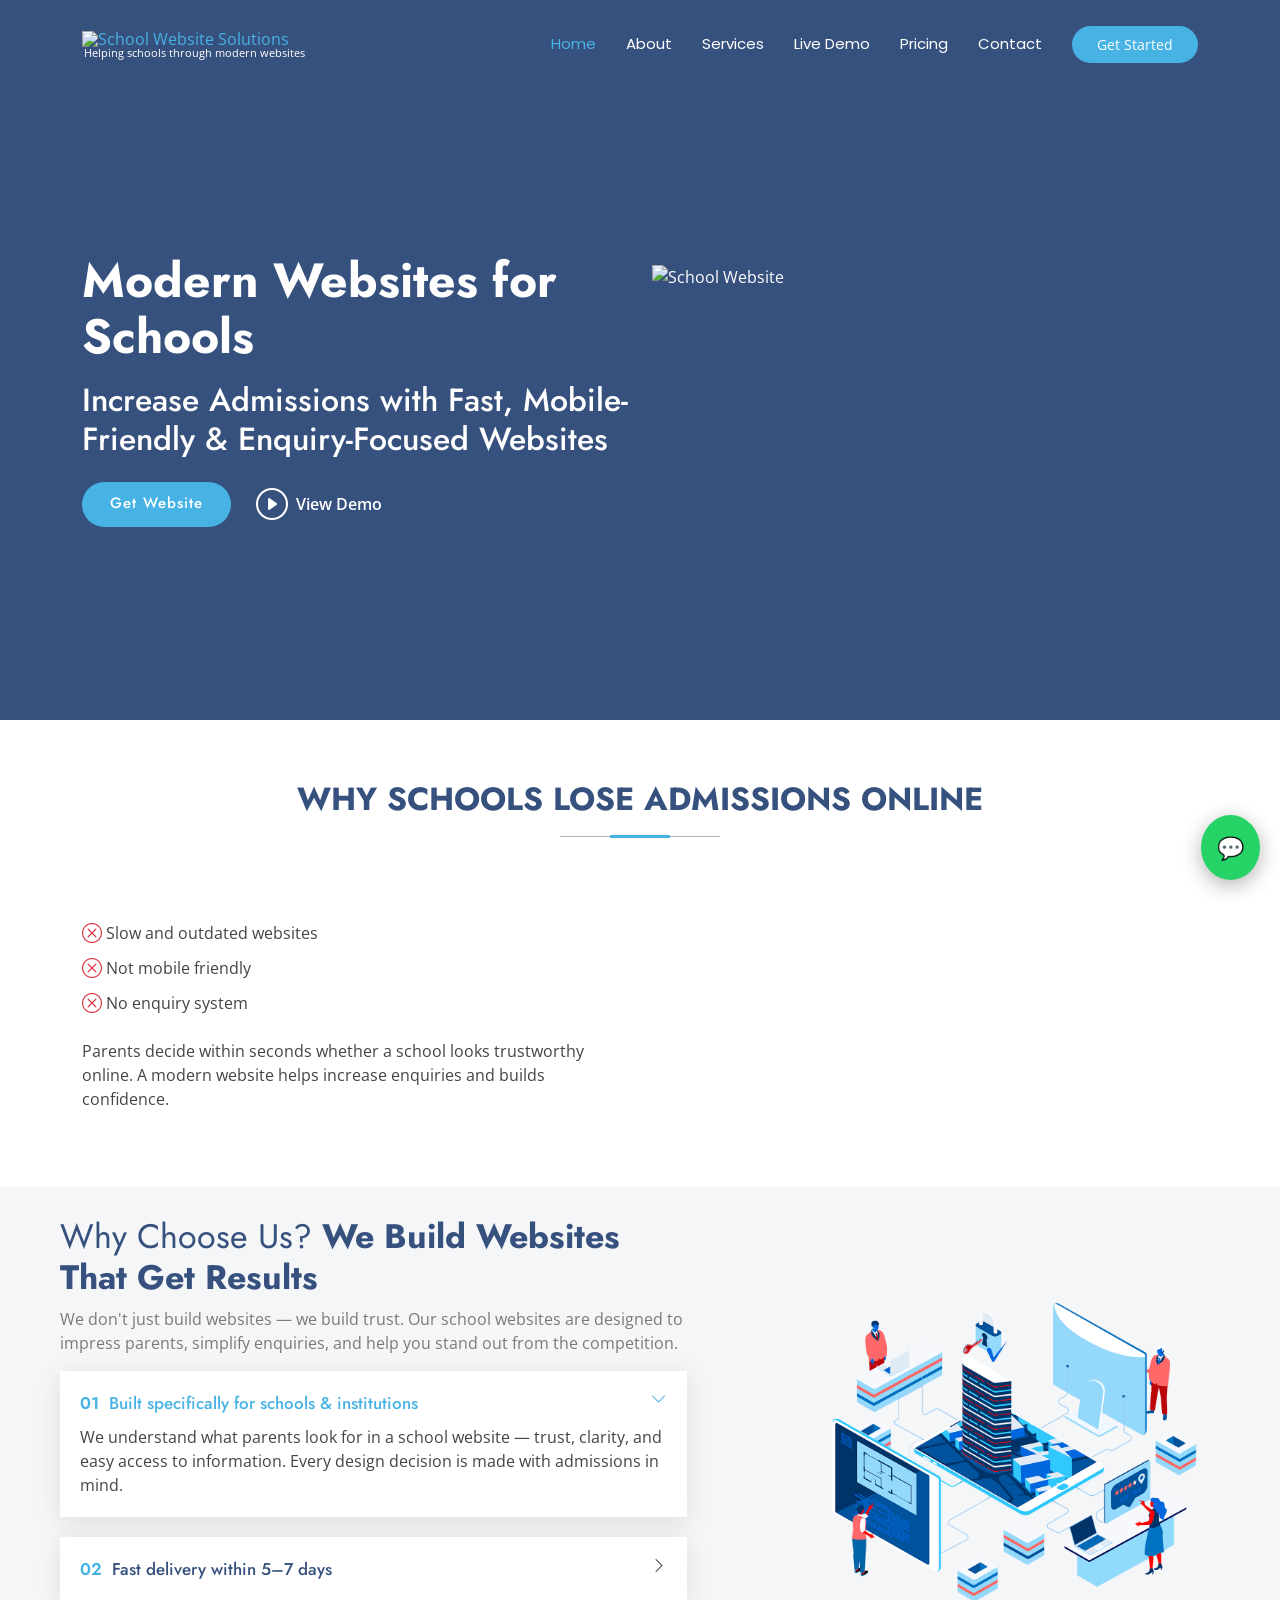
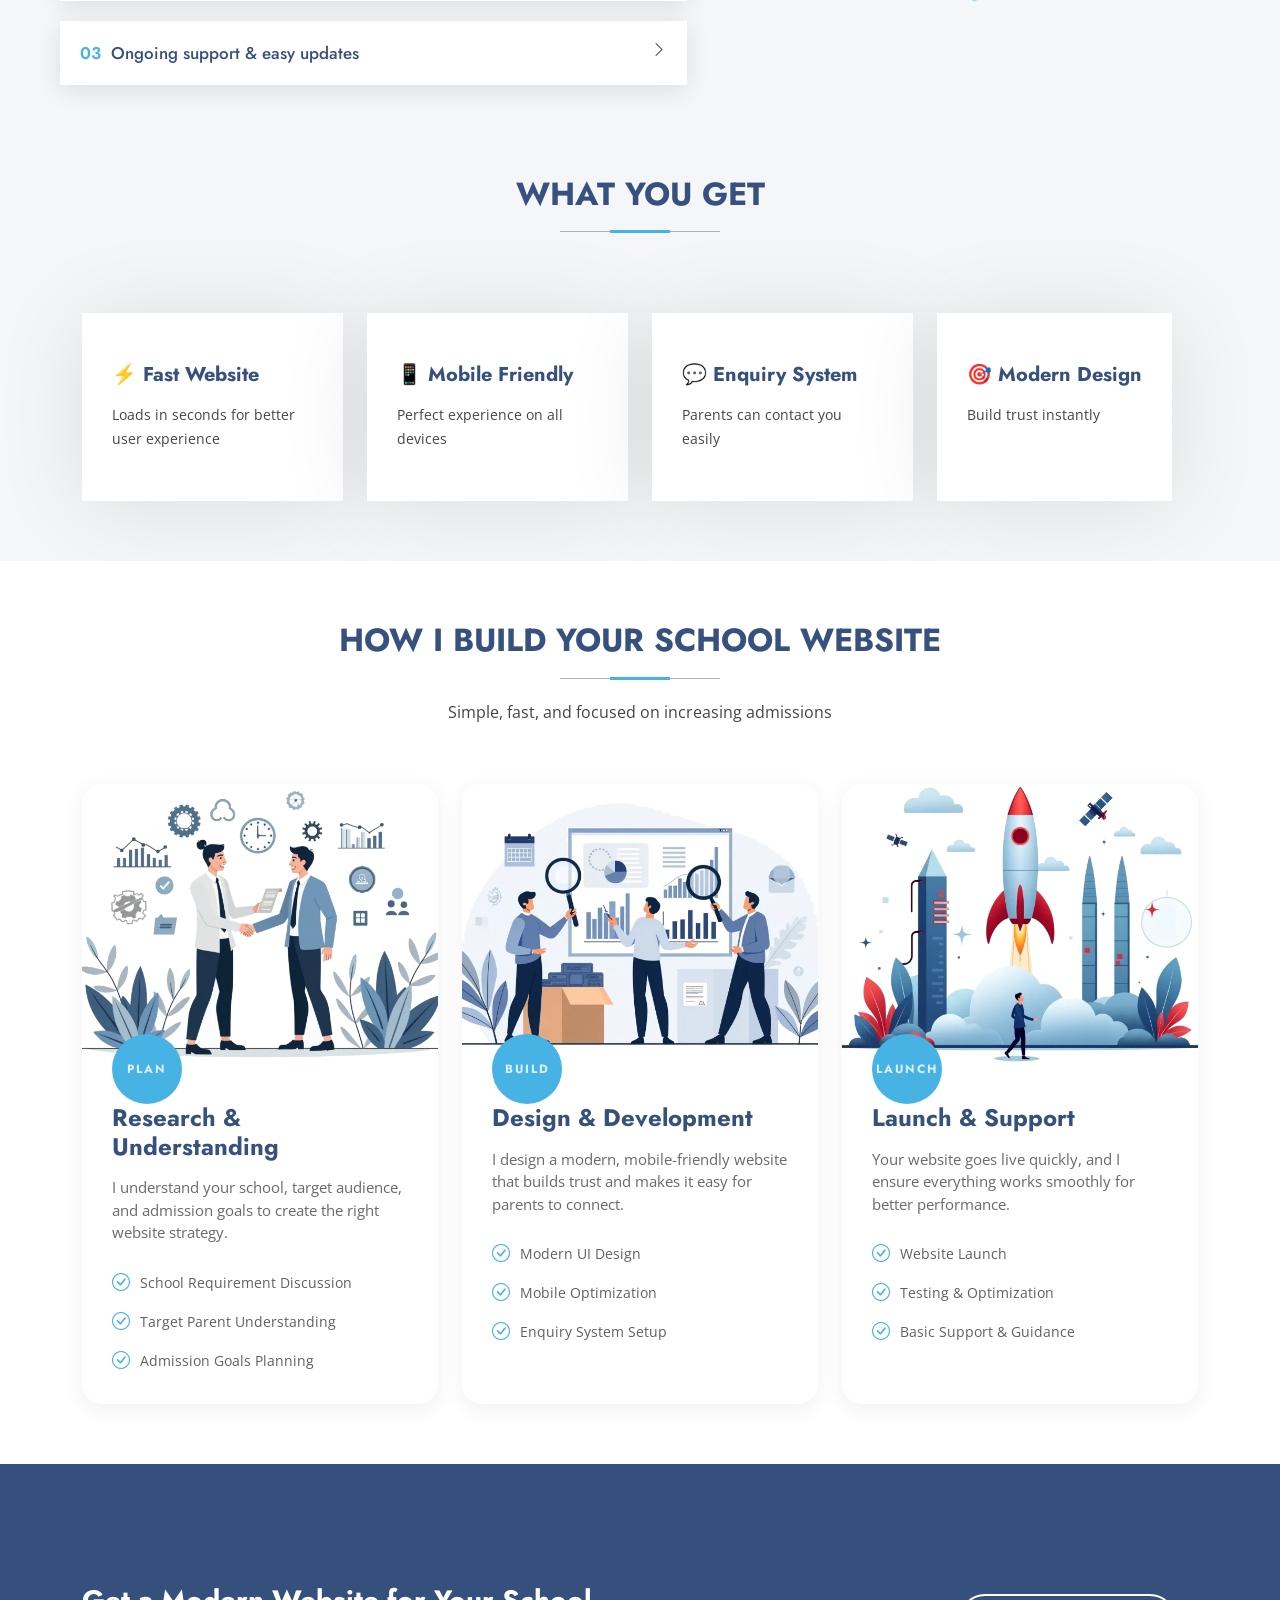
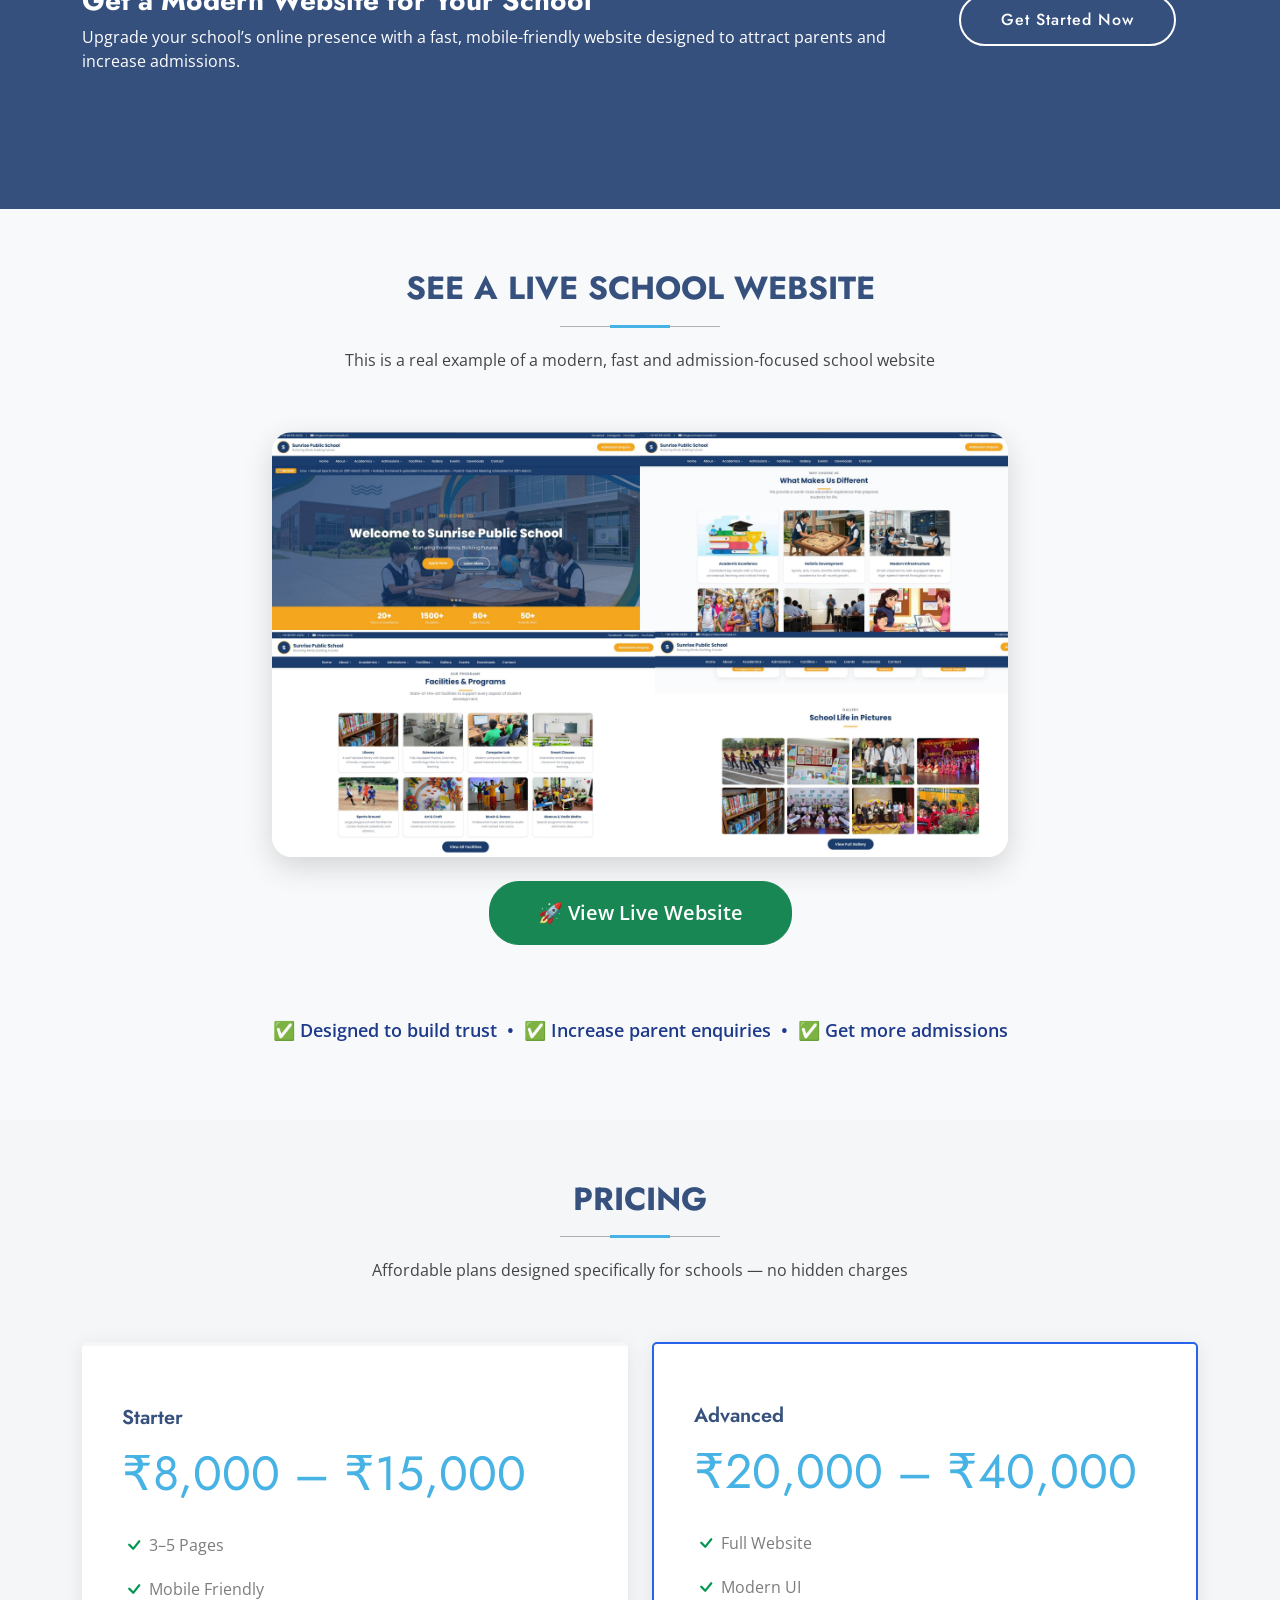
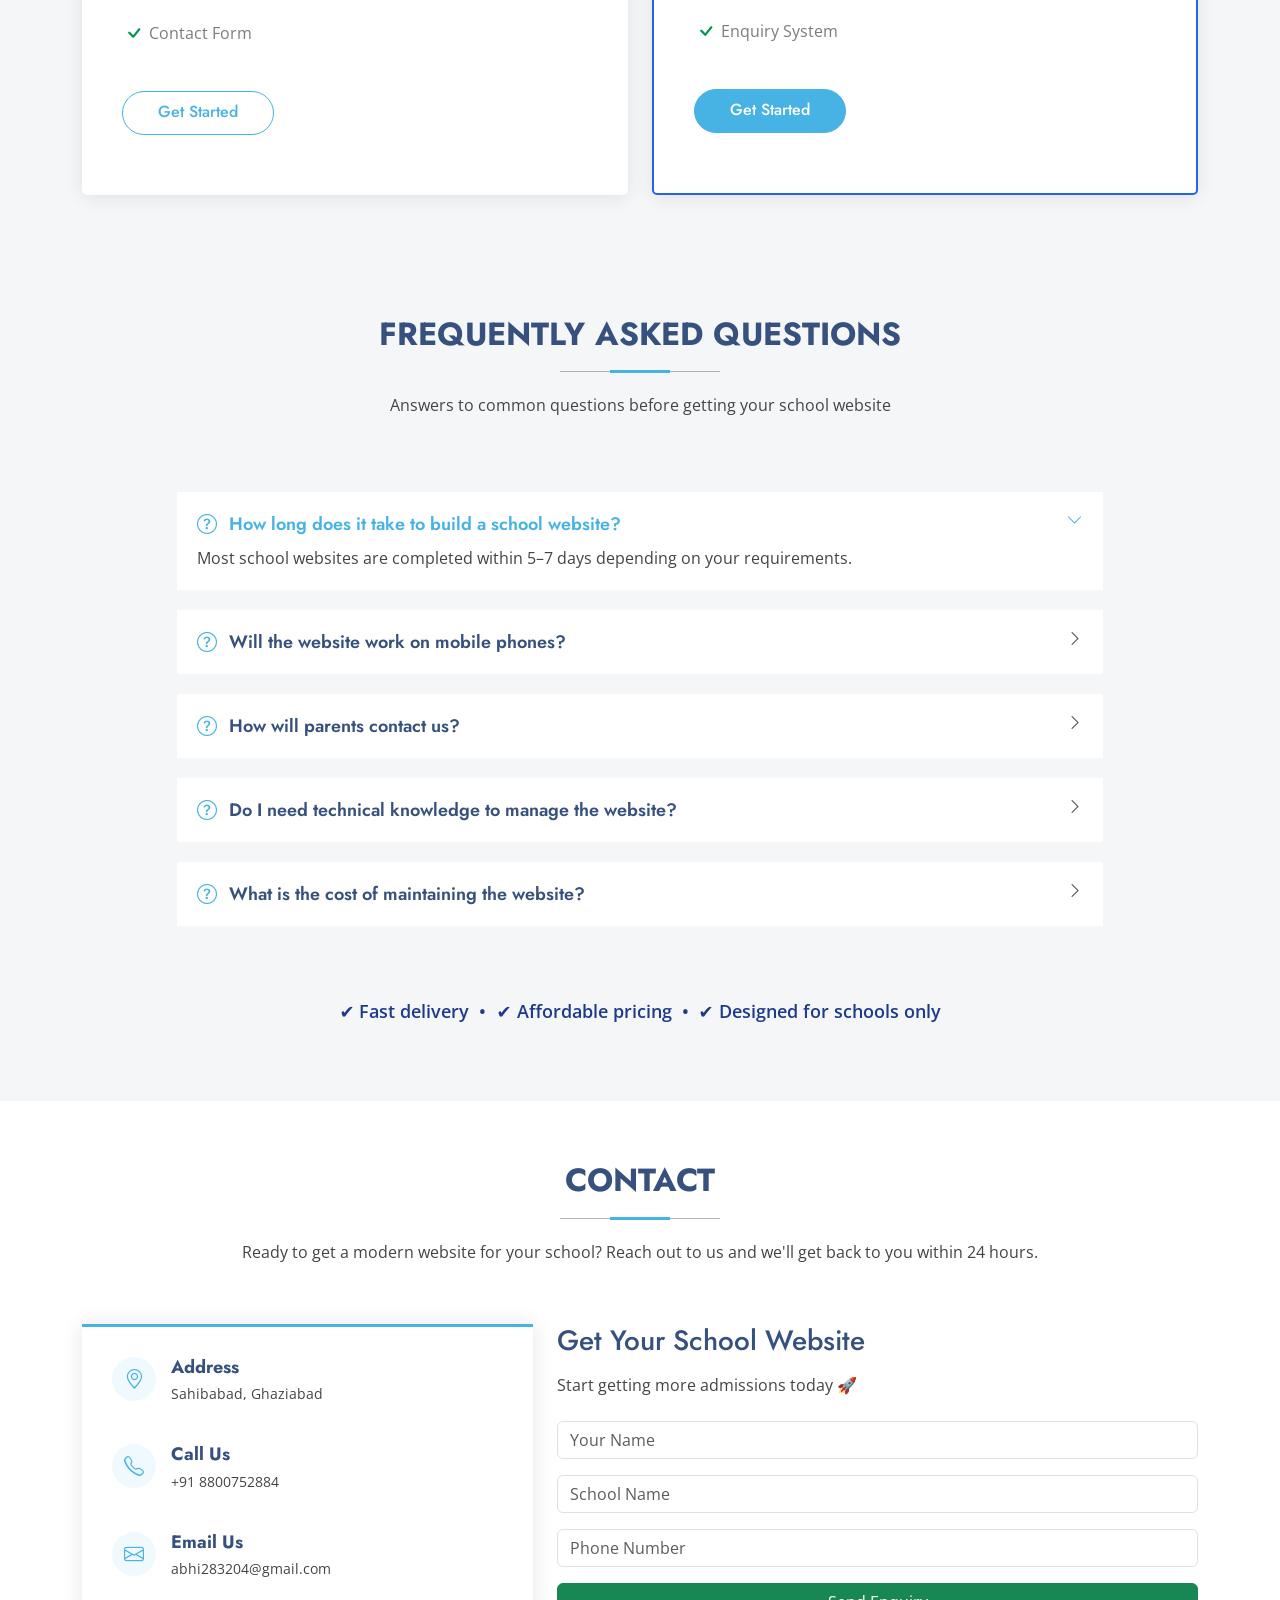
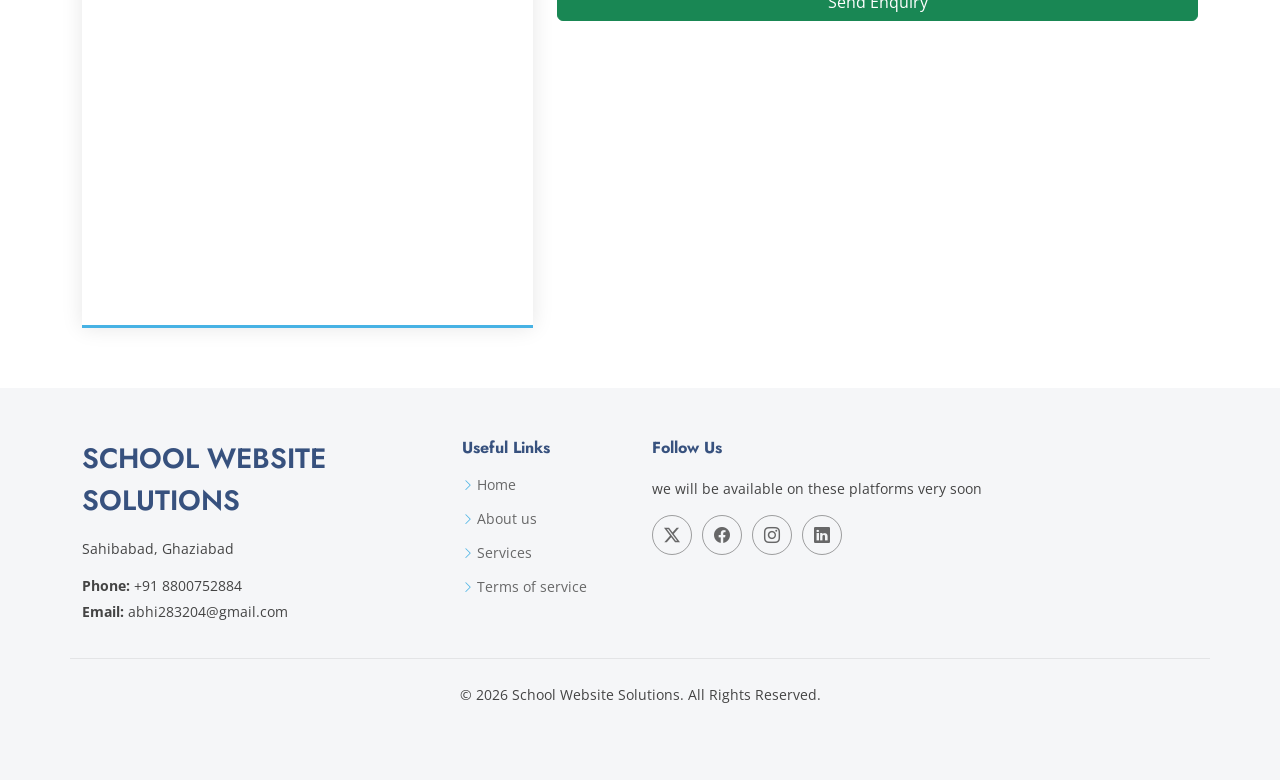
==== index.html @ b543d724 "Change hero banner background to #37517e" ====
<!DOCTYPE html>
<html lang="en">

<head>
  <meta charset="utf-8">
  <meta content="width=device-width, initial-scale=1.0" name="viewport">
  <title>School Website Solutions | Increase Admissions</title>
  <meta name="description" content="">
  <meta name="keywords" content="">

  <!-- Favicons -->
  <link href="assets/img/favicon.png" rel="icon">
  <link href="assets/img/apple-touch-icon.png" rel="apple-touch-icon">

  <!-- Fonts -->
  <link href="https://fonts.googleapis.com" rel="preconnect">
  <link href="https://fonts.gstatic.com" rel="preconnect" crossorigin>
  <link href="https://fonts.googleapis.com/css2?family=Open+Sans:ital,wght@0,300;0,400;0,500;0,600;0,700;0,800;1,300;1,400;1,500;1,600;1,700;1,800&family=Poppins:ital,wght@0,100;0,200;0,300;0,400;0,500;0,600;0,700;0,800;0,900;1,100;1,200;1,300;1,400;1,500;1,600;1,700;1,800;1,900&family=Jost:ital,wght@0,100;0,200;0,300;0,400;0,500;0,600;0,700;0,800;0,900;1,100;1,200;1,300;1,400;1,500;1,600;1,700;1,800;1,900&display=swap" rel="stylesheet">

  <!-- Vendor CSS Files -->
  <link href="assets/vendor/bootstrap/css/bootstrap.min.css" rel="stylesheet">
  <link href="assets/vendor/bootstrap-icons/bootstrap-icons.css" rel="stylesheet">
  <link href="assets/vendor/aos/aos.css" rel="stylesheet">
  <link href="assets/vendor/glightbox/css/glightbox.min.css" rel="stylesheet">
  <link href="assets/vendor/swiper/swiper-bundle.min.css" rel="stylesheet">

  <!-- Main CSS File -->
  <link href="assets/css/main.css" rel="stylesheet">

  <!-- =======================================================
  * Template Name: School Website Solutions
  * Updated: Feb 22 2025 with Bootstrap v5.3.3
  ======================================================== -->
</head>

<body class="index-page">

  <header id="header" class="header d-flex align-items-center fixed-top">
    <div class="container-fluid container-xl position-relative d-flex align-items-center">

      <a href="index.html" class="logo d-flex flex-column me-auto" style="text-decoration:none;">
        <div class="d-flex align-items-center">
          <img src="assets/img/logo.png" alt="School Website Solutions" style="max-height:95px;">
         
        </div>
        <span style="font-size:11px;color:#ffffff !important;margin-left:2px;">Helping schools through modern websites</span>
      </a>

      <nav id="navmenu" class="navmenu">
        <ul>
          <li><a href="#hero" class="active">Home</a></li>
          <li><a href="#about">About</a></li>
          <li><a href="#services">Services</a></li>
          <li><a href="#portfolio">Live Demo</a></li>
          <li><a href="#pricing">Pricing</a></li>
          <li><a href="#contact">Contact</a></li>
        </ul>
        <i class="mobile-nav-toggle d-xl-none bi bi-list"></i>
      </nav>

      <a class="btn-getstarted" href="#about">Get Started</a>

    </div>
  </header>

  <main class="main">

    <!-- Hero Section -->
    <section id="hero" class="hero section dark-background" style="background: #37517e; color:white;">

      <div class="container">
        <div class="row gy-4">
          <div class="col-lg-6 order-2 order-lg-1 d-flex flex-column justify-content-center" data-aos="zoom-out">
            <h1 class="mb-3">Modern Websites for Schools</h1>
            <h2 class="mb-4">Increase Admissions with Fast, Mobile-Friendly & Enquiry-Focused Websites</h2>
            <div class="d-flex">
              <a href="#contact" class="btn-get-started scrollto">Get Website</a>
              <a href="https://sunrise-nextjs-nine.vercel.app" target="_blank" class="glightbox btn-watch-video d-flex align-items-center">
                <i class="bi bi-play-circle"></i><span>View Demo</span>
              </a>
            </div>
          </div>
          <div class="col-lg-6 order-1 order-lg-2 hero-img" data-aos="zoom-out" data-aos-delay="200">
            <img src="https://images.unsplash.com/photo-1588072432836-e10032774350" class="img-fluid animated" alt="School Website">
          </div>
        </div>
      </div>

    </section><!-- /Hero Section -->



    <!-- About Section -->
    <section id="about" class="about section">

      <!-- Section Title -->
      <div class="container section-title" data-aos="fade-up">
        <h2>Why Schools Lose Admissions Online</h2>
      </div><!-- End Section Title -->

      <div class="container">

        <div class="row gy-4 align-items-center">

          <div class="col-lg-6 content" data-aos="fade-up" data-aos-delay="100">
            <ul>
              <li><i class="bi bi-x-circle text-danger"></i> <span>Slow and outdated websites</span></li>
              <li><i class="bi bi-x-circle text-danger"></i> <span>Not mobile friendly</span></li>
              <li><i class="bi bi-x-circle text-danger"></i> <span>No enquiry system</span></li>
            </ul>
            <p>
              Parents decide within seconds whether a school looks trustworthy online.
              A modern website helps increase enquiries and builds confidence.
            </p>
          </div>

        </div>

      </div>

    </section><!-- /About Section -->

    <!-- Why Us Section -->
    <section id="why-us" class="section why-us light-background" data-builder="section">

      <div class="container-fluid">

        <div class="row gy-4">

          <div class="col-lg-7 d-flex flex-column justify-content-center order-2 order-lg-1">

            <div class="content px-xl-5" data-aos="fade-up" data-aos-delay="100">
              <h3><span>Why Choose Us? </span><strong>We Build Websites That Get Results</strong></h3>
              <p>
                We don't just build websites — we build trust. Our school websites are designed to impress parents, simplify enquiries, and help you stand out from the competition.
              </p>
            </div>

            <div class="faq-container px-xl-5" data-aos="fade-up" data-aos-delay="200">

              <div class="faq-item faq-active">

                <h3><span>01</span> Built specifically for schools & institutions</h3>
                <div class="faq-content">
                  <p>We understand what parents look for in a school website — trust, clarity, and easy access to information. Every design decision is made with admissions in mind.</p>
                </div>
                <i class="faq-toggle bi bi-chevron-right"></i>
              </div><!-- End Faq item-->

              <div class="faq-item">
                <h3><span>02</span> Fast delivery within 5–7 days</h3>
                <div class="faq-content">
                  <p>We value your time. Your school website will be live and ready to receive enquiries within a week — no delays, no excuses.</p>
                </div>
                <i class="faq-toggle bi bi-chevron-right"></i>
              </div><!-- End Faq item-->

              <div class="faq-item">
                <h3><span>03</span> Ongoing support & easy updates</h3>
                <div class="faq-content">
                  <p>We don't disappear after delivery. You get full support for updates, changes, and any help you need to keep your website running smoothly.</p>
                </div>
                <i class="faq-toggle bi bi-chevron-right"></i>
              </div><!-- End Faq item-->

            </div>

          </div>

          <div class="col-lg-5 order-1 order-lg-2 why-us-img">
            <img src="assets/img/why-us.png" class="img-fluid" alt="" data-aos="zoom-in" data-aos-delay="100">
          </div>
        </div>

      </div>

    </section><!-- /Why Us Section -->

    <!-- Services Section -->
    <section id="services" class="services section light-background">

      <!-- Section Title -->
      <div class="container section-title" data-aos="fade-up">
        <h2>What You Get</h2>
      </div><!-- End Section Title -->

      <div class="container">

        <div class="row gy-4">

          <div class="col-xl-3 col-md-6 d-flex align-items-stretch" data-aos="fade-up" data-aos-delay="100">
            <div class="service-item position-relative">
              <h4 class="mb-3">⚡ Fast Website</h4>
              <p class="mb-0">Loads in seconds for better user experience</p>
            </div>
          </div>

          <div class="col-xl-3 col-md-6 d-flex align-items-stretch" data-aos="fade-up" data-aos-delay="200">
            <div class="service-item position-relative">
              <h4 class="mb-3">📱 Mobile Friendly</h4>
              <p class="mb-0">Perfect experience on all devices</p>
            </div>
          </div>

          <div class="col-xl-3 col-md-6 d-flex align-items-stretch" data-aos="fade-up" data-aos-delay="300">
            <div class="service-item position-relative">
              <h4 class="mb-3">💬 Enquiry System</h4>
              <p class="mb-0">Parents can contact you easily</p>
            </div>
          </div>

          <div class="col-xl-3 col-md-6 d-flex align-items-stretch" data-aos="fade-up" data-aos-delay="400">
            <div class="service-item position-relative">
              <h4 class="mb-3">🎯 Modern Design</h4>
              <p class="mb-0">Build trust instantly</p>
            </div>
          </div>

        </div>

      </div>

    </section><!-- /Services Section -->

    <!-- Work Process Section -->
    <section id="work-process" class="work-process section">

      <!-- Section Title -->
      <div class="container section-title" data-aos="fade-up">
        <h2>How I Build Your School Website</h2>
        <p>Simple, fast, and focused on increasing admissions</p>
      </div><!-- End Section Title -->

      <div class="container" data-aos="fade-up" data-aos-delay="100">

        <div class="row gy-5">

          <div class="col-lg-4" data-aos="fade-up" data-aos-delay="200">
            <div class="steps-item">
              <div class="steps-image">
                <img src="assets/img/steps/steps-1.webp" alt="Step 1 - Plan" class="img-fluid" loading="lazy">
              </div>
              <div class="steps-content">
                <div class="steps-number"><span style="font-size: 0.5em; display: block; opacity: 0.8; text-transform: uppercase; letter-spacing: 2px;">Plan</span></div>
                <h3>Research &amp; Understanding</h3>
                <p>I understand your school, target audience, and admission goals to create the right website strategy.</p>
                <div class="steps-features">
                  <div class="feature-item">
                    <i class="bi bi-check-circle"></i>
                    <span>School Requirement Discussion</span>
                  </div>
                  <div class="feature-item">
                    <i class="bi bi-check-circle"></i>
                    <span>Target Parent Understanding</span>
                  </div>
                  <div class="feature-item">
                    <i class="bi bi-check-circle"></i>
                    <span>Admission Goals Planning</span>
                  </div>
                </div>
              </div>
            </div><!-- End Steps Item -->
          </div>

          <div class="col-lg-4" data-aos="fade-up" data-aos-delay="300">
            <div class="steps-item">
              <div class="steps-image">
                <img src="assets/img/steps/steps-2.webp" alt="Step 2 - Build" class="img-fluid" loading="lazy">
              </div>
              <div class="steps-content">
                <div class="steps-number"><span style="font-size: 0.5em; display: block; opacity: 0.8; text-transform: uppercase; letter-spacing: 2px;">Build</span></div>
                <h3>Design &amp; Development</h3>
                <p>I design a modern, mobile-friendly website that builds trust and makes it easy for parents to connect.</p>
                <div class="steps-features">
                  <div class="feature-item">
                    <i class="bi bi-check-circle"></i>
                    <span>Modern UI Design</span>
                  </div>
                  <div class="feature-item">
                    <i class="bi bi-check-circle"></i>
                    <span>Mobile Optimization</span>
                  </div>
                  <div class="feature-item">
                    <i class="bi bi-check-circle"></i>
                    <span>Enquiry System Setup</span>
                  </div>
                </div>
              </div>
            </div><!-- End Steps Item -->
          </div>

          <div class="col-lg-4" data-aos="fade-up" data-aos-delay="400">
            <div class="steps-item">
              <div class="steps-image">
                <img src="assets/img/steps/steps-3.webp" alt="Step 3 - Launch" class="img-fluid" loading="lazy">
              </div>
              <div class="steps-content">
                <div class="steps-number"><span style="font-size: 0.5em; display: block; opacity: 0.8; text-transform: uppercase; letter-spacing: 2px;">Launch</span></div>
                <h3>Launch &amp; Support</h3>
                <p>Your website goes live quickly, and I ensure everything works smoothly for better performance.</p>
                <div class="steps-features">
                  <div class="feature-item">
                    <i class="bi bi-check-circle"></i>
                    <span>Website Launch</span>
                  </div>
                  <div class="feature-item">
                    <i class="bi bi-check-circle"></i>
                    <span>Testing &amp; Optimization</span>
                  </div>
                  <div class="feature-item">
                    <i class="bi bi-check-circle"></i>
                    <span>Basic Support &amp; Guidance</span>
                  </div>
                </div>
              </div>
            </div><!-- End Steps Item -->
          </div>

        </div>

      </div>

    </section><!-- /Work Process Section -->

    <!-- Call To Action Section -->
    <section id="call-to-action" class="call-to-action section dark-background">

      <img src="assets/img/bg/bg-8.webp" alt="">

      <div class="container">

        <div class="row" data-aos="zoom-in" data-aos-delay="100">
          <div class="col-xl-9 text-center text-xl-start">
            <h3>Get a Modern Website for Your School</h3>
            <p>Upgrade your school’s online presence with a fast, mobile-friendly website designed to attract parents and increase admissions.</p>
          </div>
          <div class="col-xl-3 cta-btn-container text-center">
            <a class="cta-btn align-middle" href="#contact">Get Started Now</a>
          </div>
        </div>

      </div>

    </section><!-- /Call To Action Section -->

    <!-- Portfolio Section -->
    <section id="demo" class="section bg-light text-center">

  <div class="container">

    <!-- TITLE -->
    <div class="section-title">
      <h2>See a Live School Website</h2>
      <p>This is a real example of a modern, fast and admission-focused school website</p>
    </div>

    <!-- DEMO IMAGE -->
    <div class="row justify-content-center">
      <div class="col-lg-8">

        <div style="border-radius:20px; overflow:hidden; box-shadow:0 10px 30px rgba(0,0,0,0.15);">
          
          <img src="assets/img/demo-preview.jpg"
               alt="School Website Demo"
               class="img-fluid">

        </div>

      </div>
    </div>

    <!-- CTA -->
    <div class="mt-4">
      <a href="https://sunrise-nextjs-nine.vercel.app"
         target="_blank"
         class="btn btn-success btn-lg px-5 py-3" style="border-radius:30px;font-weight:600;">
        🚀 View Live Website
      </a>
    </div>

    <!-- TRUST LINE -->
    <p class="mt-5 pt-4 text-center" style="font-size:18px;font-weight:600;color:#1e3a8a;">
      ✅ Designed to build trust &nbsp;•&nbsp; ✅ Increase parent enquiries &nbsp;•&nbsp; ✅ Get more admissions
    </p>

  </div>

</section>
    <!-- /Portfolio Section -->



    <!-- Pricing Section -->
    <section id="pricing" class="pricing section light-background">

      <!-- Section Title -->
      <div class="container section-title" data-aos="fade-up">
        <h2>Pricing</h2>
        <p>Affordable plans designed specifically for schools — no hidden charges</p>
      </div><!-- End Section Title -->

      <div class="container">

        <div class="row gy-4 justify-content-center">

          <div class="col-lg-6" data-aos="zoom-in" data-aos-delay="100">
            <div class="pricing-item">
              <h3>Starter</h3>
              <h4>₹8,000 – ₹15,000</h4>
              <ul>
                <li><i class="bi bi-check"></i> <span>3–5 Pages</span></li>
                <li><i class="bi bi-check"></i> <span>Mobile Friendly</span></li>
                <li><i class="bi bi-check"></i> <span>Contact Form</span></li>
              </ul>
              <a href="#contact" class="buy-btn">Get Started</a>
            </div>
          </div><!-- End Pricing Item -->

          <div class="col-lg-6" data-aos="zoom-in" data-aos-delay="200">
            <div class="pricing-item featured" style="border:2px solid #2563eb;">
              <h3>Advanced</h3>
              <h4>₹20,000 – ₹40,000</h4>
              <ul>
                <li><i class="bi bi-check"></i> <span>Full Website</span></li>
                <li><i class="bi bi-check"></i> <span>Modern UI</span></li>
                <li><i class="bi bi-check"></i> <span>Enquiry System</span></li>
              </ul>
              <a href="#contact" class="buy-btn">Get Started</a>
            </div>
          </div><!-- End Pricing Item -->

        </div>

      </div>

    </section><!-- /Pricing Section -->

    <!-- Faq 2 Section -->
    <section id="faq-2" class="faq-2 section light-background">

      <!-- Section Title -->
      <div class="container section-title" data-aos="fade-up">
        <h2>Frequently Asked Questions</h2>
        <p>Answers to common questions before getting your school website</p>
      </div><!-- End Section Title -->

      <div class="container">

        <div class="row justify-content-center">

          <div class="col-lg-10">

            <div class="faq-container">

              <div class="faq-item faq-active" data-aos="fade-up" data-aos-delay="200">
                <i class="faq-icon bi bi-question-circle"></i>
                <h3>How long does it take to build a school website?</h3>
                <div class="faq-content">
                  <p>Most school websites are completed within 5–7 days depending on your requirements.</p>
                </div>
                <i class="faq-toggle bi bi-chevron-right"></i>
              </div><!-- End Faq item-->

              <div class="faq-item" data-aos="fade-up" data-aos-delay="300">
                <i class="faq-icon bi bi-question-circle"></i>
                <h3>Will the website work on mobile phones?</h3>
                <div class="faq-content">
                  <p>Yes, your website will be fully mobile-friendly so parents can easily browse and contact you from any device.</p>
                </div>
                <i class="faq-toggle bi bi-chevron-right"></i>
              </div><!-- End Faq item-->

              <div class="faq-item" data-aos="fade-up" data-aos-delay="400">
                <i class="faq-icon bi bi-question-circle"></i>
                <h3>How will parents contact us?</h3>
                <div class="faq-content">
                  <p>We add enquiry forms and WhatsApp integration so parents can connect with your school instantly.</p>
                </div>
                <i class="faq-toggle bi bi-chevron-right"></i>
              </div><!-- End Faq item-->

              <div class="faq-item" data-aos="fade-up" data-aos-delay="500">
                <i class="faq-icon bi bi-question-circle"></i>
                <h3>Do I need technical knowledge to manage the website?</h3>
                <div class="faq-content">
                  <p>No, the website is simple to use and I will guide you on how to update basic content.</p>
                </div>
                <i class="faq-toggle bi bi-chevron-right"></i>
              </div><!-- End Faq item-->

              <div class="faq-item" data-aos="fade-up" data-aos-delay="600">
                <i class="faq-icon bi bi-question-circle"></i>
                <h3>What is the cost of maintaining the website?</h3>
                <div class="faq-content">
                  <p>Maintenance cost is minimal. The website is designed to be cost-effective and easy to manage.</p>
                </div>
                <i class="faq-toggle bi bi-chevron-right"></i>
              </div><!-- End Faq item-->

            </div>

            <p class="mt-5 pt-4 text-center" style="font-size:18px;font-weight:600;color:#1e3a8a;">
              ✔ Fast delivery &nbsp;•&nbsp; ✔ Affordable pricing &nbsp;•&nbsp; ✔ Designed for schools only
            </p>

          </div>

        </div>

      </div>

    </section><!-- /Faq 2 Section -->



    <!-- Contact Section -->
    <section id="contact" class="contact section">

      <!-- Section Title -->
      <div class="container section-title" data-aos="fade-up">
        <h2>Contact</h2>
        <p>Ready to get a modern website for your school? Reach out to us and we'll get back to you within 24 hours.</p>
      </div><!-- End Section Title -->

      <div class="container" data-aos="fade-up" data-aos-delay="100">

        <div class="row gy-4">

          <div class="col-lg-5">

            <div class="info-wrap">
              <div class="info-item d-flex" data-aos="fade-up" data-aos-delay="200">
                <i class="bi bi-geo-alt flex-shrink-0"></i>
                <div>
                  <h3>Address</h3>
                  <p>Sahibabad, Ghaziabad</p>
                </div>
              </div><!-- End Info Item -->

              <div class="info-item d-flex" data-aos="fade-up" data-aos-delay="300">
                <i class="bi bi-telephone flex-shrink-0"></i>
                <div>
                  <h3>Call Us</h3>
                  <p>+91 8800752884</p>
                </div>
              </div><!-- End Info Item -->

              <div class="info-item d-flex" data-aos="fade-up" data-aos-delay="400">
                <i class="bi bi-envelope flex-shrink-0"></i>
                <div>
                  <h3>Email Us</h3>
                  <p>abhi283204@gmail.com</p>
                </div>
              </div><!-- End Info Item -->

              <iframe src="https://www.google.com/maps/embed?pb=!1m14!1m8!1m3!1d48389.78314118045!2d-74.006138!3d40.710059!3m2!1i1024!2i768!4f13.1!3m3!1m2!1s0x89c25a22a3bda30d%3A0xb89d1fe6bc499443!2sDowntown%20Conference%20Center!5e0!3m2!1sen!2sus!4v1676961268712!5m2!1sen!2sus" frameborder="0" style="border:0; width: 100%; height: 270px;" allowfullscreen="" loading="lazy" referrerpolicy="no-referrer-when-downgrade"></iframe>
            </div>
          </div>

          <div class="col-lg-7">
            <h3 class="mb-3">Get Your School Website</h3>
            <p class="mb-4">Start getting more admissions today 🚀</p>
            <form action="https://formspree.io/f/xxxxabcd" method="POST" data-aos="fade-up" data-aos-delay="200">
              <input type="text" name="name" class="form-control mb-3" placeholder="Your Name" required>
              <input type="text" name="school" class="form-control mb-3" placeholder="School Name" required>
              <input type="tel" name="phone" class="form-control mb-3" placeholder="Phone Number" required>
              <button type="submit" class="btn btn-success w-100">Send Enquiry</button>
            </form>
          </div><!-- End Contact Form -->

        </div>

      </div>

    </section><!-- /Contact Section -->

  </main>

  <footer id="footer" class="footer">

  

    <div class="container footer-top">
      <div class="row gy-4">
        <div class="col-lg-4 col-md-6 footer-about">
          <a href="index.html" class="d-flex align-items-center">
            <span class="sitename">School Website Solutions</span>
          </a>
          <div class="footer-contact pt-3">
            
            <p>Sahibabad, Ghaziabad</p>
            <p class="mt-3"><strong>Phone:</strong> <span>+91 8800752884</span></p>
            <p><strong>Email:</strong> <span>abhi283204@gmail.com</span></p>
          </div>
        </div>

        <div class="col-lg-2 col-md-3 footer-links">
          <h4>Useful Links</h4>
          <ul>
            <li><i class="bi bi-chevron-right"></i> <a href="#">Home</a></li>
            <li><i class="bi bi-chevron-right"></i> <a href="#">About us</a></li>
            <li><i class="bi bi-chevron-right"></i> <a href="#">Services</a></li>
            <li><i class="bi bi-chevron-right"></i> <a href="#">Terms of service</a></li>
          </ul>
        </div>

       

        <div class="col-lg-4 col-md-12">
          <h4>Follow Us</h4>
          <p>we will be available on these platforms very soon</p>
          <div class="social-links d-flex">
            <a href=""><i class="bi bi-twitter-x"></i></a>
            <a href=""><i class="bi bi-facebook"></i></a>
            <a href=""><i class="bi bi-instagram"></i></a>
            <a href=""><i class="bi bi-linkedin"></i></a>
          </div>
        </div>

      </div>
    </div>

    <div class="container copyright text-center mt-4">
      <p>© 2026 School Website Solutions. All Rights Reserved.</p>
     
    </div>

  </footer>

  <!-- Scroll Top -->
  <a href="#" id="scroll-top" class="scroll-top d-flex align-items-center justify-content-center"><i class="bi bi-arrow-up-short"></i></a>

  <!-- Preloader -->
  <div id="preloader"></div>

  <!-- WhatsApp Button -->
  <a href="https://wa.me/918800752884" style="position:fixed;bottom:20px;right:20px;background:#25D366;color:white;padding:16px;border-radius:50%;font-size:22px;text-decoration:none;z-index:9999;box-shadow:0 5px 20px rgba(0,0,0,0.3);" target="_blank">
    💬
  </a>

  <!-- Vendor JS Files -->
  <script src="assets/vendor/bootstrap/js/bootstrap.bundle.min.js"></script>
  <script src="assets/vendor/php-email-form/validate.js"></script>
  <script src="assets/vendor/aos/aos.js"></script>
  <script src="assets/vendor/glightbox/js/glightbox.min.js"></script>
  <script src="assets/vendor/swiper/swiper-bundle.min.js"></script>
  <script src="assets/vendor/waypoints/noframework.waypoints.js"></script>
  <script src="assets/vendor/imagesloaded/imagesloaded.pkgd.min.js"></script>
  <script src="assets/vendor/isotope-layout/isotope.pkgd.min.js"></script>

  <!-- Main JS File -->
  <script src="assets/js/main.js"></script>

</body>

</html>
---- assets/css/main.css ----
/**
* Template Name: Arsha
* Template URL: https://bootstrapmade.com/arsha-free-bootstrap-html-template-corporate/
* Updated: Feb 22 2025 with Bootstrap v5.3.3
* Author: BootstrapMade.com
* License: https://bootstrapmade.com/license/
*/

/*--------------------------------------------------------------
# Font & Color Variables
# Help: https://bootstrapmade.com/color-system/
--------------------------------------------------------------*/
/* Fonts */
:root {
  --default-font: "Open Sans",  system-ui, -apple-system, "Segoe UI", Roboto, "Helvetica Neue", Arial, "Noto Sans", "Liberation Sans", sans-serif, "Apple Color Emoji", "Segoe UI Emoji", "Segoe UI Symbol", "Noto Color Emoji";
  --heading-font: "Jost",  sans-serif;
  --nav-font: "Poppins",  sans-serif;
}

/* Global Colors - The following color variables are used throughout the website. Updating them here will change the color scheme of the entire website */
:root { 
  --background-color: #ffffff; /* Background color for the entire website, including individual sections */
  --default-color: #444444; /* Default color used for the majority of the text content across the entire website */
  --heading-color: #37517e; /* Color for headings, subheadings and title throughout the website */
  --accent-color: #47b2e4; /* Accent color that represents your brand on the website. It's used for buttons, links, and other elements that need to stand out */
  --surface-color: #ffffff; /* The surface color is used as a background of boxed elements within sections, such as cards, icon boxes, or other elements that require a visual separation from the global background. */
  --contrast-color: #ffffff; /* Contrast color for text, ensuring readability against backgrounds of accent, heading, or default colors. */
}

/* Nav Menu Colors - The following color variables are used specifically for the navigation menu. They are separate from the global colors to allow for more customization options */
:root {
  --nav-color: #ffffff;  /* The default color of the main navmenu links */
  --nav-hover-color: #47b2e4; /* Applied to main navmenu links when they are hovered over or active */
  --nav-mobile-background-color: #ffffff; /* Used as the background color for mobile navigation menu */
  --nav-dropdown-background-color: #ffffff; /* Used as the background color for dropdown items that appear when hovering over primary navigation items */
  --nav-dropdown-color: #444444; /* Used for navigation links of the dropdown items in the navigation menu. */
  --nav-dropdown-hover-color: #47b2e4; /* Similar to --nav-hover-color, this color is applied to dropdown navigation links when they are hovered over. */
}

/* Color Presets - These classes override global colors when applied to any section or element, providing reuse of the sam color scheme. */

.light-background {
  --background-color: #f5f6f8;
  --surface-color: #ffffff;
}

.dark-background {
  --background-color: #37517e;
  --default-color: #ffffff;
  --heading-color: #ffffff;
  --surface-color: #4668a2;
  --contrast-color: #ffffff;
}

/* Smooth scroll */
:root {
  scroll-behavior: smooth;
}

/*--------------------------------------------------------------
# General Styling & Shared Classes
--------------------------------------------------------------*/
body {
  color: var(--default-color);
  background-color: var(--background-color);
  font-family: var(--default-font);
}

a {
  color: var(--accent-color);
  text-decoration: none;
  transition: 0.3s;
}

a:hover {
  color: color-mix(in srgb, var(--accent-color), transparent 25%);
  text-decoration: none;
}

h1,
h2,
h3,
h4,
h5,
h6 {
  color: var(--heading-color);
  font-family: var(--heading-font);
}

/* PHP Email Form Messages
------------------------------*/
.php-email-form .error-message {
  display: none;
  background: #df1529;
  color: #ffffff;
  text-align: left;
  padding: 15px;
  margin-bottom: 24px;
  font-weight: 600;
}

.php-email-form .sent-message {
  display: none;
  color: #ffffff;
  background: #059652;
  text-align: center;
  padding: 15px;
  margin-bottom: 24px;
  font-weight: 600;
}

.php-email-form .loading {
  display: none;
  background: var(--surface-color);
  text-align: center;
  padding: 15px;
  margin-bottom: 24px;
}

.php-email-form .loading:before {
  content: "";
  display: inline-block;
  border-radius: 50%;
  width: 24px;
  height: 24px;
  margin: 0 10px -6px 0;
  border: 3px solid var(--accent-color);
  border-top-color: var(--surface-color);
  animation: php-email-form-loading 1s linear infinite;
}

@keyframes php-email-form-loading {
  0% {
    transform: rotate(0deg);
  }

  100% {
    transform: rotate(360deg);
  }
}

/*--------------------------------------------------------------
# Global Header
--------------------------------------------------------------*/
.header {
  --background-color: #3d4d6a;
  --heading-color: #ffffff;
  color: var(--default-color);
  background-color: var(--background-color);
  padding: 15px 0;
  transition: all 0.5s;
  z-index: 997;
}

.header .logo {
  line-height: 1;
}

.header .logo img {
  max-height: 36px;
  margin-right: 8px;
}

.header .logo h1 {
  font-size: 30px;
  margin: 0;
  font-weight: 500;
  color: var(--heading-color);
  letter-spacing: 2px;
  text-transform: uppercase;
}

.header .btn-getstarted,
.header .btn-getstarted:focus {
  color: var(--contrast-color);
  background: var(--accent-color);
  font-size: 14px;
  padding: 8px 25px;
  margin: 0 0 0 30px;
  border-radius: 50px;
  transition: 0.3s;
}

.header .btn-getstarted:hover,
.header .btn-getstarted:focus:hover {
  color: var(--contrast-color);
  background: color-mix(in srgb, var(--accent-color), transparent 15%);
}

@media (max-width: 1200px) {
  .header .logo {
    order: 1;
  }

  .header .btn-getstarted {
    order: 2;
    margin: 0 15px 0 0;
    padding: 6px 15px;
  }

  .header .navmenu {
    order: 3;
  }
}

/* Index Page Header
------------------------------*/
.index-page .header {
  --background-color: rgba(255, 255, 255, 0);
  --heading-color: #ffffff;
  --nav-color: #ffffff;
}

/* Index Page Header on Scroll
------------------------------*/
.index-page.scrolled .header {
  --background-color: rgba(40, 58, 90, 0.9);
}

/*--------------------------------------------------------------
# Navigation Menu
--------------------------------------------------------------*/
/* Desktop Navigation */
@media (min-width: 1200px) {
  .navmenu {
    padding: 0;
  }

  .navmenu ul {
    margin: 0;
    padding: 0;
    display: flex;
    list-style: none;
    align-items: center;
  }

  .navmenu li {
    position: relative;
  }

  .navmenu a,
  .navmenu a:focus {
    color: var(--nav-color);
    padding: 18px 15px;
    font-size: 15px;
    font-family: var(--nav-font);
    font-weight: 400;
    display: flex;
    align-items: center;
    justify-content: space-between;
    white-space: nowrap;
    transition: 0.3s;
  }

  .navmenu a i,
  .navmenu a:focus i {
    font-size: 12px;
    line-height: 0;
    margin-left: 5px;
    transition: 0.3s;
  }

  .navmenu li:last-child a {
    padding-right: 0;
  }

  .navmenu li:hover>a,
  .navmenu .active,
  .navmenu .active:focus {
    color: var(--nav-hover-color);
  }

  .navmenu .dropdown ul {
    margin: 0;
    padding: 10px 0;
    background: var(--nav-dropdown-background-color);
    display: block;
    position: absolute;
    visibility: hidden;
    left: 14px;
    top: 130%;
    opacity: 0;
    transition: 0.3s;
    border-radius: 4px;
    z-index: 99;
    box-shadow: 0px 0px 30px rgba(0, 0, 0, 0.1);
  }

  .navmenu .dropdown ul li {
    min-width: 200px;
  }

  .navmenu .dropdown ul a {
    padding: 10px 20px;
    font-size: 15px;
    text-transform: none;
    color: var(--nav-dropdown-color);
  }

  .navmenu .dropdown ul a i {
    font-size: 12px;
  }

  .navmenu .dropdown ul a:hover,
  .navmenu .dropdown ul .active:hover,
  .navmenu .dropdown ul li:hover>a {
    color: var(--nav-dropdown-hover-color);
  }

  .navmenu .dropdown:hover>ul {
    opacity: 1;
    top: 100%;
    visibility: visible;
  }

  .navmenu .dropdown .dropdown ul {
    top: 0;
    left: -90%;
    visibility: hidden;
  }

  .navmenu .dropdown .dropdown:hover>ul {
    opacity: 1;
    top: 0;
    left: -100%;
    visibility: visible;
  }

  .navmenu .megamenu {
    position: static;
  }

  .navmenu .megamenu ul {
    margin: 0;
    padding: 10px;
    background: var(--nav-dropdown-background-color);
    box-shadow: 0px 0px 20px rgba(0, 0, 0, 0.1);
    position: absolute;
    top: 130%;
    left: 0;
    right: 0;
    visibility: hidden;
    opacity: 0;
    display: flex;
    transition: 0.3s;
    border-radius: 4px;
    z-index: 99;
  }

  .navmenu .megamenu ul li {
    flex: 1;
  }

  .navmenu .megamenu ul li a,
  .navmenu .megamenu ul li:hover>a {
    padding: 10px 20px;
    font-size: 15px;
    color: var(--nav-dropdown-color);
  }

  .navmenu .megamenu ul li a:hover,
  .navmenu .megamenu ul li .active,
  .navmenu .megamenu ul li .active:hover {
    color: var(--nav-dropdown-hover-color);
  }

  .navmenu .megamenu:hover>ul {
    opacity: 1;
    top: 100%;
    visibility: visible;
  }

  .navmenu .dd-box-shadow {
    box-shadow: 0px 0px 30px rgba(0, 0, 0, 0.1);
  }
}

/* Mobile Navigation */
@media (max-width: 1199px) {
  .mobile-nav-toggle {
    color: var(--nav-color);
    font-size: 28px;
    line-height: 0;
    margin-right: 10px;
    cursor: pointer;
    transition: color 0.3s;
  }

  .navmenu {
    padding: 0;
    z-index: 9997;
  }

  .navmenu ul {
    display: none;
    list-style: none;
    position: absolute;
    inset: 60px 20px 20px 20px;
    padding: 10px 0;
    margin: 0;
    border-radius: 6px;
    background-color: var(--nav-mobile-background-color);
    overflow-y: auto;
    transition: 0.3s;
    z-index: 9998;
    box-shadow: 0px 0px 30px rgba(0, 0, 0, 0.1);
  }

  .navmenu a,
  .navmenu a:focus {
    color: var(--nav-dropdown-color);
    padding: 10px 20px;
    font-family: var(--nav-font);
    font-size: 17px;
    font-weight: 500;
    display: flex;
    align-items: center;
    justify-content: space-between;
    white-space: nowrap;
    transition: 0.3s;
  }

  .navmenu a i,
  .navmenu a:focus i {
    font-size: 12px;
    line-height: 0;
    margin-left: 5px;
    width: 30px;
    height: 30px;
    display: flex;
    align-items: center;
    justify-content: center;
    border-radius: 50%;
    transition: 0.3s;
    background-color: color-mix(in srgb, var(--accent-color), transparent 90%);
  }

  .navmenu a i:hover,
  .navmenu a:focus i:hover {
    background-color: var(--accent-color);
    color: var(--contrast-color);
  }

  .navmenu a:hover,
  .navmenu .active,
  .navmenu .active:focus {
    color: var(--nav-dropdown-hover-color);
  }

  .navmenu .active i,
  .navmenu .active:focus i {
    background-color: var(--accent-color);
    color: var(--contrast-color);
    transform: rotate(180deg);
  }

  .navmenu .dropdown ul {
    position: static;
    display: none;
    z-index: 99;
    padding: 10px 0;
    margin: 10px 20px;
    background-color: var(--nav-dropdown-background-color);
    border: 1px solid color-mix(in srgb, var(--default-color), transparent 90%);
    box-shadow: none;
    transition: all 0.5s ease-in-out;
  }

  .navmenu .dropdown ul ul {
    background-color: rgba(33, 37, 41, 0.1);
  }

  .navmenu .dropdown>.dropdown-active {
    display: block;
    background-color: rgba(33, 37, 41, 0.03);
  }

  .mobile-nav-active {
    overflow: hidden;
  }

  .mobile-nav-active .mobile-nav-toggle {
    color: #fff;
    position: absolute;
    font-size: 32px;
    top: 15px;
    right: 15px;
    margin-right: 0;
    z-index: 9999;
  }

  .mobile-nav-active .navmenu {
    position: fixed;
    overflow: hidden;
    inset: 0;
    background: rgba(33, 37, 41, 0.8);
    transition: 0.3s;
  }

  .mobile-nav-active .navmenu>ul {
    display: block;
  }
}

/*--------------------------------------------------------------
# Global Footer
--------------------------------------------------------------*/
.footer {
  color: var(--default-color);
  background-color: #f5f6f8;
  font-size: 14px;
  padding-bottom: 50px;
  position: relative;
}

.footer .footer-newsletter {
  background-color: color-mix(in srgb, var(--heading-color), transparent 95%);
  padding: 50px 0;
}

.footer .footer-newsletter h4 {
  font-size: 24px;
}

.footer .footer-newsletter .newsletter-form {
  margin-top: 30px;
  margin-bottom: 15px;
  padding: 6px 8px;
  position: relative;
  background-color: color-mix(in srgb, var(--background-color), transparent 50%);
  border: 1px solid color-mix(in srgb, var(--default-color), transparent 90%);
  box-shadow: 0px 2px 25px rgba(0, 0, 0, 0.1);
  display: flex;
  transition: 0.3s;
  border-radius: 50px;
}

.footer .footer-newsletter .newsletter-form:focus-within {
  border-color: var(--accent-color);
}

.footer .footer-newsletter .newsletter-form input[type=email] {
  border: 0;
  padding: 4px;
  width: 100%;
  background-color: color-mix(in srgb, var(--background-color), transparent 50%);
  color: var(--default-color);
}

.footer .footer-newsletter .newsletter-form input[type=email]:focus-visible {
  outline: none;
}

.footer .footer-newsletter .newsletter-form input[type=submit] {
  border: 0;
  font-size: 16px;
  padding: 0 20px;
  margin: -7px -8px -7px 0;
  background: var(--accent-color);
  color: var(--contrast-color);
  transition: 0.3s;
  border-radius: 50px;
}

.footer .footer-newsletter .newsletter-form input[type=submit]:hover {
  background: color-mix(in srgb, var(--accent-color), transparent 20%);
}

.footer .footer-top {
  padding-top: 50px;
}

.footer .social-links a {
  display: flex;
  align-items: center;
  justify-content: center;
  width: 40px;
  height: 40px;
  border-radius: 50%;
  border: 1px solid color-mix(in srgb, var(--default-color), transparent 50%);
  font-size: 16px;
  color: color-mix(in srgb, var(--default-color), transparent 20%);
  margin-right: 10px;
  transition: 0.3s;
}

.footer .social-links a:hover {
  color: var(--accent-color);
  border-color: var(--accent-color);
}

.footer h4 {
  font-size: 16px;
  font-weight: bold;
  position: relative;
  padding-bottom: 12px;
}

.footer .footer-links {
  margin-bottom: 30px;
}

.footer .footer-links ul {
  list-style: none;
  padding: 0;
  margin: 0;
}

.footer .footer-links ul i {
  margin-right: 3px;
  font-size: 12px;
  line-height: 0;
  color: var(--accent-color);
}

.footer .footer-links ul li {
  padding: 10px 0;
  display: flex;
  align-items: center;
}

.footer .footer-links ul li:first-child {
  padding-top: 0;
}

.footer .footer-links ul a {
  display: inline-block;
  color: color-mix(in srgb, var(--default-color), transparent 20%);
  line-height: 1;
}

.footer .footer-links ul a:hover {
  color: var(--accent-color);
}

.footer .footer-about a {
  color: var(--heading-color);
  font-size: 28px;
  font-weight: 600;
  text-transform: uppercase;
  font-family: var(--heading-font);
}

.footer .footer-contact p {
  margin-bottom: 5px;
}

.footer .copyright {
  padding-top: 25px;
  padding-bottom: 25px;
  border-top: 1px solid color-mix(in srgb, var(--default-color), transparent 90%);
}

.footer .copyright p {
  margin-bottom: 0;
}

.footer .credits {
  margin-top: 6px;
  font-size: 13px;
}

/*--------------------------------------------------------------
# Preloader
--------------------------------------------------------------*/
#preloader {
  position: fixed;
  inset: 0;
  z-index: 999999;
  overflow: hidden;
  background: var(--background-color);
  transition: all 0.6s ease-out;
}

#preloader:before {
  content: "";
  position: fixed;
  top: calc(50% - 30px);
  left: calc(50% - 30px);
  border: 6px solid #ffffff;
  border-color: var(--accent-color) transparent var(--accent-color) transparent;
  border-radius: 50%;
  width: 60px;
  height: 60px;
  animation: animate-preloader 1.5s linear infinite;
}

@keyframes animate-preloader {
  0% {
    transform: rotate(0deg);
  }

  100% {
    transform: rotate(360deg);
  }
}

/*--------------------------------------------------------------
# Scroll Top Button
--------------------------------------------------------------*/
.scroll-top {
  position: fixed;
  visibility: hidden;
  opacity: 0;
  right: 15px;
  bottom: -15px;
  z-index: 99999;
  background-color: var(--accent-color);
  width: 44px;
  height: 44px;
  border-radius: 50px;
  transition: all 0.4s;
}

.scroll-top i {
  font-size: 24px;
  color: var(--contrast-color);
  line-height: 0;
}

.scroll-top:hover {
  background-color: color-mix(in srgb, var(--accent-color), transparent 20%);
  color: var(--contrast-color);
}

.scroll-top.active {
  visibility: visible;
  opacity: 1;
  bottom: 15px;
}

/*--------------------------------------------------------------
# Disable aos animation delay on mobile devices
--------------------------------------------------------------*/
@media screen and (max-width: 768px) {
  [data-aos-delay] {
    transition-delay: 0 !important;
  }
}

/*--------------------------------------------------------------
# Global Page Titles & Breadcrumbs
--------------------------------------------------------------*/
.page-title {
  --background-color: color-mix(in srgb, var(--default-color), transparent 96%);
  color: var(--default-color);
  background-color: var(--background-color);
  padding: 20px 0;
  position: relative;
}

.page-title h1 {
  font-size: 28px;
  font-weight: 700;
  margin: 0;
}

.page-title .breadcrumbs ol {
  display: flex;
  flex-wrap: wrap;
  list-style: none;
  padding: 0 0 10px 0;
  margin: 0;
  font-size: 14px;
}

.page-title .breadcrumbs ol li+li {
  padding-left: 10px;
}

.page-title .breadcrumbs ol li+li::before {
  content: "/";
  display: inline-block;
  padding-right: 10px;
  color: color-mix(in srgb, var(--default-color), transparent 70%);
}

/*--------------------------------------------------------------
# Global Sections
--------------------------------------------------------------*/
section,
.section {
  color: var(--default-color);
  background-color: var(--background-color);
  padding: 60px 0;
  scroll-margin-top: 88px;
  overflow: clip;
}

@media (max-width: 1199px) {

  section,
  .section {
    scroll-margin-top: 66px;
  }
}

/*--------------------------------------------------------------
# Global Section Titles
--------------------------------------------------------------*/
.section-title {
  text-align: center;
  padding-bottom: 60px;
  position: relative;
}

.section-title h2 {
  font-size: 32px;
  font-weight: 700;
  margin-bottom: 20px;
  padding-bottom: 20px;
  text-transform: uppercase;
  position: relative;
}

.section-title h2:before {
  content: "";
  position: absolute;
  display: block;
  width: 160px;
  height: 1px;
  background: color-mix(in srgb, var(--default-color), transparent 60%);
  left: 0;
  right: 0;
  bottom: 1px;
  margin: auto;
}

.section-title h2::after {
  content: "";
  position: absolute;
  display: block;
  width: 60px;
  height: 3px;
  background: var(--accent-color);
  left: 0;
  right: 0;
  bottom: 0;
  margin: auto;
}

.section-title p {
  margin-bottom: 0;
}

/*--------------------------------------------------------------
# Hero Section
--------------------------------------------------------------*/
.hero {
  width: 100%;
  min-height: 80vh;
  position: relative;
  padding: 120px 0 60px 0;
  display: flex;
  align-items: center;
}

.hero h1 {
  margin: 0;
  font-size: 48px;
  font-weight: 700;
  line-height: 56px;
}

.hero p {
  color: color-mix(in srgb, var(--default-color), transparent 30%);
  margin: 5px 0 30px 0;
  font-size: 22px;
  line-height: 1.3;
  font-weight: 600;
}

.hero .btn-get-started {
  color: var(--contrast-color);
  background: var(--accent-color);
  font-family: var(--heading-font);
  font-weight: 500;
  font-size: 15px;
  letter-spacing: 1px;
  display: inline-block;
  padding: 10px 28px 12px 28px;
  border-radius: 50px;
  transition: 0.5s;
}

.hero .btn-get-started:hover {
  color: var(--contrast-color);
  background: color-mix(in srgb, var(--accent-color), transparent 15%);
}

.hero .btn-watch-video {
  font-size: 16px;
  transition: 0.5s;
  margin-left: 25px;
  color: var(--default-color);
  font-weight: 600;
}

.hero .btn-watch-video i {
  color: var(--contrast-color);
  font-size: 32px;
  transition: 0.3s;
  line-height: 0;
  margin-right: 8px;
}

.hero .btn-watch-video:hover {
  color: var(--accent-color);
}

.hero .btn-watch-video:hover i {
  color: color-mix(in srgb, var(--accent-color), transparent 15%);
}

.hero .animated {
  animation: up-down 2s ease-in-out infinite alternate-reverse both;
}

@media (max-width: 640px) {
  .hero h1 {
    font-size: 28px;
    line-height: 36px;
  }

  .hero p {
    font-size: 18px;
    line-height: 24px;
    margin-bottom: 30px;
  }

  .hero .btn-get-started,
  .hero .btn-watch-video {
    font-size: 13px;
  }
}

@keyframes up-down {
  0% {
    transform: translateY(10px);
  }

  100% {
    transform: translateY(-10px);
  }
}

/*--------------------------------------------------------------
# Clients Section
--------------------------------------------------------------*/
.clients {
  padding: 12px 0;
}

.clients .swiper {
  padding: 10px 0;
}

.clients .swiper-wrapper {
  height: auto;
}

.clients .swiper-slide img {
  transition: 0.3s;
  padding: 0 10px;
}

.clients .swiper-slide img:hover {
  transform: scale(1.1);
}

/*--------------------------------------------------------------
# About Section
--------------------------------------------------------------*/
.about ul {
  list-style: none;
  padding: 0;
}

.about ul li {
  padding-bottom: 5px;
  display: flex;
  align-items: center;
}

.about ul i {
  font-size: 20px;
  padding-right: 4px;
  color: var(--accent-color);
}

.about .read-more {
  color: var(--accent-color);
  font-family: var(--heading-font);
  font-weight: 500;
  font-size: 16px;
  letter-spacing: 1px;
  padding: 8px 28px;
  border-radius: 5px;
  transition: 0.3s;
  display: inline-flex;
  align-items: center;
  justify-content: center;
  border: 2px solid var(--accent-color);
}

.about .read-more i {
  font-size: 18px;
  margin-left: 5px;
  line-height: 0;
  transition: 0.3s;
}

.about .read-more:hover {
  background: var(--accent-color);
  color: var(--contrast-color);
}

.about .read-more:hover i {
  transform: translate(5px, 0);
}

/*--------------------------------------------------------------
# Why Us Section
--------------------------------------------------------------*/
.why-us {
  padding: 30px 0;
}

.why-us .content h3 {
  font-weight: 400;
  font-size: 34px;
}

.why-us .content p {
  color: color-mix(in srgb, var(--default-color), transparent 30%);
}

.why-us .faq-container .faq-item {
  background-color: var(--surface-color);
  position: relative;
  padding: 20px;
  margin-bottom: 20px;
  box-shadow: 0px 5px 25px 0px rgba(0, 0, 0, 0.1);
  overflow: hidden;
}

.why-us .faq-container .faq-item:last-child {
  margin-bottom: 0;
}

.why-us .faq-container .faq-item h3 {
  font-weight: 500;
  font-size: 17px;
  line-height: 24px;
  margin: 0 30px 0 0;
  transition: 0.3s;
  cursor: pointer;
}

.why-us .faq-container .faq-item h3 span {
  color: var(--accent-color);
  padding-right: 5px;
  font-weight: 600;
}

.why-us .faq-container .faq-item h3:hover {
  color: var(--accent-color);
}

.why-us .faq-container .faq-item .faq-content {
  display: grid;
  grid-template-rows: 0fr;
  transition: 0.3s ease-in-out;
  visibility: hidden;
  opacity: 0;
}

.why-us .faq-container .faq-item .faq-content p {
  margin-bottom: 0;
  overflow: hidden;
}

.why-us .faq-container .faq-item .faq-icon {
  position: absolute;
  top: 22px;
  left: 20px;
  font-size: 22px;
  line-height: 0;
  transition: 0.3s;
  color: var(--accent-color);
}

.why-us .faq-container .faq-item .faq-toggle {
  position: absolute;
  top: 20px;
  right: 20px;
  font-size: 16px;
  line-height: 0;
  transition: 0.3s;
  cursor: pointer;
}

.why-us .faq-container .faq-item .faq-toggle:hover {
  color: var(--accent-color);
}

.why-us .faq-container .faq-active h3 {
  color: var(--accent-color);
}

.why-us .faq-container .faq-active .faq-content {
  grid-template-rows: 1fr;
  visibility: visible;
  opacity: 1;
  padding-top: 10px;
}

.why-us .faq-container .faq-active .faq-toggle {
  transform: rotate(90deg);
  color: var(--accent-color);
}

.why-us .why-us-img {
  display: flex;
  align-items: center;
  justify-content: center;
}

.why-us .why-us-img img {
  max-height: 70%;
}

/*--------------------------------------------------------------
# Skills Section
--------------------------------------------------------------*/
.skills .content h3 {
  font-size: 2rem;
  font-weight: 700;
}

.skills .content p {
  color: color-mix(in srgb, var(--default-color), transparent 30%);
}

.skills .content p:last-child {
  margin-bottom: 0;
}

.skills .content ul {
  list-style: none;
  padding: 0;
}

.skills .content ul li {
  padding-bottom: 10px;
}

.skills .progress {
  height: 60px;
  display: block;
  background: none;
  border-radius: 0;
}

.skills .progress .skill {
  color: var(--default-color);
  padding: 0;
  margin: 0 0 6px 0;
  text-transform: uppercase;
  display: block;
  font-weight: 600;
  font-family: var(--heading-font);
}

.skills .progress .skill .val {
  float: right;
  font-style: normal;
}

.skills .progress-bar-wrap {
  background: color-mix(in srgb, var(--heading-color), transparent 90%);
  height: 10px;
}

.skills .progress-bar {
  width: 1px;
  height: 10px;
  transition: 0.9s;
  background-color: var(--heading-color);
}

/*--------------------------------------------------------------
# Services Section
--------------------------------------------------------------*/
.services .service-item {
  background-color: var(--surface-color);
  box-shadow: 0px 5px 90px 0px rgba(0, 0, 0, 0.1);
  padding: 50px 30px;
  transition: all ease-in-out 0.4s;
  height: 100%;
}

.services .service-item .icon {
  margin-bottom: 10px;
}

.services .service-item .icon i {
  color: var(--accent-color);
  font-size: 36px;
  transition: 0.3s;
}

.services .service-item h4 {
  font-weight: 700;
  margin-bottom: 15px;
  font-size: 20px;
}

.services .service-item h4 a {
  color: var(--heading-color);
  transition: ease-in-out 0.3s;
}

.services .service-item p {
  line-height: 24px;
  font-size: 14px;
  margin-bottom: 0;
}

.services .service-item:hover {
  transform: translateY(-10px);
}

.services .service-item:hover h4 a {
  color: var(--accent-color);
}

/*--------------------------------------------------------------
# Work Process Section
--------------------------------------------------------------*/
.work-process .steps-item {
  background: var(--surface-color);
  border-radius: 20px;
  height: 100%;
  transition: all 0.3s ease-in-out;
  box-shadow: 0 5px 20px color-mix(in srgb, var(--default-color), transparent 92%);
}

.work-process .steps-item .steps-image {
  border-radius: 20px 20px 0 0;
  overflow: hidden;
}

.work-process .steps-item:hover {
  transform: translateY(-10px);
  box-shadow: 0 15px 30px color-mix(in srgb, var(--accent-color), transparent 85%);
}

.work-process .steps-item:hover .steps-number {
  background: var(--accent-color);
  color: var(--contrast-color);
}

.work-process .steps-item:hover .steps-image img {
  transform: scale(1.1);
}

.work-process .steps-image {
  position: relative;
  height: 280px;
}

.work-process .steps-image img {
  width: 100%;
  height: 100%;
  object-fit: cover;
  transition: transform 0.6s ease;
}

.work-process .steps-content {
  position: relative;
  padding: 40px 30px 30px;
}

.work-process .steps-content .steps-number {
  position: absolute;
  left: 30px;
  top: -30px;
  width: 70px;
  height: 70px;
  background: var(--accent-color);
  color: var(--contrast-color);
  border-radius: 50%;
  font-family: var(--heading-font);
  font-size: 24px;
  font-weight: 700;
  display: flex;
  align-items: center;
  justify-content: center;
  transition: all 0.3s ease-in-out;
}

.work-process .steps-content h3 {
  font-size: 24px;
  font-weight: 700;
  margin-bottom: 15px;
}

.work-process .steps-content p {
  font-size: 15px;
  color: color-mix(in srgb, var(--default-color), transparent 20%);
  margin-bottom: 25px;
}

.work-process .steps-features .feature-item {
  display: flex;
  align-items: center;
  margin-bottom: 12px;
}

.work-process .steps-features .feature-item:last-child {
  margin-bottom: 0;
}

.work-process .steps-features .feature-item i {
  color: var(--accent-color);
  font-size: 18px;
  margin-right: 10px;
}

.work-process .steps-features .feature-item span {
  font-size: 14px;
  color: color-mix(in srgb, var(--default-color), transparent 15%);
}

@media (max-width: 1199px) {
  .work-process .steps-image {
    height: 240px;
  }

  .work-process .steps-content {
    padding: 35px 25px 25px;
  }

  .work-process .steps-content h3 {
    font-size: 22px;
  }
}

@media (max-width: 991px) {
  .work-process .steps-item {
    margin-bottom: 30px;
  }

  .work-process .steps-image {
    height: 220px;
  }

  .work-process .steps-content {
    padding: 30px 20px 20px;
  }

  .work-process .steps-content .steps-number {
    width: 50px;
    height: 50px;
    font-size: 20px;
    left: 25px;
    top: -25px;
  }

  .work-process .steps-content h3 {
    font-size: 20px;
    margin-bottom: 12px;
  }

  .work-process .steps-content p {
    font-size: 14px;
    margin-bottom: 20px;
  }
}

/*--------------------------------------------------------------
# Call To Action Section
--------------------------------------------------------------*/
.call-to-action {
  padding: 120px 0;
  position: relative;
  clip-path: inset(0);
}

.call-to-action img {
  position: fixed;
  top: 0;
  left: 0;
  display: block;
  width: 100%;
  height: 100%;
  object-fit: cover;
  z-index: 1;
}

.call-to-action:before {
  content: "";
  background: color-mix(in srgb, var(--background-color), transparent 35%);
  position: absolute;
  inset: 0;
  z-index: 2;
}

.call-to-action .container {
  position: relative;
  z-index: 3;
}

.call-to-action h3 {
  color: var(--default-color);
  font-size: 28px;
  font-weight: 700;
}

.call-to-action p {
  color: var(--default-color);
}

.call-to-action .cta-btn {
  font-family: var(--heading-font);
  font-weight: 500;
  font-size: 16px;
  letter-spacing: 1px;
  display: inline-block;
  padding: 12px 40px;
  border-radius: 50px;
  transition: 0.5s;
  margin: 10px;
  border: 2px solid var(--contrast-color);
  color: var(--contrast-color);
}

.call-to-action .cta-btn:hover {
  background: var(--accent-color);
  border: 2px solid var(--accent-color);
}

/*--------------------------------------------------------------
# Portfolio Section
--------------------------------------------------------------*/
.portfolio .portfolio-filters {
  padding: 0;
  margin: 0 auto 20px auto;
  list-style: none;
  text-align: center;
}

.portfolio .portfolio-filters li {
  cursor: pointer;
  display: inline-block;
  padding: 8px 20px 10px 20px;
  margin: 0;
  font-size: 15px;
  font-weight: 500;
  line-height: 1;
  margin-bottom: 5px;
  border-radius: 50px;
  transition: all 0.3s ease-in-out;
  font-family: var(--heading-font);
}

.portfolio .portfolio-filters li:hover,
.portfolio .portfolio-filters li.filter-active {
  color: var(--contrast-color);
  background-color: var(--accent-color);
}

.portfolio .portfolio-filters li:first-child {
  margin-left: 0;
}

.portfolio .portfolio-filters li:last-child {
  margin-right: 0;
}

@media (max-width: 575px) {
  .portfolio .portfolio-filters li {
    font-size: 14px;
    margin: 0 0 10px 0;
  }
}

.portfolio .portfolio-item {
  position: relative;
  overflow: hidden;
}

.portfolio .portfolio-item .portfolio-info {
  opacity: 0;
  position: absolute;
  left: 12px;
  right: 12px;
  bottom: -100%;
  z-index: 3;
  transition: all ease-in-out 0.5s;
  background: color-mix(in srgb, var(--background-color), transparent 10%);
  padding: 15px;
}

.portfolio .portfolio-item .portfolio-info h4 {
  font-size: 18px;
  font-weight: 600;
  padding-right: 50px;
}

.portfolio .portfolio-item .portfolio-info p {
  color: color-mix(in srgb, var(--default-color), transparent 30%);
  font-size: 14px;
  margin-bottom: 0;
  padding-right: 50px;
}

.portfolio .portfolio-item .portfolio-info .preview-link,
.portfolio .portfolio-item .portfolio-info .details-link {
  position: absolute;
  right: 50px;
  font-size: 24px;
  top: calc(50% - 14px);
  color: color-mix(in srgb, var(--default-color), transparent 30%);
  transition: 0.3s;
  line-height: 0;
}

.portfolio .portfolio-item .portfolio-info .preview-link:hover,
.portfolio .portfolio-item .portfolio-info .details-link:hover {
  color: var(--accent-color);
}

.portfolio .portfolio-item .portfolio-info .details-link {
  right: 14px;
  font-size: 28px;
}

.portfolio .portfolio-item:hover .portfolio-info {
  opacity: 1;
  bottom: 0;
}

/*--------------------------------------------------------------
# Team Section
--------------------------------------------------------------*/
.team .team-member {
  background-color: var(--surface-color);
  box-shadow: 0px 2px 15px rgba(0, 0, 0, 0.1);
  position: relative;
  border-radius: 5px;
  transition: 0.5s;
  padding: 30px;
  height: 100%;
}

@media (max-width: 468px) {
  .team .team-member {
    flex-direction: column;
    justify-content: center !important;
    align-items: center !important;
  }
}

.team .team-member .pic {
  overflow: hidden;
  width: 150px;
  border-radius: 50%;
  flex-shrink: 0;
}

.team .team-member .pic img {
  transition: ease-in-out 0.3s;
}

.team .team-member:hover {
  transform: translateY(-10px);
}

.team .team-member .member-info {
  padding-left: 30px;
}

@media (max-width: 468px) {
  .team .team-member .member-info {
    padding: 30px 0 0 0;
    text-align: center;
  }
}

.team .team-member h4 {
  font-weight: 700;
  margin-bottom: 5px;
  font-size: 20px;
}

.team .team-member span {
  display: block;
  font-size: 15px;
  padding-bottom: 10px;
  position: relative;
  font-weight: 500;
}

.team .team-member span::after {
  content: "";
  position: absolute;
  display: block;
  width: 50px;
  height: 1px;
  background: color-mix(in srgb, var(--default-color), transparent 85%);
  bottom: 0;
  left: 0;
}

@media (max-width: 468px) {
  .team .team-member span::after {
    left: calc(50% - 25px);
  }
}

.team .team-member p {
  margin: 10px 0 0 0;
  font-size: 14px;
}

.team .team-member .social {
  margin-top: 12px;
  display: flex;
  align-items: center;
  justify-content: start;
  width: 100%;
}

@media (max-width: 468px) {
  .team .team-member .social {
    justify-content: center;
  }
}

.team .team-member .social a {
  background: color-mix(in srgb, var(--default-color), transparent 94%);
  transition: ease-in-out 0.3s;
  display: flex;
  align-items: center;
  justify-content: center;
  border-radius: 50px;
  width: 36px;
  height: 36px;
}

.team .team-member .social a i {
  color: color-mix(in srgb, var(--default-color), transparent 20%);
  font-size: 16px;
  margin: 0 2px;
}

.team .team-member .social a:hover {
  background: var(--accent-color);
}

.team .team-member .social a:hover i {
  color: var(--contrast-color);
}

.team .team-member .social a+a {
  margin-left: 8px;
}

/*--------------------------------------------------------------
# Pricing Section
--------------------------------------------------------------*/
.pricing .pricing-item {
  background-color: var(--surface-color);
  box-shadow: 0 3px 20px -2px rgba(0, 0, 0, 0.1);
  border-top: 4px solid var(--background-color);
  padding: 60px 40px;
  height: 100%;
  border-radius: 5px;
}

.pricing h3 {
  font-weight: 600;
  margin-bottom: 15px;
  font-size: 20px;
}

.pricing h4 {
  color: var(--accent-color);
  font-size: 48px;
  font-weight: 400;
  font-family: var(--heading-font);
  margin-bottom: 0;
}

.pricing h4 sup {
  font-size: 28px;
}

.pricing h4 span {
  color: color-mix(in srgb, var(--default-color), transparent 50%);
  font-size: 18px;
}

.pricing ul {
  padding: 20px 0;
  list-style: none;
  color: color-mix(in srgb, var(--default-color), transparent 30%);
  text-align: left;
  line-height: 20px;
}

.pricing ul li {
  padding: 10px 0;
  display: flex;
  align-items: center;
}

.pricing ul i {
  color: #059652;
  font-size: 24px;
  padding-right: 3px;
}

.pricing ul .na {
  color: color-mix(in srgb, var(--default-color), transparent 60%);
}

.pricing ul .na i {
  color: color-mix(in srgb, var(--default-color), transparent 60%);
}

.pricing ul .na span {
  text-decoration: line-through;
}

.pricing .buy-btn {
  color: var(--accent-color);
  display: inline-block;
  padding: 8px 35px 10px 35px;
  border-radius: 50px;
  transition: none;
  font-size: 16px;
  font-weight: 500;
  font-family: var(--heading-font);
  transition: 0.3s;
  border: 1px solid var(--accent-color);
}

.pricing .buy-btn:hover {
  background: var(--accent-color);
  color: var(--contrast-color);
}

.pricing .featured {
  border-top-color: var(--accent-color);
}

.pricing .featured .buy-btn {
  background: var(--accent-color);
  color: var(--contrast-color);
}

@media (max-width: 992px) {
  .pricing .box {
    max-width: 60%;
    margin: 0 auto 30px auto;
  }
}

@media (max-width: 767px) {
  .pricing .box {
    max-width: 80%;
    margin: 0 auto 30px auto;
  }
}

@media (max-width: 420px) {
  .pricing .box {
    max-width: 100%;
    margin: 0 auto 30px auto;
  }
}

/*--------------------------------------------------------------
# Testimonials Section
--------------------------------------------------------------*/
.testimonials .section-header {
  margin-bottom: 40px;
}

.testimonials .testimonials-carousel,
.testimonials .testimonials-slider {
  overflow: hidden;
}

.testimonials .testimonial-item {
  text-align: center;
}

.testimonials .testimonial-item .testimonial-img {
  width: 120px;
  border-radius: 50%;
  border: 4px solid var(--background-color);
  margin: 0 auto;
}

.testimonials .testimonial-item h3 {
  font-size: 20px;
  font-weight: bold;
  margin: 10px 0 5px 0;
}

.testimonials .testimonial-item h4 {
  font-size: 14px;
  color: color-mix(in srgb, var(--default-color), transparent 40%);
  margin: 0 0 15px 0;
}

.testimonials .testimonial-item .stars {
  margin-bottom: 15px;
}

.testimonials .testimonial-item .stars i {
  color: #ffc107;
  margin: 0 1px;
}

.testimonials .testimonial-item .quote-icon-left,
.testimonials .testimonial-item .quote-icon-right {
  color: color-mix(in srgb, var(--accent-color), transparent 50%);
  font-size: 26px;
  line-height: 0;
}

.testimonials .testimonial-item .quote-icon-left {
  display: inline-block;
  left: -5px;
  position: relative;
}

.testimonials .testimonial-item .quote-icon-right {
  display: inline-block;
  right: -5px;
  position: relative;
  top: 10px;
  transform: scale(-1, -1);
}

.testimonials .testimonial-item p {
  font-style: italic;
  margin: 0 auto 15px auto;
}

.testimonials .swiper-wrapper {
  height: auto;
}

.testimonials .swiper-pagination {
  margin-top: 20px;
  position: relative;
}

.testimonials .swiper-pagination .swiper-pagination-bullet {
  width: 12px;
  height: 12px;
  opacity: 1;
  background-color: color-mix(in srgb, var(--default-color), transparent 85%);
}

.testimonials .swiper-pagination .swiper-pagination-bullet-active {
  background-color: var(--accent-color);
}

@media (min-width: 992px) {
  .testimonials .testimonial-item p {
    width: 80%;
  }
}

/*--------------------------------------------------------------
# Faq 2 Section
--------------------------------------------------------------*/
.faq-2 .faq-container {
  margin-top: 15px;
}

.faq-2 .faq-container .faq-item {
  background-color: var(--surface-color);
  position: relative;
  padding: 20px;
  margin-bottom: 20px;
  overflow: hidden;
}

.faq-2 .faq-container .faq-item:last-child {
  margin-bottom: 0;
}

.faq-2 .faq-container .faq-item h3 {
  font-weight: 600;
  font-size: 18px;
  line-height: 24px;
  margin: 0 30px 0 32px;
  transition: 0.3s;
  cursor: pointer;
}

.faq-2 .faq-container .faq-item h3 span {
  color: var(--accent-color);
  padding-right: 5px;
}

.faq-2 .faq-container .faq-item h3:hover {
  color: var(--accent-color);
}

.faq-2 .faq-container .faq-item .faq-content {
  display: grid;
  grid-template-rows: 0fr;
  transition: 0.3s ease-in-out;
  visibility: hidden;
  opacity: 0;
}

.faq-2 .faq-container .faq-item .faq-content p {
  margin-bottom: 0;
  overflow: hidden;
}

.faq-2 .faq-container .faq-item .faq-icon {
  position: absolute;
  top: 22px;
  left: 20px;
  font-size: 20px;
  line-height: 0;
  transition: 0.3s;
  color: var(--accent-color);
}

.faq-2 .faq-container .faq-item .faq-toggle {
  position: absolute;
  top: 20px;
  right: 20px;
  font-size: 16px;
  line-height: 0;
  transition: 0.3s;
  cursor: pointer;
}

.faq-2 .faq-container .faq-item .faq-toggle:hover {
  color: var(--accent-color);
}

.faq-2 .faq-container .faq-active h3 {
  color: var(--accent-color);
}

.faq-2 .faq-container .faq-active .faq-content {
  grid-template-rows: 1fr;
  visibility: visible;
  opacity: 1;
  padding-top: 10px;
}

.faq-2 .faq-container .faq-active .faq-toggle {
  transform: rotate(90deg);
  color: var(--accent-color);
}

/*--------------------------------------------------------------
# Subscribe Section
--------------------------------------------------------------*/
.subscribe .container {
  padding: 80px 80px 0 80px;
  background: color-mix(in srgb, var(--default-color), transparent 96%);
  border-radius: 15px;
}

@media (max-width: 992px) {
  .subscribe .container {
    padding: 60px 60px 0 60px;
  }
}

@media (max-width: 575px) {
  .subscribe .container {
    padding: 25px 15px 0 15px;
    border-radius: 0;
  }
}

.subscribe .cta-content h2 {
  font-size: 2.5rem;
  font-weight: 700;
  margin-bottom: 1rem;
}

.subscribe .cta-content p {
  font-size: 1.1rem;
  margin-bottom: 2rem;
}

.subscribe .cta-form .form-control {
  height: 50px;
  border-radius: 25px 0 0 25px;
  border: 1px solid var(--accent-color);
  padding-left: 20px;
}

.subscribe .cta-form .form-control:focus {
  box-shadow: none;
  border-color: var(--accent-color);
}

.subscribe .cta-form .btn {
  height: 50px;
  border-radius: 0 25px 25px 0;
  background-color: var(--accent-color);
  border-color: var(--accent-color);
  color: var(--contrast-color);
  padding: 0 30px;
  font-weight: 600;
  transition: all 0.3s ease;
}

.subscribe .cta-form .btn:hover {
  background-color: color-mix(in srgb, var(--accent-color), black 10%);
  border-color: color-mix(in srgb, var(--accent-color), black 10%);
}

@media (max-width: 575px) {
  .subscribe .cta-form .btn {
    padding: 0 15px;
  }
}

@media (max-width: 991px) {
  .subscribe .cta-content {
    text-align: center;
    margin-bottom: 2rem;
  }

  .subscribe .cta-image {
    text-align: center;
  }
}

/*--------------------------------------------------------------
# Recent Blog Postst Section
--------------------------------------------------------------*/
.recent-blog-postst .post-item {
  background: var(--surface-color);
  box-shadow: 0px 2px 20px rgba(0, 0, 0, 0.1);
  transition: 0.3s;
}

.recent-blog-postst .post-item .post-img img {
  transition: 0.5s;
}

.recent-blog-postst .post-item .post-date {
  position: absolute;
  right: 0;
  bottom: 0;
  background-color: var(--accent-color);
  color: var(--contrast-color);
  text-transform: uppercase;
  font-size: 13px;
  padding: 6px 12px;
  font-weight: 500;
}

.recent-blog-postst .post-item .post-content {
  padding: 30px;
}

.recent-blog-postst .post-item .post-title {
  color: var(--heading-color);
  font-size: 20px;
  font-weight: 700;
  transition: 0.3s;
  margin-bottom: 15px;
}

.recent-blog-postst .post-item .meta i {
  font-size: 16px;
  color: var(--accent-color);
}

.recent-blog-postst .post-item .meta span {
  font-size: 15px;
  color: color-mix(in srgb, var(--default-color), transparent 50%);
}

.recent-blog-postst .post-item hr {
  color: color-mix(in srgb, var(--default-color), transparent 80%);
  margin: 20px 0;
}

.recent-blog-postst .post-item .readmore {
  display: flex;
  align-items: center;
  font-weight: 600;
  line-height: 1;
  transition: 0.3s;
  color: color-mix(in srgb, var(--default-color), transparent 40%);
}

.recent-blog-postst .post-item .readmore i {
  line-height: 0;
  margin-left: 6px;
  font-size: 16px;
}

.recent-blog-postst .post-item:hover .post-title,
.recent-blog-postst .post-item:hover .readmore {
  color: var(--accent-color);
}

.recent-blog-postst .post-item:hover .post-img img {
  transform: scale(1.1);
}

/*--------------------------------------------------------------
# Contact Section
--------------------------------------------------------------*/
.contact .info-wrap {
  background-color: var(--surface-color);
  box-shadow: 0px 0px 20px rgba(0, 0, 0, 0.1);
  border-top: 3px solid var(--accent-color);
  border-bottom: 3px solid var(--accent-color);
  padding: 30px;
  height: 100%;
}

@media (max-width: 575px) {
  .contact .info-wrap {
    padding: 20px;
  }
}

.contact .info-item {
  margin-bottom: 40px;
}

.contact .info-item i {
  font-size: 20px;
  color: var(--accent-color);
  background: color-mix(in srgb, var(--accent-color), transparent 92%);
  width: 44px;
  height: 44px;
  display: flex;
  justify-content: center;
  align-items: center;
  border-radius: 50px;
  transition: all 0.3s ease-in-out;
  margin-right: 15px;
}

.contact .info-item h3 {
  padding: 0;
  font-size: 18px;
  font-weight: 700;
  margin-bottom: 5px;
}

.contact .info-item p {
  padding: 0;
  margin-bottom: 0;
  font-size: 14px;
}

.contact .info-item:hover i {
  background: var(--accent-color);
  color: var(--contrast-color);
}

.contact .php-email-form {
  background-color: var(--surface-color);
  height: 100%;
  padding: 30px;
  border-top: 3px solid var(--accent-color);
  border-bottom: 3px solid var(--accent-color);
  box-shadow: 0px 0px 20px rgba(0, 0, 0, 0.1);
}

@media (max-width: 575px) {
  .contact .php-email-form {
    padding: 20px;
  }
}

.contact .php-email-form input[type=text],
.contact .php-email-form input[type=email],
.contact .php-email-form textarea {
  font-size: 14px;
  padding: 10px 15px;
  box-shadow: none;
  border-radius: 0;
  color: var(--default-color);
  background-color: color-mix(in srgb, var(--background-color), transparent 50%);
  border-color: color-mix(in srgb, var(--default-color), transparent 80%);
}

.contact .php-email-form input[type=text]:focus,
.contact .php-email-form input[type=email]:focus,
.contact .php-email-form textarea:focus {
  border-color: var(--accent-color);
}

.contact .php-email-form input[type=text]::placeholder,
.contact .php-email-form input[type=email]::placeholder,
.contact .php-email-form textarea::placeholder {
  color: color-mix(in srgb, var(--default-color), transparent 70%);
}

.contact .php-email-form button[type=submit] {
  color: var(--contrast-color);
  background: var(--accent-color);
  border: 0;
  padding: 10px 30px;
  transition: 0.4s;
  border-radius: 50px;
}

.contact .php-email-form button[type=submit]:hover {
  background: color-mix(in srgb, var(--accent-color), transparent 25%);
}

/*--------------------------------------------------------------
# Portfolio Details Section
--------------------------------------------------------------*/
.portfolio-details .portfolio-details-slider img {
  width: 100%;
}

.portfolio-details .portfolio-details-slider .swiper-pagination {
  margin-top: 20px;
  position: relative;
}

.portfolio-details .portfolio-details-slider .swiper-pagination .swiper-pagination-bullet {
  width: 12px;
  height: 12px;
  background-color: color-mix(in srgb, var(--default-color), transparent 85%);
  opacity: 1;
}

.portfolio-details .portfolio-details-slider .swiper-pagination .swiper-pagination-bullet-active {
  background-color: var(--accent-color);
}

.portfolio-details .portfolio-info {
  background-color: var(--surface-color);
  padding: 30px;
  box-shadow: 0px 0 30px rgba(0, 0, 0, 0.1);
}

.portfolio-details .portfolio-info h3 {
  font-size: 22px;
  font-weight: 700;
  margin-bottom: 20px;
  padding-bottom: 20px;
  border-bottom: 1px solid color-mix(in srgb, var(--default-color), transparent 85%);
}

.portfolio-details .portfolio-info ul {
  list-style: none;
  padding: 0;
  font-size: 15px;
}

.portfolio-details .portfolio-info ul li+li {
  margin-top: 10px;
}

.portfolio-details .portfolio-description {
  padding-top: 30px;
}

.portfolio-details .portfolio-description h2 {
  font-size: 26px;
  font-weight: 700;
  margin-bottom: 20px;
}

.portfolio-details .portfolio-description p {
  padding: 0;
  color: color-mix(in srgb, var(--default-color), transparent 30%);
}

/*--------------------------------------------------------------
# Service Details Section
--------------------------------------------------------------*/
.service-details .services-list {
  background-color: var(--surface-color);
  padding: 10px 30px;
  border: 1px solid color-mix(in srgb, var(--default-color), transparent 90%);
  margin-bottom: 20px;
}

.service-details .services-list a {
  display: block;
  line-height: 1;
  padding: 8px 0 8px 15px;
  border-left: 3px solid color-mix(in srgb, var(--default-color), transparent 70%);
  margin: 20px 0;
  color: color-mix(in srgb, var(--default-color), transparent 20%);
  transition: 0.3s;
}

.service-details .services-list a.active {
  color: var(--heading-color);
  font-weight: 700;
  border-color: var(--accent-color);
}

.service-details .services-list a:hover {
  border-color: var(--accent-color);
}

.service-details .services-img {
  margin-bottom: 20px;
}

.service-details h3 {
  font-size: 26px;
  font-weight: 700;
}

.service-details h4 {
  font-size: 20px;
  font-weight: 700;
}

.service-details p {
  font-size: 15px;
}

.service-details ul {
  list-style: none;
  padding: 0;
  font-size: 15px;
}

.service-details ul li {
  padding: 5px 0;
  display: flex;
  align-items: center;
}

.service-details ul i {
  font-size: 20px;
  margin-right: 8px;
  color: var(--accent-color);
}

/*--------------------------------------------------------------
# Blog Posts Section
--------------------------------------------------------------*/
.blog-posts article {
  background-color: var(--surface-color);
  box-shadow: 0 4px 16px rgba(0, 0, 0, 0.1);
  padding: 30px;
  height: 100%;
}

.blog-posts .post-img {
  max-height: 440px;
  margin: -30px -30px 0 -30px;
  overflow: hidden;
}

.blog-posts .title {
  font-size: 24px;
  font-weight: 700;
  padding: 0;
  margin: 30px 0;
}

.blog-posts .title a {
  color: var(--heading-color);
  transition: 0.3s;
}

.blog-posts .title a:hover {
  color: var(--accent-color);
}

.blog-posts .meta-top {
  margin-top: 20px;
  color: color-mix(in srgb, var(--default-color), transparent 40%);
}

.blog-posts .meta-top ul {
  display: flex;
  flex-wrap: wrap;
  list-style: none;
  align-items: center;
  padding: 0;
  margin: 0;
}

.blog-posts .meta-top ul li+li {
  padding-left: 20px;
}

.blog-posts .meta-top i {
  font-size: 16px;
  margin-right: 8px;
  line-height: 0;
  color: color-mix(in srgb, var(--default-color), transparent 20%);
}

.blog-posts .meta-top a {
  color: color-mix(in srgb, var(--default-color), transparent 40%);
  font-size: 14px;
  display: inline-block;
  line-height: 1;
}

.blog-posts .content {
  margin-top: 20px;
}

.blog-posts .content .read-more {
  text-align: right;
}

.blog-posts .content .read-more a {
  background: var(--accent-color);
  color: var(--contrast-color);
  display: inline-block;
  padding: 8px 30px;
  transition: 0.3s;
  font-size: 14px;
  border-radius: 4px;
}

.blog-posts .content .read-more a:hover {
  background: color-mix(in srgb, var(--accent-color), transparent 20%);
}

/*--------------------------------------------------------------
# Pagination 2 Section
--------------------------------------------------------------*/
.pagination-2 {
  padding-top: 0;
  color: color-mix(in srgb, var(--default-color), transparent 40%);
}

.pagination-2 ul {
  display: flex;
  padding: 0;
  margin: 0;
  list-style: none;
}

.pagination-2 li {
  margin: 0 5px;
  transition: 0.3s;
}

.pagination-2 li a {
  color: color-mix(in srgb, var(--default-color), transparent 40%);
  padding: 7px 16px;
  display: flex;
  align-items: center;
  justify-content: center;
}

.pagination-2 li a.active,
.pagination-2 li a:hover {
  background: var(--accent-color);
  color: var(--contrast-color);
}

.pagination-2 li a.active a,
.pagination-2 li a:hover a {
  color: var(--contrast-color);
}

/*--------------------------------------------------------------
# Blog Details Section
--------------------------------------------------------------*/
.blog-details {
  max-width: 1000px;
  margin: 0 auto;
}

.blog-details .hero-img {
  position: relative;
  width: 100%;
  height: 500px;
  margin: 0 auto 3rem;
  border-radius: 16px;
  overflow: hidden;
}

.blog-details .hero-img img {
  width: 100%;
  height: 100%;
  object-fit: cover;
}

.blog-details .hero-img .meta-overlay {
  position: absolute;
  bottom: 0;
  left: 0;
  right: 0;
  padding: 2rem;
  background: linear-gradient(to top, rgba(0, 0, 0, 0.7), transparent);
}

.blog-details .hero-img .meta-overlay .meta-categories .category {
  color: var(--contrast-color);
  background-color: var(--accent-color);
  padding: 0.4rem 1rem;
  border-radius: 30px;
  font-size: 0.9rem;
  text-decoration: none;
  transition: all 0.3s ease;
}

.blog-details .hero-img .meta-overlay .meta-categories .category:hover {
  background-color: color-mix(in srgb, var(--accent-color), transparent 15%);
}

.blog-details .hero-img .meta-overlay .meta-categories .divider {
  color: var(--contrast-color);
  margin: 0 0.75rem;
}

.blog-details .hero-img .meta-overlay .meta-categories .reading-time {
  color: var(--contrast-color);
  font-size: 0.9rem;
}

.blog-details .hero-img .meta-overlay .meta-categories .reading-time i {
  margin-right: 0.3rem;
}

@media (max-width: 768px) {
  .blog-details .hero-img {
    height: 350px;
    margin-top: -30px;
    margin-bottom: 2rem;
  }
}

.blog-details .article-content {
  padding: 0 1rem;
}

.blog-details .article-content .content-header {
  margin-bottom: 3rem;
}

.blog-details .article-content .content-header .title {
  font-size: 2.8rem;
  line-height: 1.2;
  margin-bottom: 2rem;
  font-weight: 700;
  color: var(--heading-color);
}

@media (max-width: 768px) {
  .blog-details .article-content .content-header .title {
    font-size: 2rem;
  }
}

.blog-details .article-content .content-header .author-info {
  display: flex;
  justify-content: space-between;
  align-items: center;
  flex-wrap: wrap;
  gap: 1rem;
  padding-bottom: 2rem;
  border-bottom: 1px solid color-mix(in srgb, var(--default-color), transparent 90%);
}

.blog-details .article-content .content-header .author-info .author-details {
  display: flex;
  align-items: center;
  gap: 1rem;
}

.blog-details .article-content .content-header .author-info .author-details .author-img {
  width: 50px;
  height: 50px;
  border-radius: 50%;
  object-fit: cover;
}

.blog-details .article-content .content-header .author-info .author-details .info h4 {
  margin: 0;
  font-size: 1.1rem;
  color: var(--heading-color);
}

.blog-details .article-content .content-header .author-info .author-details .info .role {
  font-size: 0.9rem;
  color: color-mix(in srgb, var(--default-color), transparent 30%);
}

.blog-details .article-content .content-header .author-info .post-meta {
  color: color-mix(in srgb, var(--default-color), transparent 30%);
  font-size: 0.95rem;
}

.blog-details .article-content .content-header .author-info .post-meta i {
  margin-right: 0.3rem;
}

.blog-details .article-content .content-header .author-info .post-meta .divider {
  margin: 0 0.75rem;
}

.blog-details .article-content .content {
  font-size: 1.15rem;
  line-height: 1.8;
  color: color-mix(in srgb, var(--default-color), transparent 10%);
}

.blog-details .article-content .content .lead {
  font-size: 1.3rem;
  color: var(--heading-color);
  margin-bottom: 2rem;
  font-weight: 500;
}

.blog-details .article-content .content h2 {
  font-size: 2rem;
  color: var(--heading-color);
  margin: 3rem 0 1.5rem;
}

.blog-details .article-content .content p {
  margin-bottom: 1.5rem;
}

.blog-details .article-content .content ul {
  margin-bottom: 2rem;
  padding-left: 1.2rem;
}

.blog-details .article-content .content ul li {
  margin-bottom: 0.75rem;
  position: relative;
}

.blog-details .article-content .content .content-image {
  margin: 2.5rem 0;
  border-radius: 12px;
  overflow: hidden;
  box-shadow: 0 5px 15px rgba(0, 0, 0, 0.08);
}

.blog-details .article-content .content .content-image.right-aligned {
  float: right;
  max-width: 450px;
  margin: 1rem 0 2rem 2rem;
}

@media (max-width: 768px) {
  .blog-details .article-content .content .content-image.right-aligned {
    float: none;
    max-width: 100%;
    margin: 2rem 0;
  }
}

.blog-details .article-content .content .content-image img {
  width: 100%;
  height: auto;
}

.blog-details .article-content .content .content-image figcaption {
  padding: 1rem;
  text-align: center;
  font-size: 0.9rem;
  color: color-mix(in srgb, var(--default-color), transparent 30%);
  background-color: color-mix(in srgb, var(--surface-color), transparent 50%);
}

.blog-details .article-content .content .highlight-box {
  background: color-mix(in srgb, var(--accent-color), transparent 95%);
  border-radius: 12px;
  padding: 2rem;
  margin: 2.5rem 0;
}

.blog-details .article-content .content .highlight-box h3 {
  color: var(--heading-color);
  margin-bottom: 1.5rem;
  font-size: 1.5rem;
}

.blog-details .article-content .content .highlight-box .trend-list {
  list-style: none;
  padding: 0;
  margin: 0;
}

.blog-details .article-content .content .highlight-box .trend-list li {
  display: flex;
  align-items: center;
  margin-bottom: 1rem;
  padding: 0.5rem 0;
}

.blog-details .article-content .content .highlight-box .trend-list li i {
  color: var(--accent-color);
  font-size: 1.5rem;
  margin-right: 1rem;
}

.blog-details .article-content .content .highlight-box .trend-list li span {
  color: var(--heading-color);
  font-weight: 500;
}

.blog-details .article-content .content .content-grid {
  margin: 3rem 0;
}

.blog-details .article-content .content .content-grid .info-card {
  background: var(--surface-color);
  border-radius: 12px;
  padding: 2rem;
  height: 100%;
  box-shadow: 0 3px 10px rgba(0, 0, 0, 0.05);
  transition: transform 0.3s ease;
}

.blog-details .article-content .content .content-grid .info-card:hover {
  transform: translateY(-5px);
}

.blog-details .article-content .content .content-grid .info-card i {
  font-size: 2rem;
  color: var(--accent-color);
  margin-bottom: 1rem;
}

.blog-details .article-content .content .content-grid .info-card h4 {
  color: var(--heading-color);
  margin-bottom: 1rem;
  font-size: 1.3rem;
}

.blog-details .article-content .content .content-grid .info-card p {
  margin: 0;
  font-size: 1rem;
  line-height: 1.6;
}

.blog-details .article-content .content blockquote {
  position: relative;
  margin: 3rem 0;
  padding: 2rem 3rem;
  background: var(--surface-color);
  border-radius: 12px;
  box-shadow: 0 3px 15px rgba(0, 0, 0, 0.05);
}

.blog-details .article-content .content blockquote::before {
  content: '"';
  position: absolute;
  top: -20px;
  left: 20px;
  font-size: 8rem;
  color: color-mix(in srgb, var(--accent-color), transparent 85%);
  font-family: serif;
  line-height: 1;
}

.blog-details .article-content .content blockquote p {
  font-size: 1.3rem;
  font-style: italic;
  color: var(--heading-color);
  margin: 0 0 1rem;
  position: relative;
}

.blog-details .article-content .content blockquote cite {
  font-style: normal;
  color: color-mix(in srgb, var(--default-color), transparent 30%);
  font-size: 0.95rem;
  display: block;
}

.blog-details .article-content .meta-bottom {
  margin-top: 4rem;
  padding-top: 2rem;
  border-top: 1px solid color-mix(in srgb, var(--default-color), transparent 90%);
  display: grid;
  gap: 2rem;
}

.blog-details .article-content .meta-bottom h4 {
  color: var(--heading-color);
  font-size: 1.1rem;
  margin-bottom: 1rem;
}

.blog-details .article-content .meta-bottom .tags {
  display: flex;
  flex-wrap: wrap;
  gap: 0.5rem;
}

.blog-details .article-content .meta-bottom .tags .tag {
  background: color-mix(in srgb, var(--accent-color), transparent 90%);
  color: var(--accent-color);
  padding: 0.5rem 1rem;
  border-radius: 30px;
  font-size: 0.9rem;
  text-decoration: none;
  transition: all 0.3s ease;
}

.blog-details .article-content .meta-bottom .tags .tag:hover {
  background: var(--accent-color);
  color: var(--contrast-color);
}

.blog-details .article-content .meta-bottom .social-links {
  display: flex;
  gap: 1rem;
}

.blog-details .article-content .meta-bottom .social-links a {
  display: flex;
  align-items: center;
  justify-content: center;
  width: 40px;
  height: 40px;
  border-radius: 50%;
  background: color-mix(in srgb, var(--accent-color), transparent 90%);
  color: var(--accent-color);
  transition: all 0.3s ease;
}

.blog-details .article-content .meta-bottom .social-links a:hover {
  background: var(--accent-color);
  color: var(--contrast-color);
  transform: translateY(-2px);
}

.blog-details .article-content .meta-bottom .social-links a i {
  font-size: 1.2rem;
}

/*--------------------------------------------------------------
# Blog Comments Section
--------------------------------------------------------------*/
.blog-comments {
  padding: 20px 0;
}

.blog-comments .comments-header {
  display: flex;
  align-items: center;
  justify-content: space-between;
  margin-bottom: 40px;
  padding-bottom: 20px;
  border-bottom: 1px solid color-mix(in srgb, var(--default-color), transparent 92%);
}

.blog-comments .comments-header .title {
  color: var(--heading-color);
  font-size: 32px;
  font-weight: 700;
  font-family: var(--heading-font);
  margin: 0;
}

.blog-comments .comments-header .comments-stats {
  background: color-mix(in srgb, var(--default-color), transparent 95%);
  padding: 8px 20px;
  border-radius: 30px;
  display: flex;
  align-items: center;
  gap: 8px;
}

.blog-comments .comments-header .comments-stats .count {
  font-size: 18px;
  font-weight: 700;
}

.blog-comments .comments-header .comments-stats .label {
  font-size: 14px;
  text-transform: uppercase;
  letter-spacing: 0.5px;
}

.blog-comments .comments-container {
  display: flex;
  flex-direction: column;
  gap: 40px;
}

.blog-comments .comment-thread {
  position: relative;
}

.blog-comments .comment-thread:not(:last-child)::after {
  content: "";
  position: absolute;
  left: 25px;
  top: 80px;
  bottom: 0;
  width: 2px;
  background: linear-gradient(to bottom, color-mix(in srgb, var(--accent-color), transparent 40%), color-mix(in srgb, var(--accent-color), transparent 90%));
  z-index: 0;
}

@media (min-width: 768px) {
  .blog-comments .comment-thread:not(:last-child)::after {
    left: 35px;
  }
}

.blog-comments .comment-box {
  position: relative;
  transition: all 0.3s ease;
}

.blog-comments .comment-box.reply {
  margin-left: 50px;
  margin-top: 25px;
}

@media (min-width: 768px) {
  .blog-comments .comment-box.reply {
    margin-left: 70px;
  }
}

.blog-comments .comment-wrapper {
  display: flex;
  gap: 20px;
  position: relative;
}

.blog-comments .avatar-wrapper {
  position: relative;
  flex-shrink: 0;
}

.blog-comments .avatar-wrapper img {
  width: 50px;
  height: 50px;
  border-radius: 15px;
  object-fit: cover;
  border: 3px solid var(--surface-color);
  box-shadow: 0 3px 15px rgba(0, 0, 0, 0.05);
  transition: transform 0.3s ease;
}

@media (min-width: 768px) {
  .blog-comments .avatar-wrapper img {
    width: 70px;
    height: 70px;
  }
}

.blog-comments .avatar-wrapper img:hover {
  transform: scale(1.05);
}

.blog-comments .avatar-wrapper .status-indicator {
  position: absolute;
  bottom: -2px;
  right: -2px;
  width: 12px;
  height: 12px;
  border-radius: 50%;
  background-color: #4CAF50;
  border: 2px solid var(--surface-color);
  z-index: 1;
}

.blog-comments .comment-content {
  flex: 1;
  background-color: var(--surface-color);
  border-radius: 20px;
  padding: 25px;
  box-shadow: 0 3px 15px rgba(0, 0, 0, 0.03);
  transition: all 0.3s ease;
}

.blog-comments .comment-content:hover {
  transform: translateY(-2px);
  box-shadow: 0 5px 25px rgba(0, 0, 0, 0.05);
}

.blog-comments .comment-header {
  display: flex;
  justify-content: space-between;
  align-items: flex-start;
  margin-bottom: 15px;
}

.blog-comments .comment-header .user-info h4 {
  color: var(--heading-color);
  font-size: 18px;
  font-weight: 600;
  margin: 0 0 5px;
}

.blog-comments .comment-header .user-info .time-badge {
  display: flex;
  align-items: center;
  gap: 5px;
  font-size: 14px;
  color: color-mix(in srgb, var(--default-color), transparent 40%);
}

.blog-comments .comment-header .user-info .time-badge i {
  font-size: 13px;
}

.blog-comments .comment-header .engagement .likes {
  display: flex;
  align-items: center;
  gap: 5px;
  padding: 6px 12px;
  background-color: color-mix(in srgb, var(--accent-color), transparent 92%);
  border-radius: 20px;
  color: var(--accent-color);
  font-size: 14px;
  font-weight: 500;
}

.blog-comments .comment-header .engagement .likes i {
  font-size: 13px;
}

.blog-comments .comment-body p {
  color: var(--default-color);
  font-size: 15px;
  line-height: 1.6;
  margin-bottom: 20px;
}

.blog-comments .comment-actions {
  display: flex;
  gap: 15px;
}

.blog-comments .comment-actions .action-btn {
  background: none;
  border: none;
  padding: 8px 15px;
  border-radius: 20px;
  color: color-mix(in srgb, var(--default-color), transparent 40%);
  font-size: 14px;
  font-weight: 500;
  display: flex;
  align-items: center;
  gap: 6px;
  cursor: pointer;
  transition: all 0.3s ease;
}

.blog-comments .comment-actions .action-btn i {
  font-size: 15px;
  transition: all 0.3s ease;
}

.blog-comments .comment-actions .action-btn:hover {
  color: var(--accent-color);
  background-color: color-mix(in srgb, var(--accent-color), transparent 92%);
}

.blog-comments .comment-actions .action-btn:hover.like-btn i {
  transform: scale(1.2);
  color: #ff4b6e;
}

.blog-comments .comment-actions .action-btn:hover.reply-btn i {
  transform: translateX(-3px);
}

.blog-comments .comment-actions .action-btn:hover.share-btn i {
  transform: translateY(-2px);
}

.blog-comments .comment-actions .action-btn.like-btn.active {
  color: #ff4b6e;
}

.blog-comments .replies-container {
  margin-top: 25px;
  display: flex;
  flex-direction: column;
  gap: 25px;
}

@media (max-width: 768px) {
  .blog-comments .comments-header {
    margin-bottom: 30px;
  }

  .blog-comments .comments-header .title {
    font-size: 24px;
  }

  .blog-comments .comments-header .comments-stats {
    padding: 6px 15px;
  }

  .blog-comments .comments-header .comments-stats .count {
    font-size: 20px;
  }

  .blog-comments .comments-header .comments-stats .label {
    font-size: 12px;
  }

  .blog-comments .comment-content {
    padding: 20px;
  }

  .blog-comments .comment-header .user-info h4 {
    font-size: 16px;
  }

  .blog-comments .comment-header .user-info .time-badge {
    font-size: 13px;
  }

  .blog-comments .comment-body p {
    font-size: 14px;
  }

  .blog-comments .comment-actions .action-btn {
    padding: 6px 12px;
    font-size: 13px;
  }
}

/*--------------------------------------------------------------
# Blog Comment Form Section
--------------------------------------------------------------*/
.blog-comment-form {
  max-width: 900px;
  margin: 30px auto 0 auto;
  padding-top: 10px;
}

.blog-comment-form form {
  padding: 2rem;
  background-color: var(--surface-color);
  border-radius: 12px;
  box-shadow: 0 4px 16px rgba(0, 0, 0, 0.1);
}

.blog-comment-form .form-header {
  text-align: center;
  margin-bottom: 2rem;
}

.blog-comment-form .form-header h3 {
  color: var(--heading-color);
  font-size: 1.75rem;
  margin-bottom: 0.5rem;
}

.blog-comment-form .form-header p {
  color: color-mix(in srgb, var(--default-color), transparent 30%);
  font-size: 0.9375rem;
}

.blog-comment-form .input-group {
  margin-bottom: 1rem;
  position: relative;
}

.blog-comment-form .input-group label {
  display: block;
  margin-bottom: 0.5rem;
  color: var(--heading-color);
  font-weight: 500;
  font-size: 0.875rem;
}

.blog-comment-form .input-group input,
.blog-comment-form .input-group textarea {
  width: 100%;
  padding: 0.875rem 1rem;
  border: 2px solid color-mix(in srgb, var(--default-color), transparent 85%);
  border-radius: 8px;
  background-color: var(--surface-color);
  color: var(--default-color);
  font-size: 0.9375rem;
  transition: all 0.2s ease;
}

.blog-comment-form .input-group input::placeholder,
.blog-comment-form .input-group textarea::placeholder {
  color: color-mix(in srgb, var(--default-color), transparent 60%);
}

.blog-comment-form .input-group input:hover,
.blog-comment-form .input-group textarea:hover {
  border-color: color-mix(in srgb, var(--default-color), transparent 70%);
}

.blog-comment-form .input-group input:focus,
.blog-comment-form .input-group textarea:focus {
  outline: none;
  border-color: var(--accent-color);
  box-shadow: 0 0 0 4px color-mix(in srgb, var(--accent-color), transparent 90%);
}

.blog-comment-form .input-group input:invalid:not(:placeholder-shown),
.blog-comment-form .input-group textarea:invalid:not(:placeholder-shown) {
  border-color: #dc3545;
}

.blog-comment-form .input-group input:invalid:not(:placeholder-shown)+.error-text,
.blog-comment-form .input-group textarea:invalid:not(:placeholder-shown)+.error-text {
  opacity: 1;
  transform: translateY(0);
}

.blog-comment-form .input-group textarea {
  min-height: 120px;
  resize: vertical;
}

.blog-comment-form .input-group .error-text {
  position: absolute;
  bottom: -20px;
  left: 0;
  color: #dc3545;
  font-size: 0.75rem;
  opacity: 0;
  transform: translateY(-10px);
  transition: all 0.2s ease;
}

.blog-comment-form button[type=submit] {
  background: var(--accent-color);
  color: var(--contrast-color);
  padding: 0.875rem 2.5rem;
  border: none;
  border-radius: 8px;
  font-size: 1rem;
  font-weight: 500;
  cursor: pointer;
  transition: all 0.3s ease;
}

.blog-comment-form button[type=submit]:hover {
  background: color-mix(in srgb, var(--accent-color), transparent 15%);
  transform: translateY(-2px);
}

.blog-comment-form button[type=submit]:active {
  transform: translateY(0);
}

@media (max-width: 768px) {
  .blog-comment-form {
    padding: 1.5rem;
  }

  .blog-comment-form .form-header h3 {
    font-size: 1.5rem;
  }

  .blog-comment-form button[type=submit] {
    width: 100%;
    padding: 0.875rem 1rem;
  }
}

/*--------------------------------------------------------------
# Starter Section Section
--------------------------------------------------------------*/
.starter-section {
  /* Add your styles here */
}

/*--------------------------------------------------------------
# Error 404 Section
--------------------------------------------------------------*/
.error-404 {
  padding: 80px 0;
  margin: 0 auto;
}

.error-404 .error-icon {
  font-size: 5rem;
  color: color-mix(in srgb, var(--accent-color), transparent 15%);
}

.error-404 .error-code {
  font-size: clamp(6rem, 15vw, 12rem);
  font-weight: 800;
  color: color-mix(in srgb, var(--heading-color), transparent 10%);
  font-family: var(--heading-font);
  line-height: 1;
}

.error-404 .error-title {
  font-size: 2rem;
  color: var(--heading-color);
  font-weight: 600;
}

.error-404 .error-text {
  font-size: 1.1rem;
  color: color-mix(in srgb, var(--default-color), transparent 20%);
  max-width: 600px;
  margin: 0 auto;
}

.error-404 .search-box {
  max-width: 500px;
  margin: 0 auto;
}

.error-404 .search-box .input-group {
  border-radius: 50px;
  overflow: hidden;
  box-shadow: 0 5px 15px rgba(0, 0, 0, 0.05);
}

.error-404 .search-box .form-control {
  border: 1px solid color-mix(in srgb, var(--default-color), transparent 90%);
  padding: 0.75rem 1.5rem;
  font-size: 1rem;
  color: var(--default-color);
  background-color: var(--surface-color);
  border-radius: 50px;
}

.error-404 .search-box .form-control:focus {
  box-shadow: none;
  border-color: var(--accent-color);
}

.error-404 .search-box .form-control::placeholder {
  color: color-mix(in srgb, var(--default-color), transparent 60%);
}

.error-404 .search-box .search-btn {
  background-color: var(--accent-color);
  color: var(--contrast-color);
  border: none;
  padding: 0.75rem 1.5rem;
  transition: all 0.3s ease;
}

.error-404 .search-box .search-btn:hover {
  background-color: color-mix(in srgb, var(--accent-color), transparent 15%);
}

.error-404 .error-action .btn-primary {
  padding: 0.75rem 2rem;
  font-size: 1.1rem;
  background-color: var(--accent-color);
  border: none;
  color: var(--contrast-color);
  border-radius: 50px;
  transition: all 0.3s ease;
}

.error-404 .error-action .btn-primary:hover {
  background-color: color-mix(in srgb, var(--accent-color), transparent 15%);
  transform: translateY(-2px);
}

@media (max-width: 768px) {
  .error-404 {
    padding: 60px 0;
  }

  .error-404 .error-code {
    font-size: clamp(4rem, 12vw, 8rem);
  }

  .error-404 .error-title {
    font-size: 1.5rem;
  }

  .error-404 .error-text {
    font-size: 1rem;
    padding: 0 20px;
  }

  .error-404 .search-box {
    margin: 0 20px;
  }
}

/*--------------------------------------------------------------
# Widgets
--------------------------------------------------------------*/
.widgets-container {
  margin: 60px 0 30px 0;
}

.widget-title {
  color: var(--heading-color);
  font-size: 20px;
  font-weight: 600;
  padding: 0 0 0 10px;
  margin: 0 0 20px 0;
  border-left: 4px solid var(--accent-color);
}

.widget-item {
  margin-bottom: 30px;
  background-color: color-mix(in srgb, var(--default-color), transparent 98%);
  border: 1px solid color-mix(in srgb, var(--default-color), transparent 90%);
  padding: 30px;
  border-radius: 5px;
}

.widget-item:last-child {
  margin-bottom: 0;
}

.search-widget form {
  background: var(--background-color);
  border: 1px solid color-mix(in srgb, var(--default-color), transparent 75%);
  padding: 3px 10px;
  position: relative;
  border-radius: 50px;
  transition: 0.3s;
}

.search-widget form input[type=text] {
  border: 0;
  padding: 4px 10px;
  border-radius: 4px;
  width: calc(100% - 40px);
  background-color: var(--background-color);
  color: var(--default-color);
}

.search-widget form input[type=text]:focus {
  outline: none;
}

.search-widget form button {
  background: none;
  color: var(--default-color);
  position: absolute;
  top: 0;
  right: 0;
  bottom: 0;
  border: 0;
  font-size: 16px;
  padding: 0 16px;
  transition: 0.3s;
  line-height: 0;
}

.search-widget form button i {
  line-height: 0;
}

.search-widget form button:hover {
  color: var(--accent-color);
}

.search-widget form:is(:focus-within) {
  border-color: var(--accent-color);
}

.recent-posts-widget .post-item {
  display: flex;
  margin-bottom: 15px;
}

.recent-posts-widget .post-item:last-child {
  margin-bottom: 0;
}

.recent-posts-widget .post-item img {
  width: 80px;
  margin-right: 15px;
}

.recent-posts-widget .post-item h4 {
  font-size: 15px;
  font-weight: bold;
  margin-bottom: 5px;
}

.recent-posts-widget .post-item h4 a {
  color: var(--default-color);
  transition: 0.3s;
}

.recent-posts-widget .post-item h4 a:hover {
  color: var(--accent-color);
}

.recent-posts-widget .post-item time {
  display: block;
  font-style: italic;
  font-size: 14px;
  color: color-mix(in srgb, var(--default-color), transparent 50%);
}

.categories-widget ul {
  list-style: none;
  padding: 0;
  margin: 0;
}

.categories-widget ul li {
  padding-bottom: 10px;
}

.categories-widget ul li:last-child {
  padding-bottom: 0;
}

.categories-widget ul a {
  color: color-mix(in srgb, var(--default-color), transparent 20%);
  transition: 0.3s;
}

.categories-widget ul a:hover {
  color: var(--accent-color);
}

.categories-widget ul a span {
  padding-left: 5px;
  color: color-mix(in srgb, var(--default-color), transparent 50%);
  font-size: 14px;
}

.tags-widget ul {
  list-style: none;
  padding: 0;
  margin: 0;
}

.tags-widget ul li {
  display: inline-block;
}

.tags-widget ul a {
  background-color: color-mix(in srgb, var(--default-color), transparent 94%);
  color: color-mix(in srgb, var(--default-color), transparent 30%);
  border-radius: 50px;
  font-size: 14px;
  padding: 5px 15px;
  margin: 0 6px 8px 0;
  display: inline-block;
  transition: 0.3s;
}

.tags-widget ul a:hover {
  background: var(--accent-color);
  color: var(--contrast-color);
}

.tags-widget ul a span {
  padding-left: 5px;
  color: color-mix(in srgb, var(--default-color), transparent 60%);
  font-size: 14px;
}
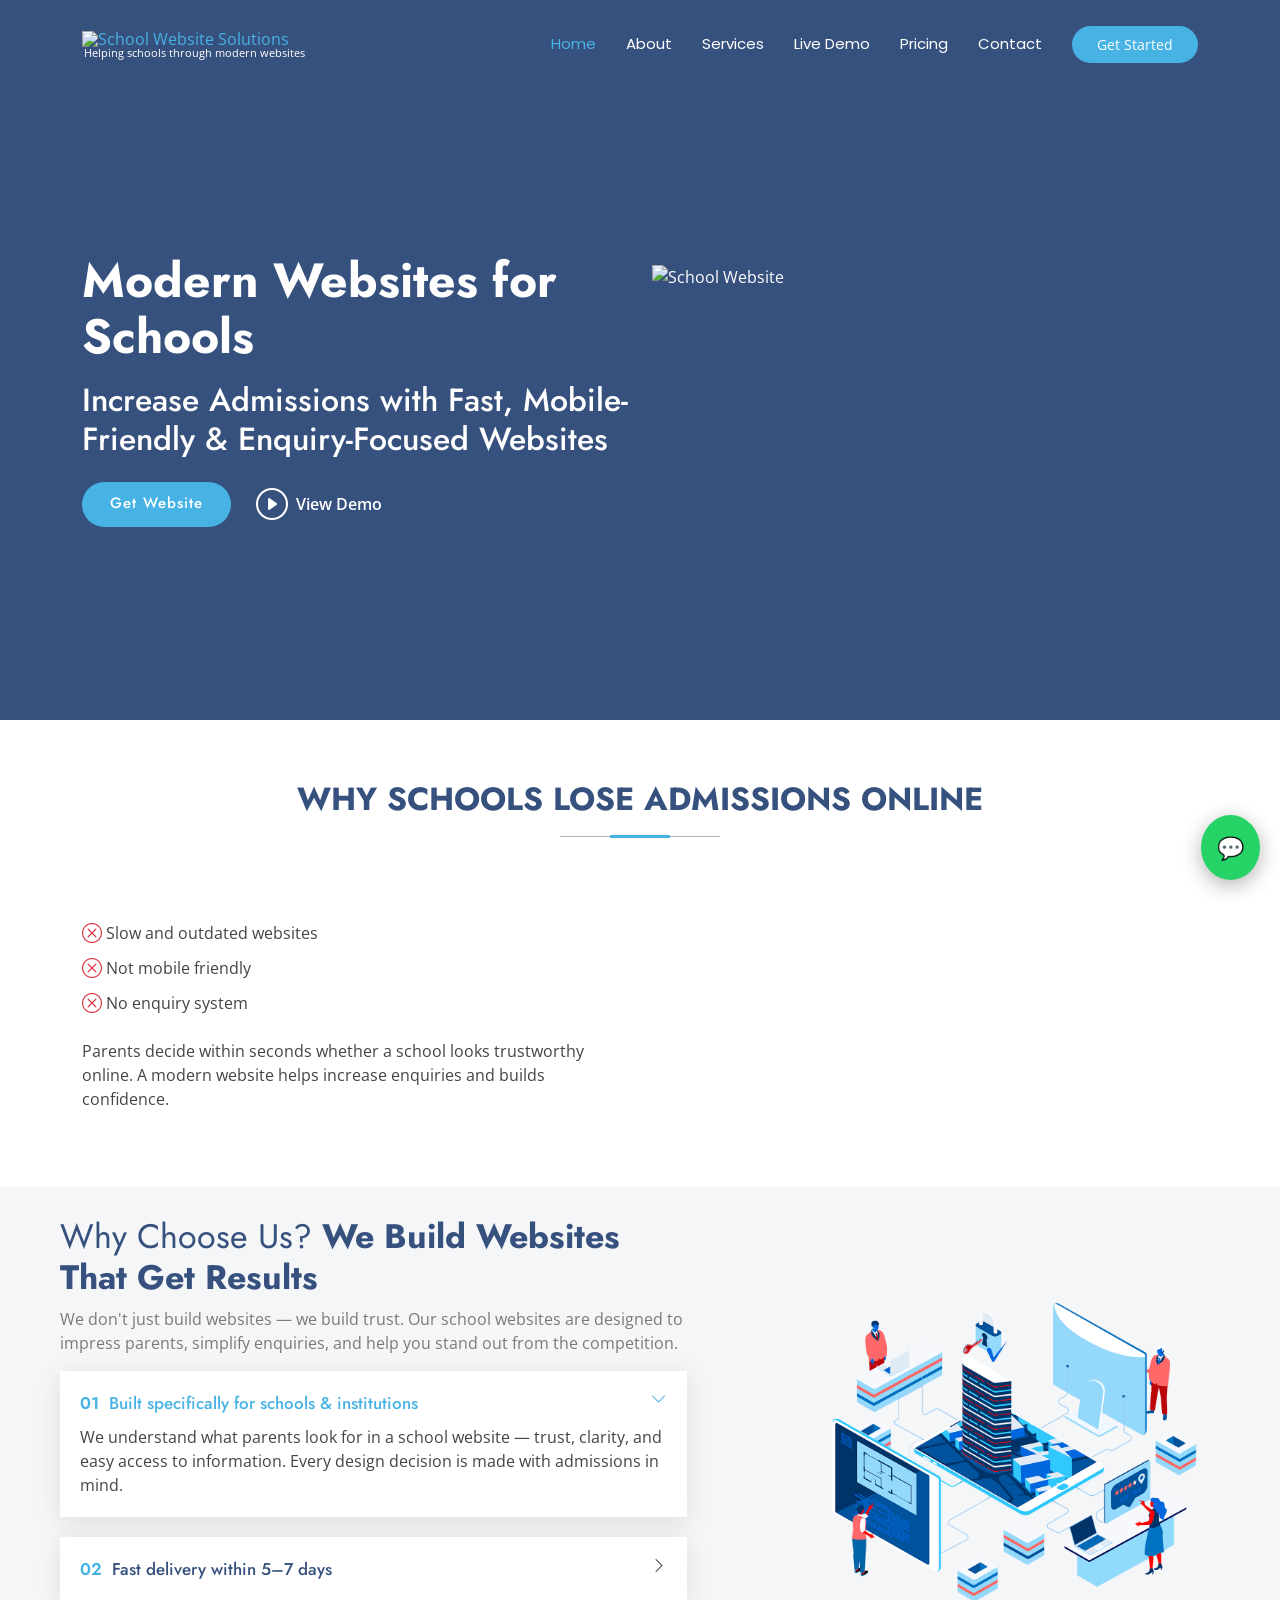
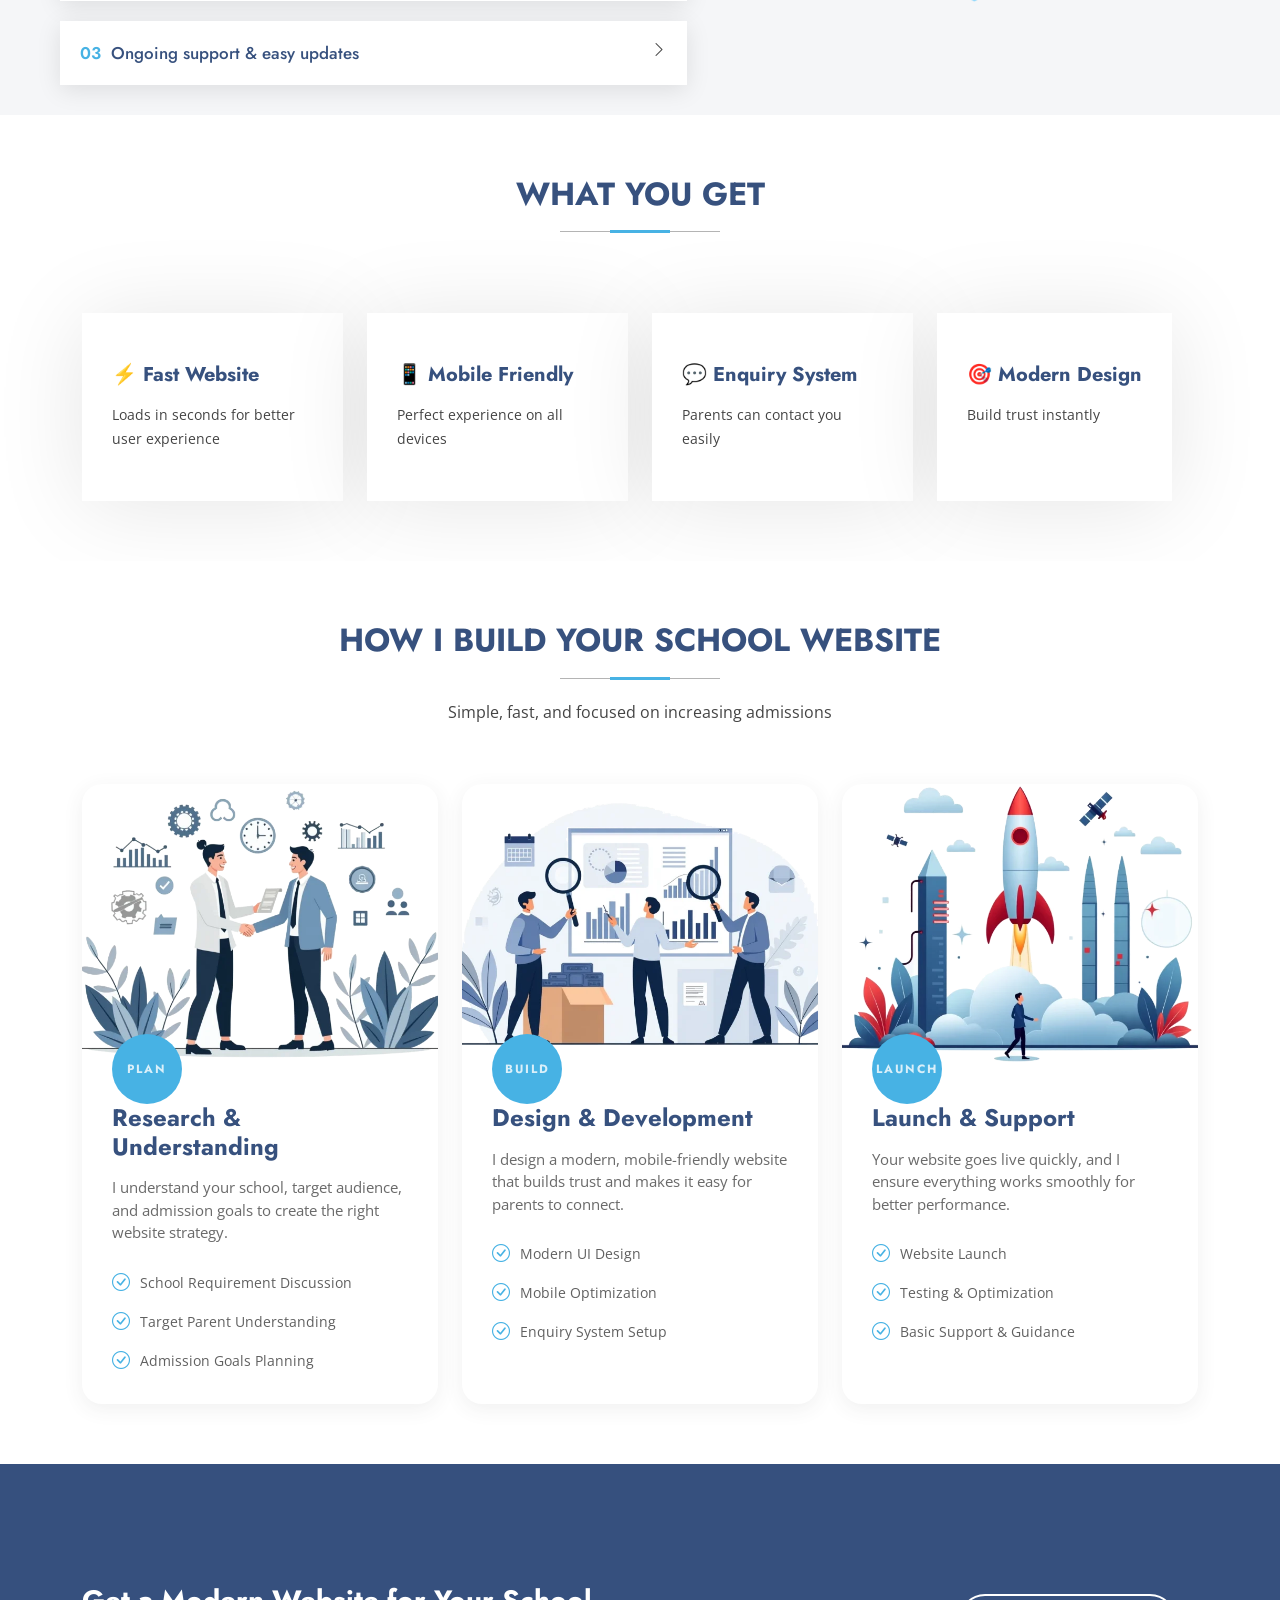
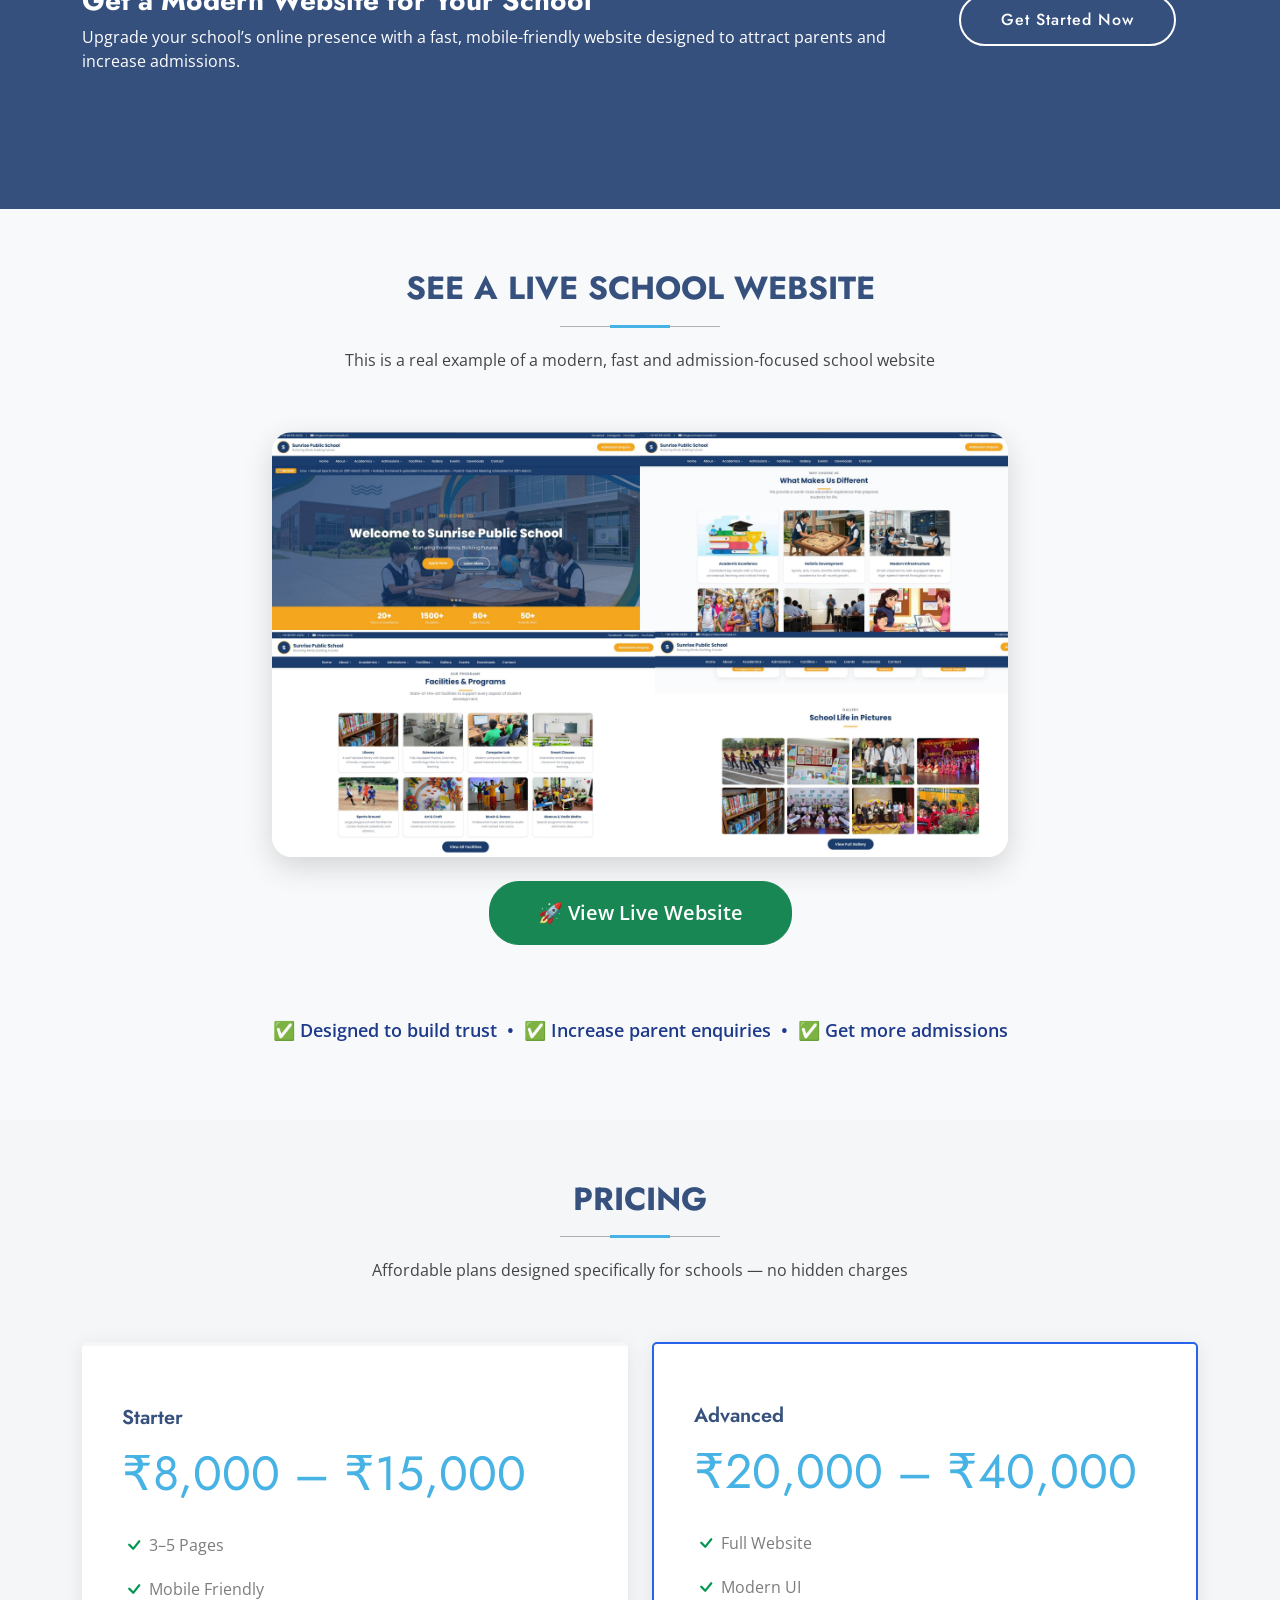
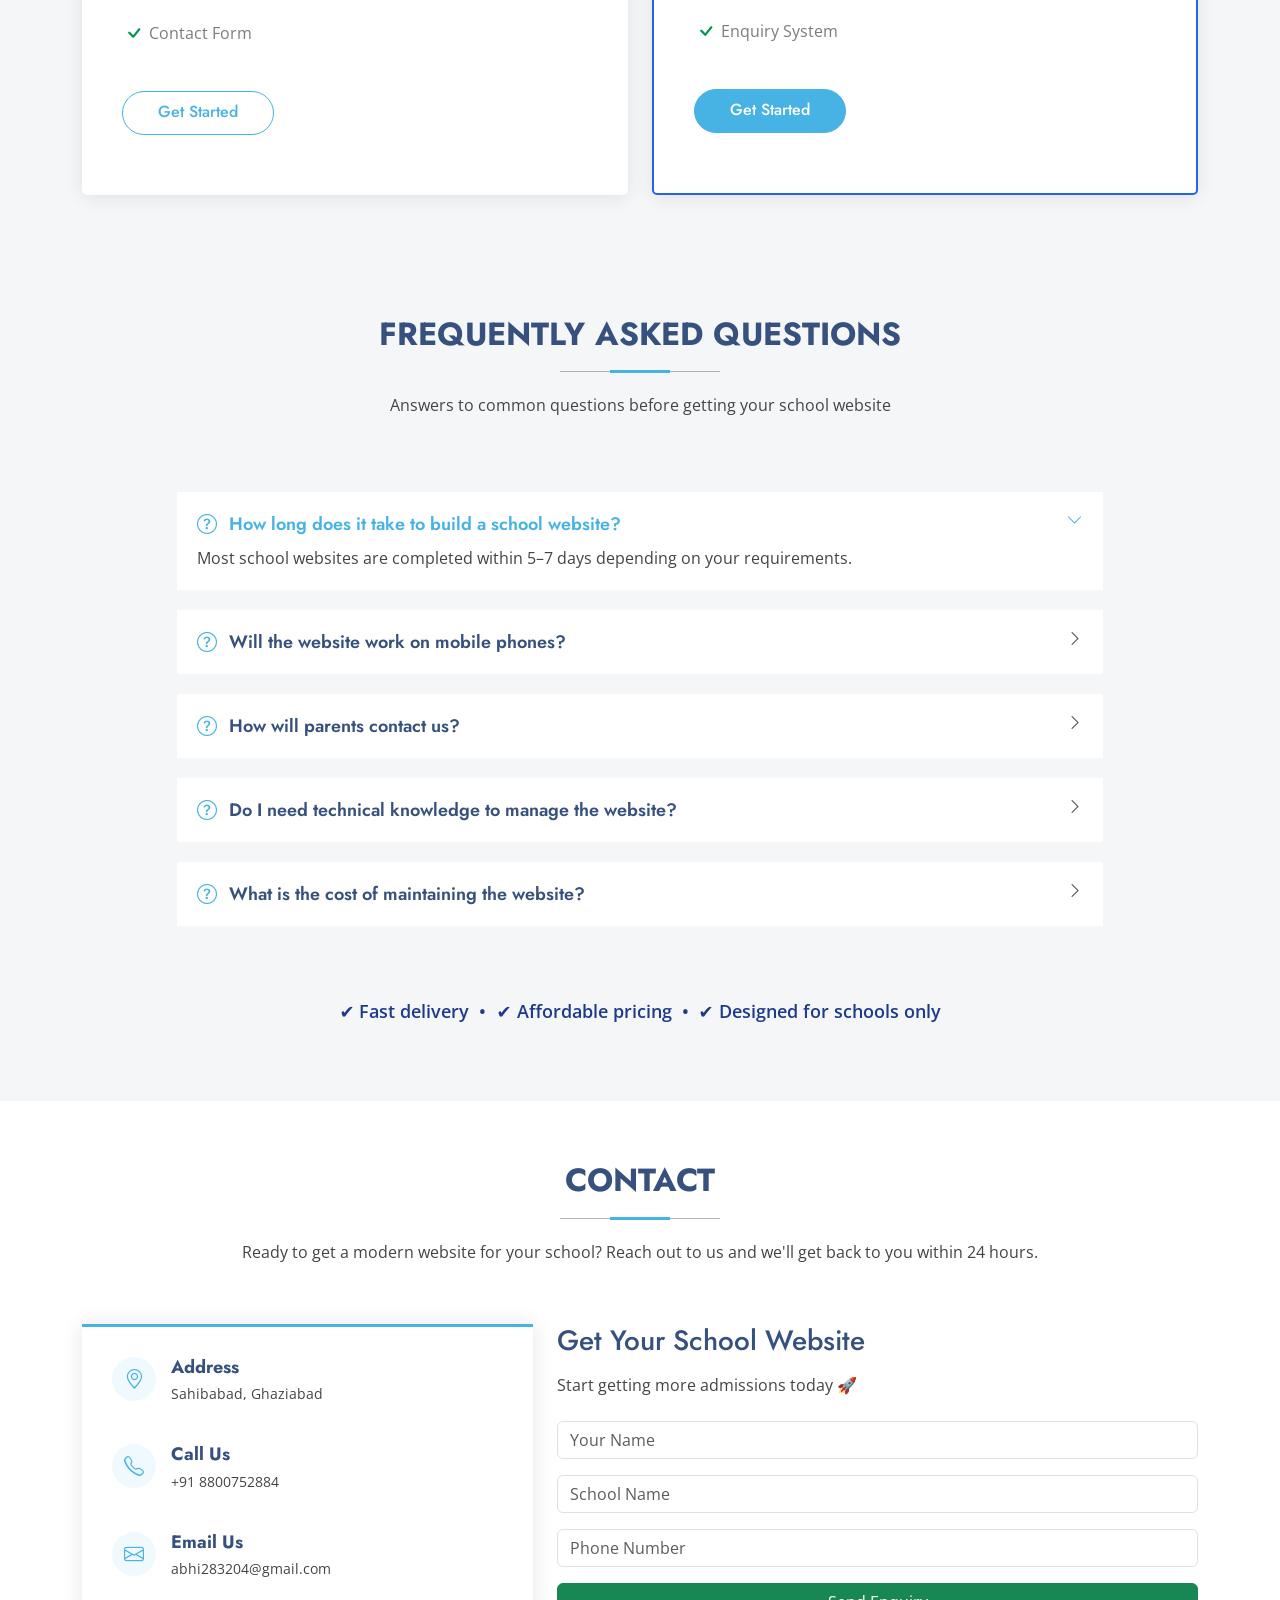
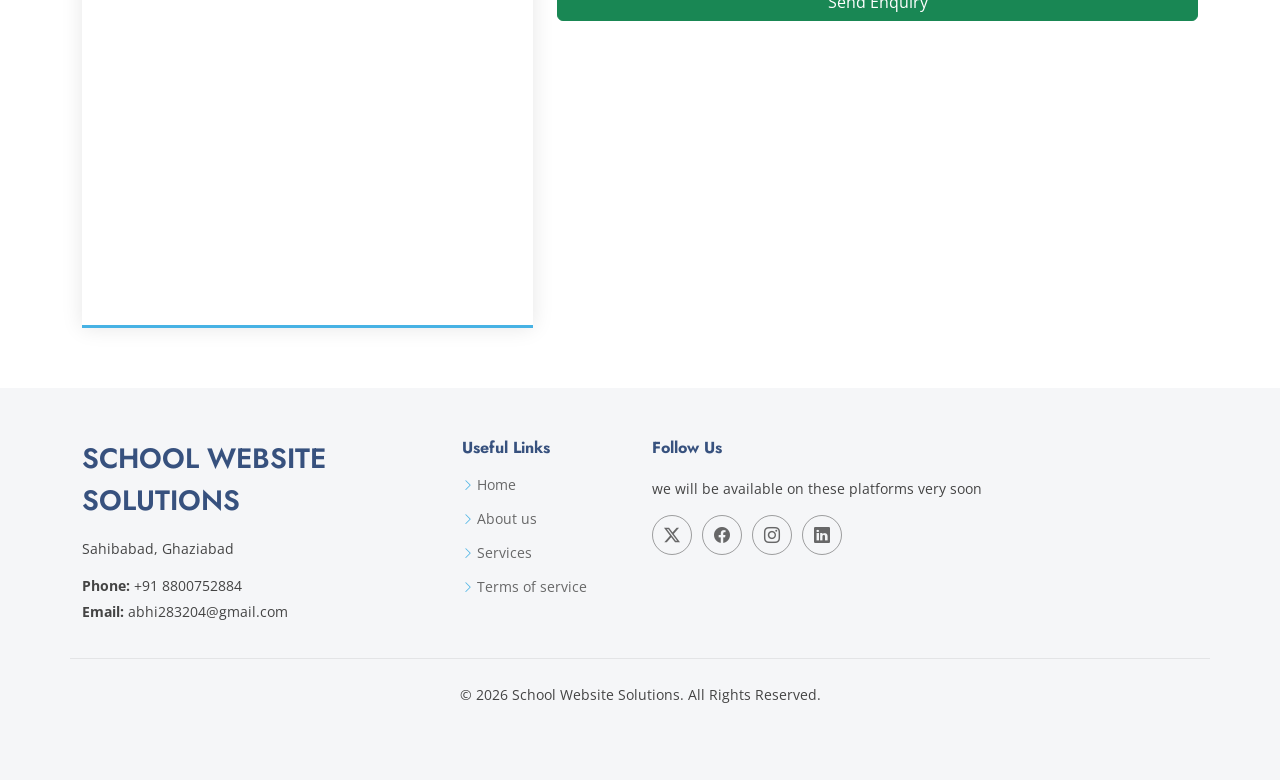
==== commit 6c184dd3: "Change What You Get section background to white" ====
--- a/index.html
+++ b/index.html
@@ -177,7 +177,7 @@
     </section><!-- /Why Us Section -->
 
     <!-- Services Section -->
-    <section id="services" class="services section light-background">
+    <section id="services" class="services section">
 
       <!-- Section Title -->
       <div class="container section-title" data-aos="fade-up">
@@ -238,7 +238,7 @@
           <div class="col-lg-4" data-aos="fade-up" data-aos-delay="200">
             <div class="steps-item">
               <div class="steps-image">
-                <img src="assets/img/steps/steps-1.webp" alt="Step 1 - Plan" class="img-fluid" loading="lazy">
+                <img src="assets/img/steps-1.webp" alt="Step 1 - Plan" class="img-fluid" loading="lazy">
               </div>
               <div class="steps-content">
                 <div class="steps-number"><span style="font-size: 0.5em; display: block; opacity: 0.8; text-transform: uppercase; letter-spacing: 2px;">Plan</span></div>
@@ -265,7 +265,7 @@
           <div class="col-lg-4" data-aos="fade-up" data-aos-delay="300">
             <div class="steps-item">
               <div class="steps-image">
-                <img src="assets/img/steps/steps-2.webp" alt="Step 2 - Build" class="img-fluid" loading="lazy">
+                <img src="assets/img/steps-2.webp" alt="Step 2 - Build" class="img-fluid" loading="lazy">
               </div>
               <div class="steps-content">
                 <div class="steps-number"><span style="font-size: 0.5em; display: block; opacity: 0.8; text-transform: uppercase; letter-spacing: 2px;">Build</span></div>
@@ -292,7 +292,7 @@
           <div class="col-lg-4" data-aos="fade-up" data-aos-delay="400">
             <div class="steps-item">
               <div class="steps-image">
-                <img src="assets/img/steps/steps-3.webp" alt="Step 3 - Launch" class="img-fluid" loading="lazy">
+                <img src="assets/img/steps-3.webp" alt="Step 3 - Launch" class="img-fluid" loading="lazy">
               </div>
               <div class="steps-content">
                 <div class="steps-number"><span style="font-size: 0.5em; display: block; opacity: 0.8; text-transform: uppercase; letter-spacing: 2px;">Launch</span></div>
@@ -325,7 +325,7 @@
     <!-- Call To Action Section -->
     <section id="call-to-action" class="call-to-action section dark-background">
 
-      <img src="assets/img/bg/bg-8.webp" alt="">
+      <img src="assets/img/bg-8.png" alt="">
 
       <div class="container">
 
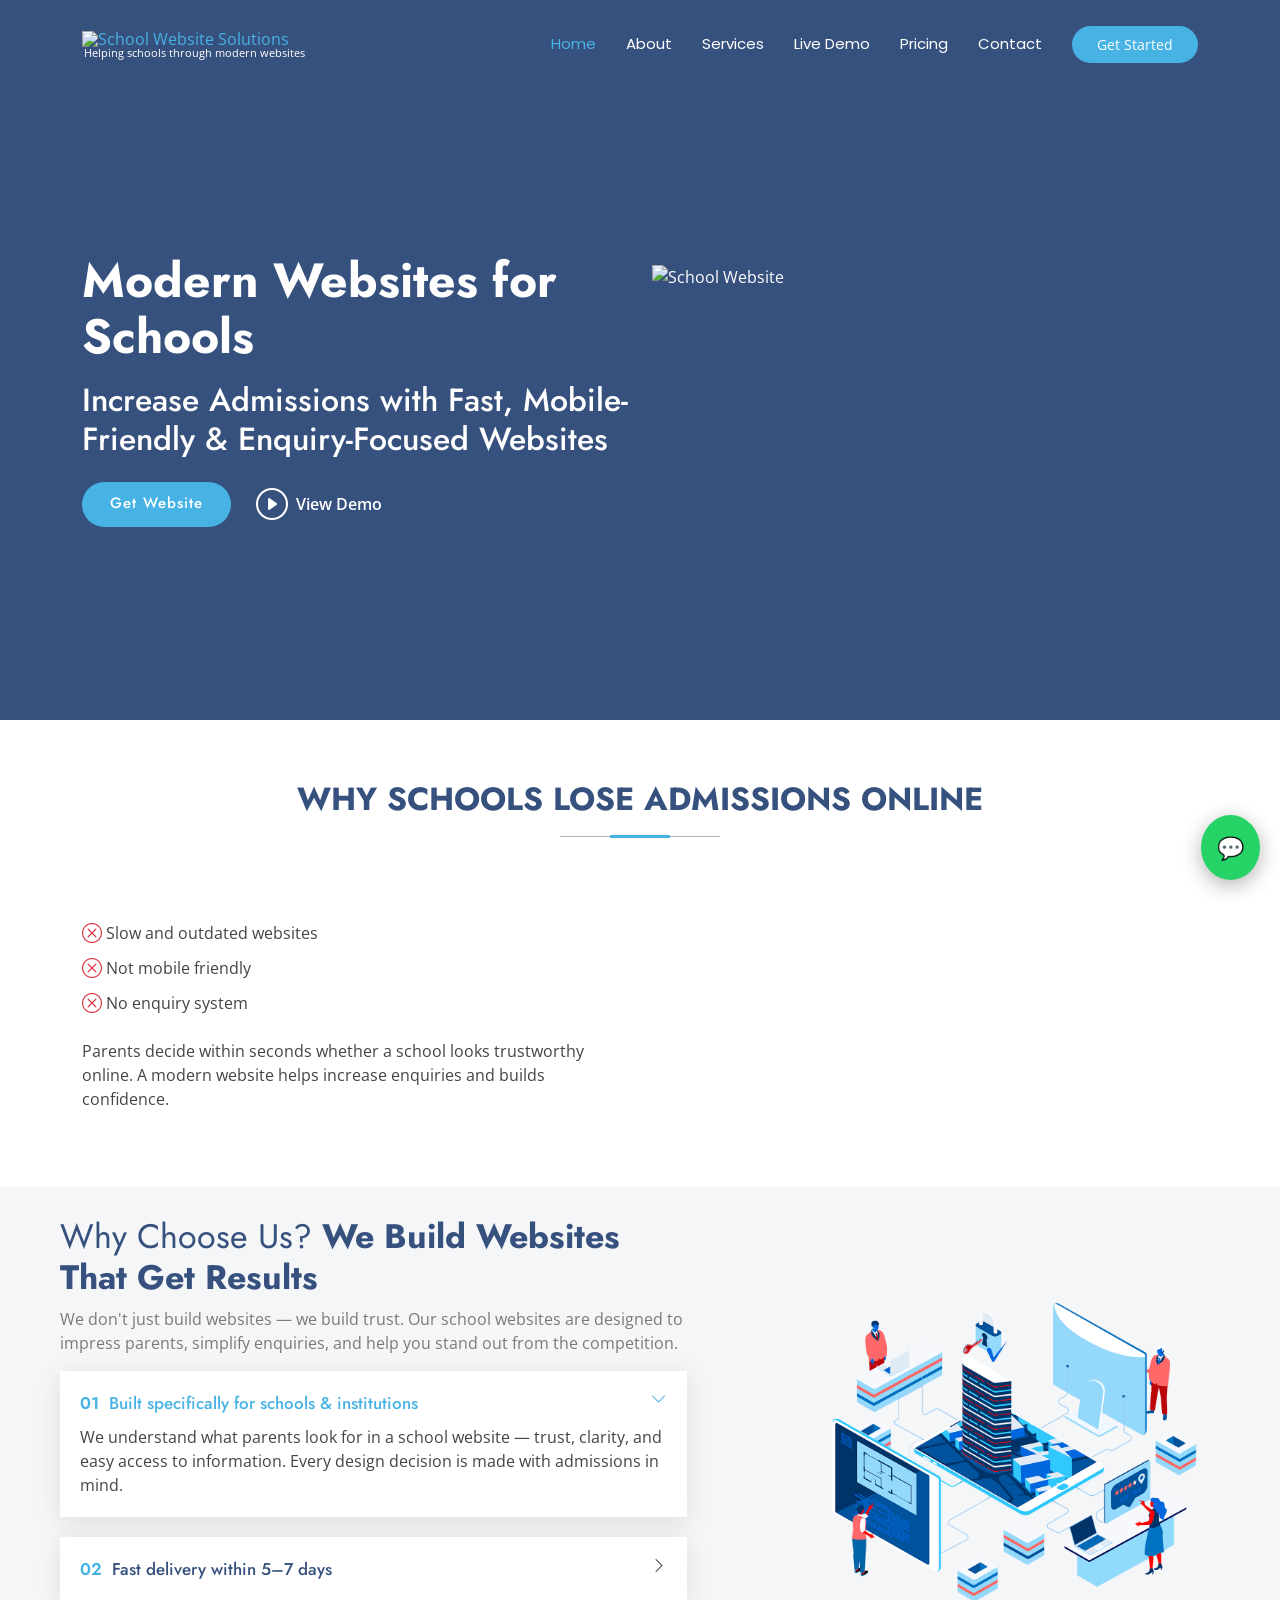
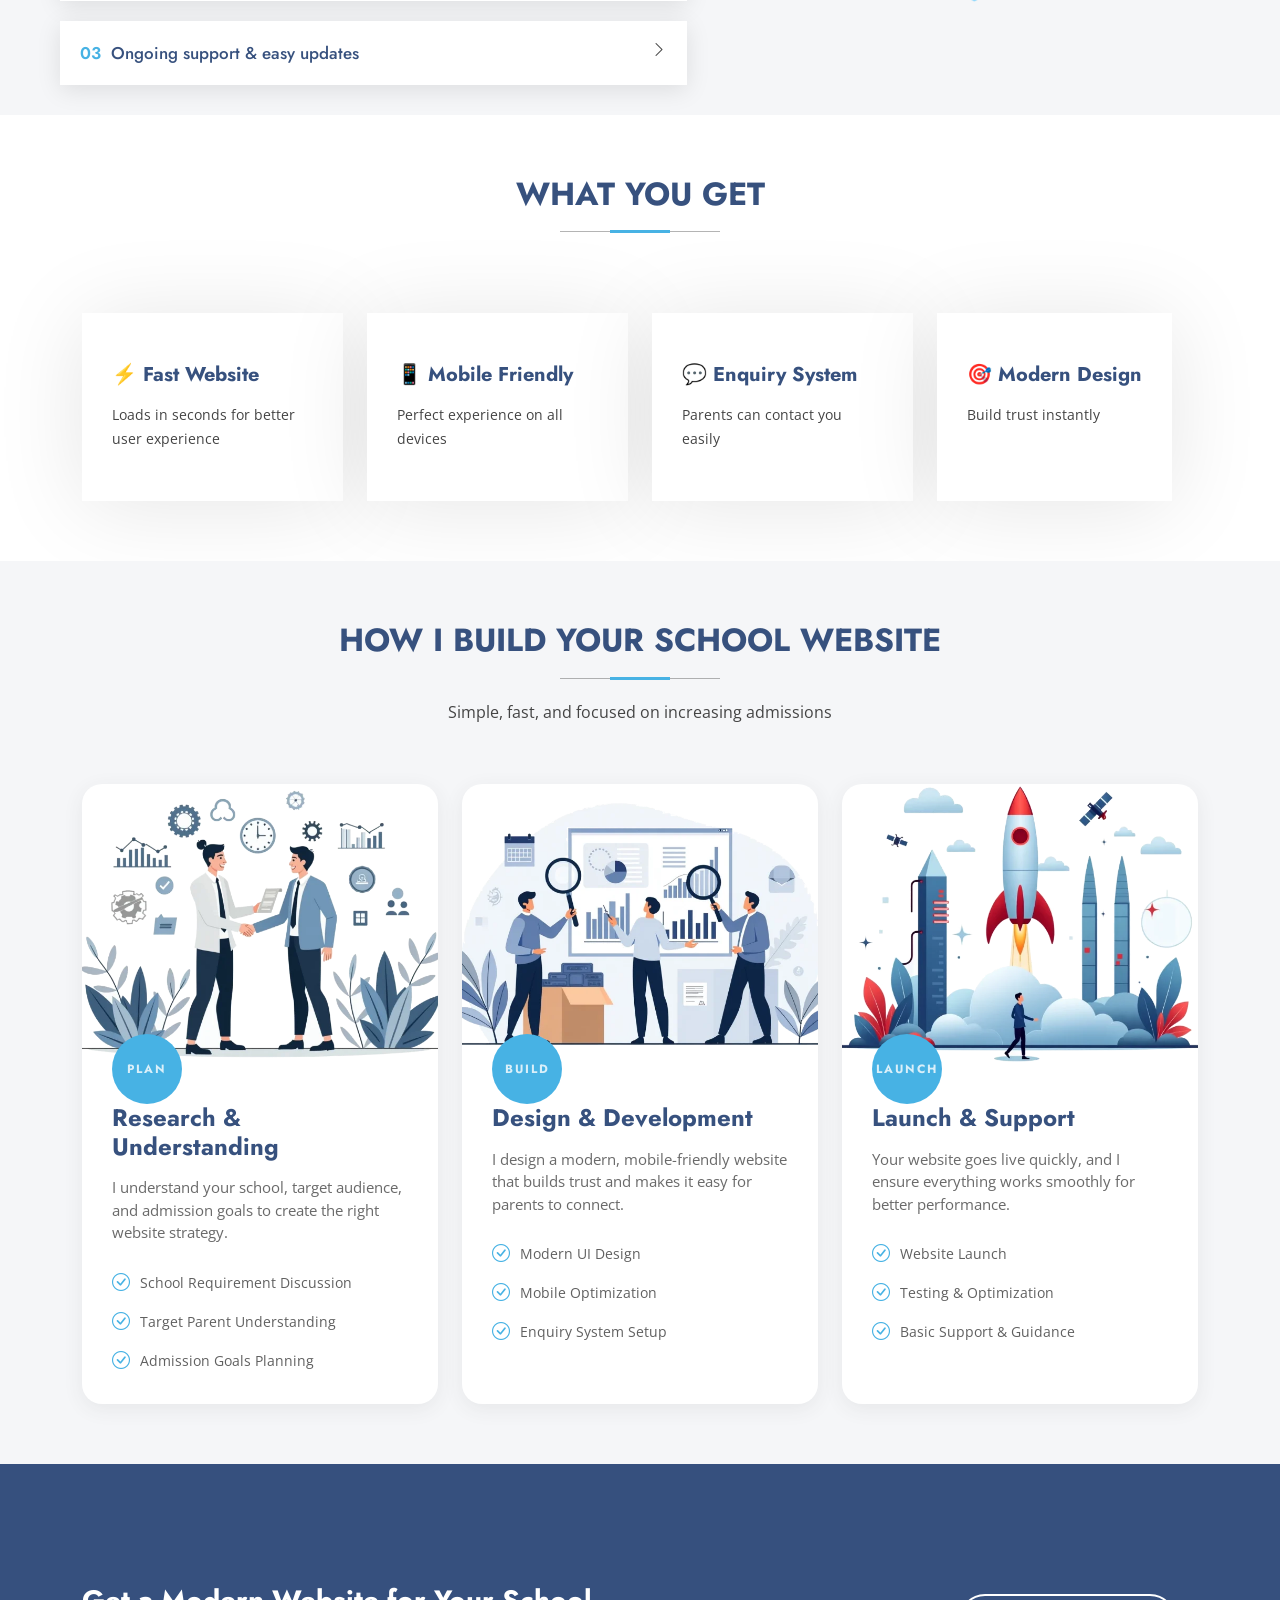
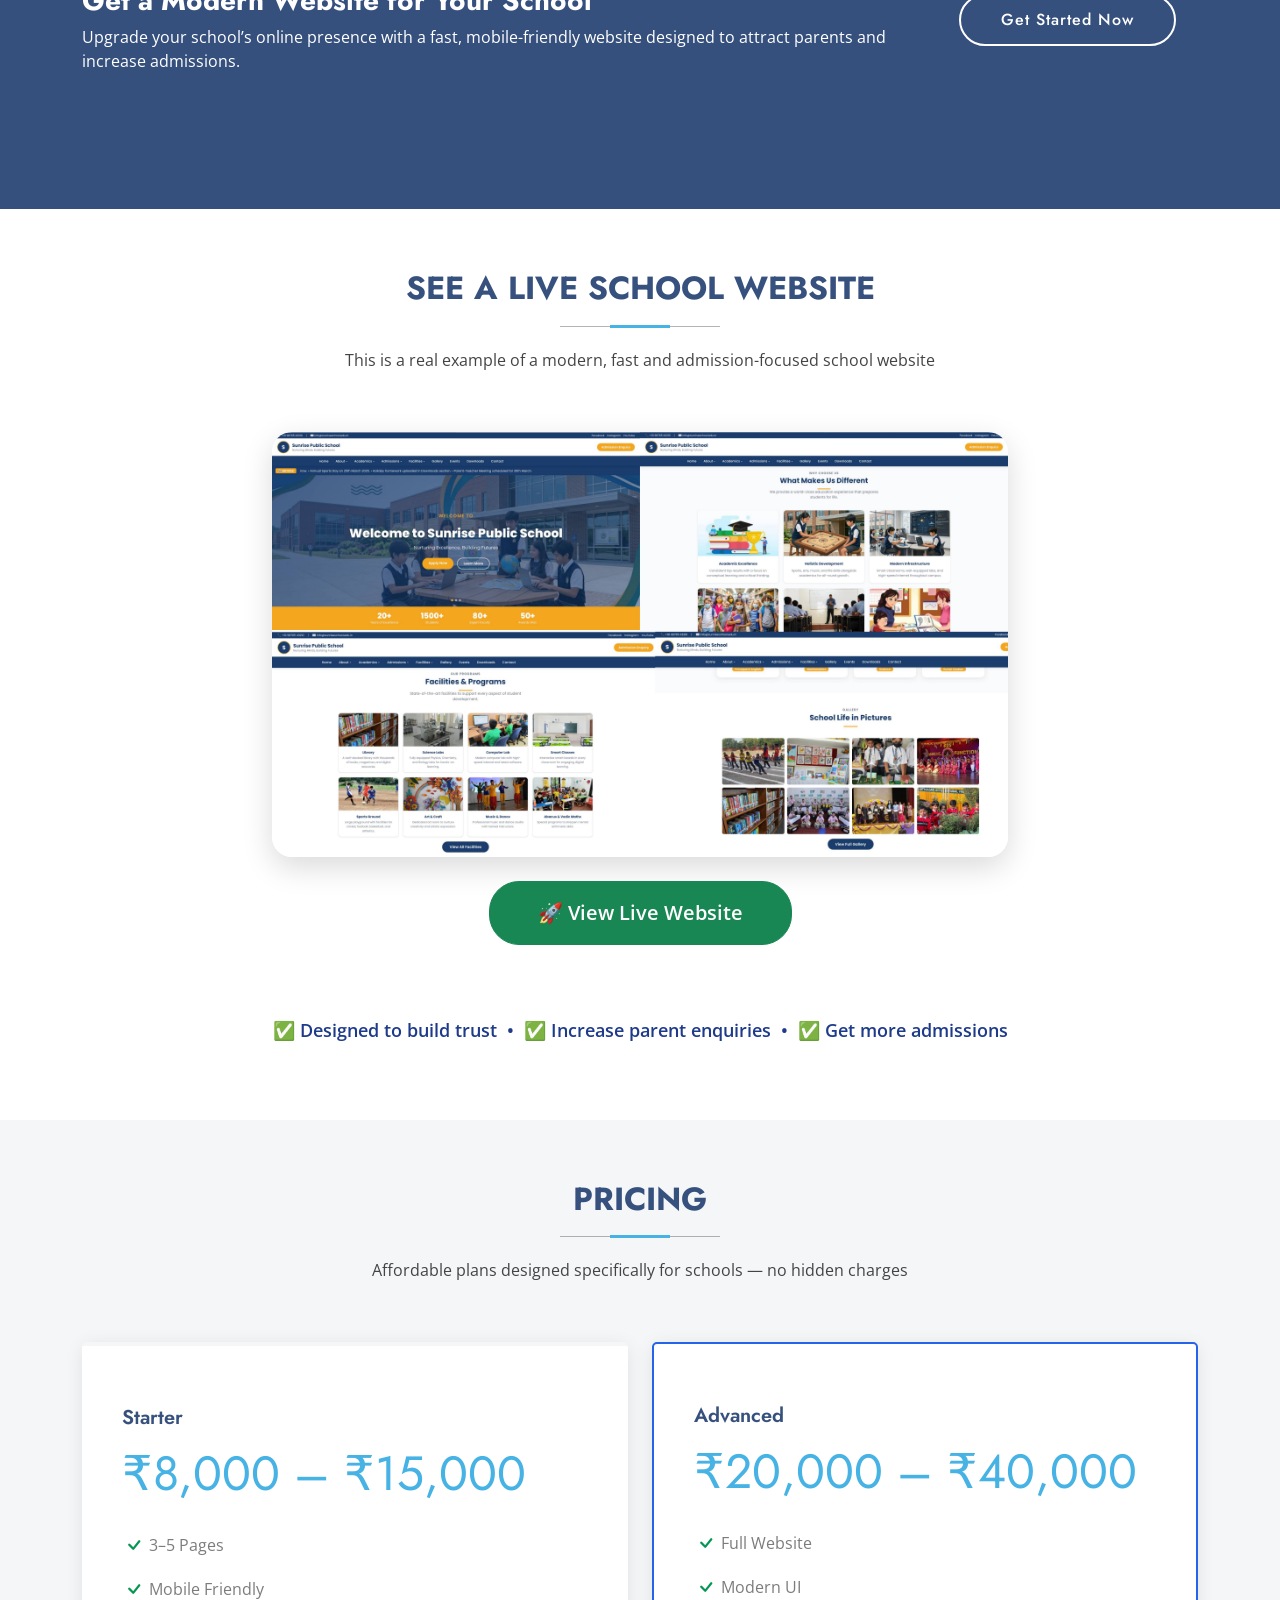
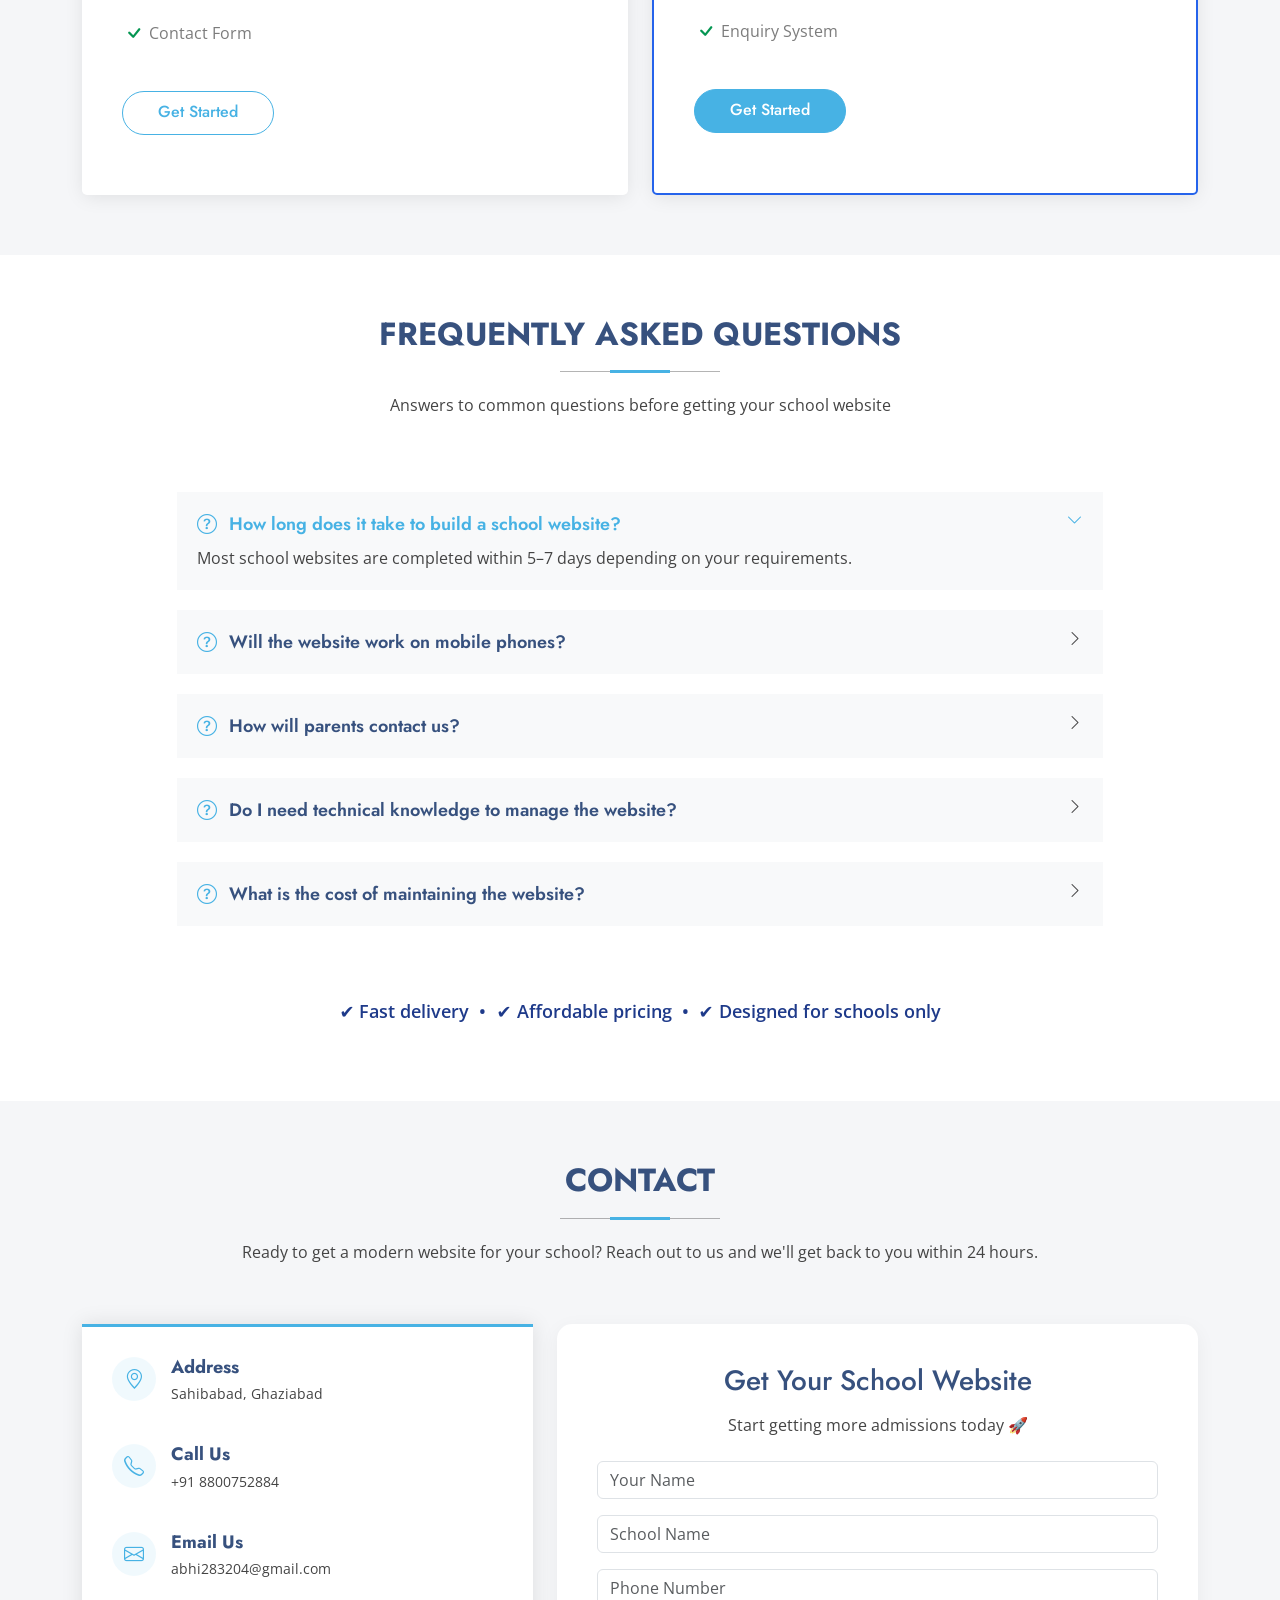
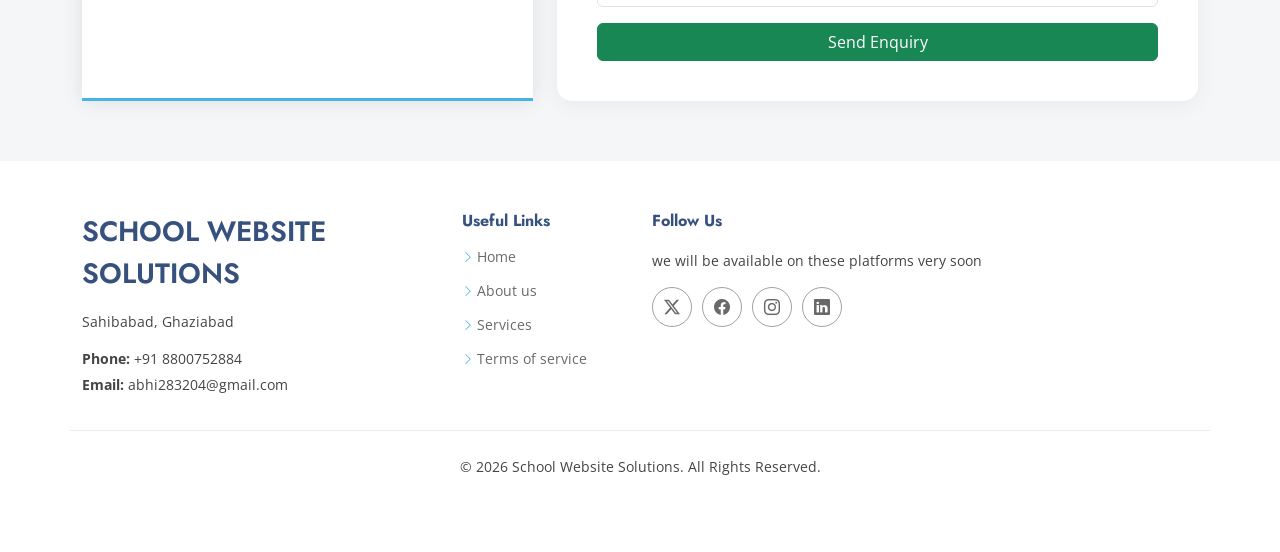
==== commit daf25f72: "White background card for contact form with centered heading" ====
--- a/index.html
+++ b/index.html
@@ -223,7 +223,7 @@
     </section><!-- /Services Section -->
 
     <!-- Work Process Section -->
-    <section id="work-process" class="work-process section">
+    <section id="work-process" class="work-process light-background section">
 
       <!-- Section Title -->
       <div class="container section-title" data-aos="fade-up">
@@ -344,7 +344,7 @@
     </section><!-- /Call To Action Section -->
 
     <!-- Portfolio Section -->
-    <section id="demo" class="section bg-light text-center">
+    <section id="demo" class="section text-center">
 
   <div class="container">
 
@@ -436,7 +436,7 @@
     </section><!-- /Pricing Section -->
 
     <!-- Faq 2 Section -->
-    <section id="faq-2" class="faq-2 section light-background">
+    <section id="faq-2" class="faq-2 section">
 
       <!-- Section Title -->
       <div class="container section-title" data-aos="fade-up">
@@ -452,7 +452,7 @@
 
             <div class="faq-container">
 
-              <div class="faq-item faq-active" data-aos="fade-up" data-aos-delay="200">
+              <div class="faq-item bg-light faq-active" data-aos="fade-up" data-aos-delay="200">
                 <i class="faq-icon bi bi-question-circle"></i>
                 <h3>How long does it take to build a school website?</h3>
                 <div class="faq-content">
@@ -461,7 +461,7 @@
                 <i class="faq-toggle bi bi-chevron-right"></i>
               </div><!-- End Faq item-->
 
-              <div class="faq-item" data-aos="fade-up" data-aos-delay="300">
+              <div class="faq-item bg-light" data-aos="fade-up" data-aos-delay="300">
                 <i class="faq-icon bi bi-question-circle"></i>
                 <h3>Will the website work on mobile phones?</h3>
                 <div class="faq-content">
@@ -470,7 +470,7 @@
                 <i class="faq-toggle bi bi-chevron-right"></i>
               </div><!-- End Faq item-->
 
-              <div class="faq-item" data-aos="fade-up" data-aos-delay="400">
+              <div class="faq-item bg-light" data-aos="fade-up" data-aos-delay="400">
                 <i class="faq-icon bi bi-question-circle"></i>
                 <h3>How will parents contact us?</h3>
                 <div class="faq-content">
@@ -479,7 +479,7 @@
                 <i class="faq-toggle bi bi-chevron-right"></i>
               </div><!-- End Faq item-->
 
-              <div class="faq-item" data-aos="fade-up" data-aos-delay="500">
+              <div class="faq-item bg-light" data-aos="fade-up" data-aos-delay="500">
                 <i class="faq-icon bi bi-question-circle"></i>
                 <h3>Do I need technical knowledge to manage the website?</h3>
                 <div class="faq-content">
@@ -488,7 +488,7 @@
                 <i class="faq-toggle bi bi-chevron-right"></i>
               </div><!-- End Faq item-->
 
-              <div class="faq-item" data-aos="fade-up" data-aos-delay="600">
+              <div class="faq-item bg-light" data-aos="fade-up" data-aos-delay="600">
                 <i class="faq-icon bi bi-question-circle"></i>
                 <h3>What is the cost of maintaining the website?</h3>
                 <div class="faq-content">
@@ -514,7 +514,7 @@
 
 
     <!-- Contact Section -->
-    <section id="contact" class="contact section">
+    <section id="contact" class="contact light-background section">
 
       <!-- Section Title -->
       <div class="container section-title" data-aos="fade-up">
@@ -553,19 +553,21 @@
                 </div>
               </div><!-- End Info Item -->
 
-              <iframe src="https://www.google.com/maps/embed?pb=!1m14!1m8!1m3!1d48389.78314118045!2d-74.006138!3d40.710059!3m2!1i1024!2i768!4f13.1!3m3!1m2!1s0x89c25a22a3bda30d%3A0xb89d1fe6bc499443!2sDowntown%20Conference%20Center!5e0!3m2!1sen!2sus!4v1676961268712!5m2!1sen!2sus" frameborder="0" style="border:0; width: 100%; height: 270px;" allowfullscreen="" loading="lazy" referrerpolicy="no-referrer-when-downgrade"></iframe>
+             
             </div>
           </div>
 
           <div class="col-lg-7">
-            <h3 class="mb-3">Get Your School Website</h3>
-            <p class="mb-4">Start getting more admissions today 🚀</p>
-            <form action="https://formspree.io/f/xxxxabcd" method="POST" data-aos="fade-up" data-aos-delay="200">
-              <input type="text" name="name" class="form-control mb-3" placeholder="Your Name" required>
-              <input type="text" name="school" class="form-control mb-3" placeholder="School Name" required>
-              <input type="tel" name="phone" class="form-control mb-3" placeholder="Phone Number" required>
-              <button type="submit" class="btn btn-success w-100">Send Enquiry</button>
-            </form>
+            <div style="background:#ffffff;padding:40px;border-radius:15px;box-shadow:0 5px 20px rgba(0,0,0,0.05);">
+              <h3 class="mb-3 text-center">Get Your School Website</h3>
+              <p class="mb-4 text-center">Start getting more admissions today 🚀</p>
+              <form action="https://formspree.io/f/xxxxabcd" method="POST" data-aos="fade-up" data-aos-delay="200">
+                <input type="text" name="name" class="form-control mb-3" placeholder="Your Name" required>
+                <input type="text" name="school" class="form-control mb-3" placeholder="School Name" required>
+                <input type="tel" name="phone" class="form-control mb-3" placeholder="Phone Number" required>
+                <button type="submit" class="btn btn-success w-100">Send Enquiry</button>
+              </form>
+            </div>
           </div><!-- End Contact Form -->
 
         </div>
--- a/assets/css/main.css
+++ b/assets/css/main.css
@@ -507,7 +507,6 @@
 --------------------------------------------------------------*/
 .footer {
   color: var(--default-color);
-  background-color: #f5f6f8;
   font-size: 14px;
   padding-bottom: 50px;
   position: relative;
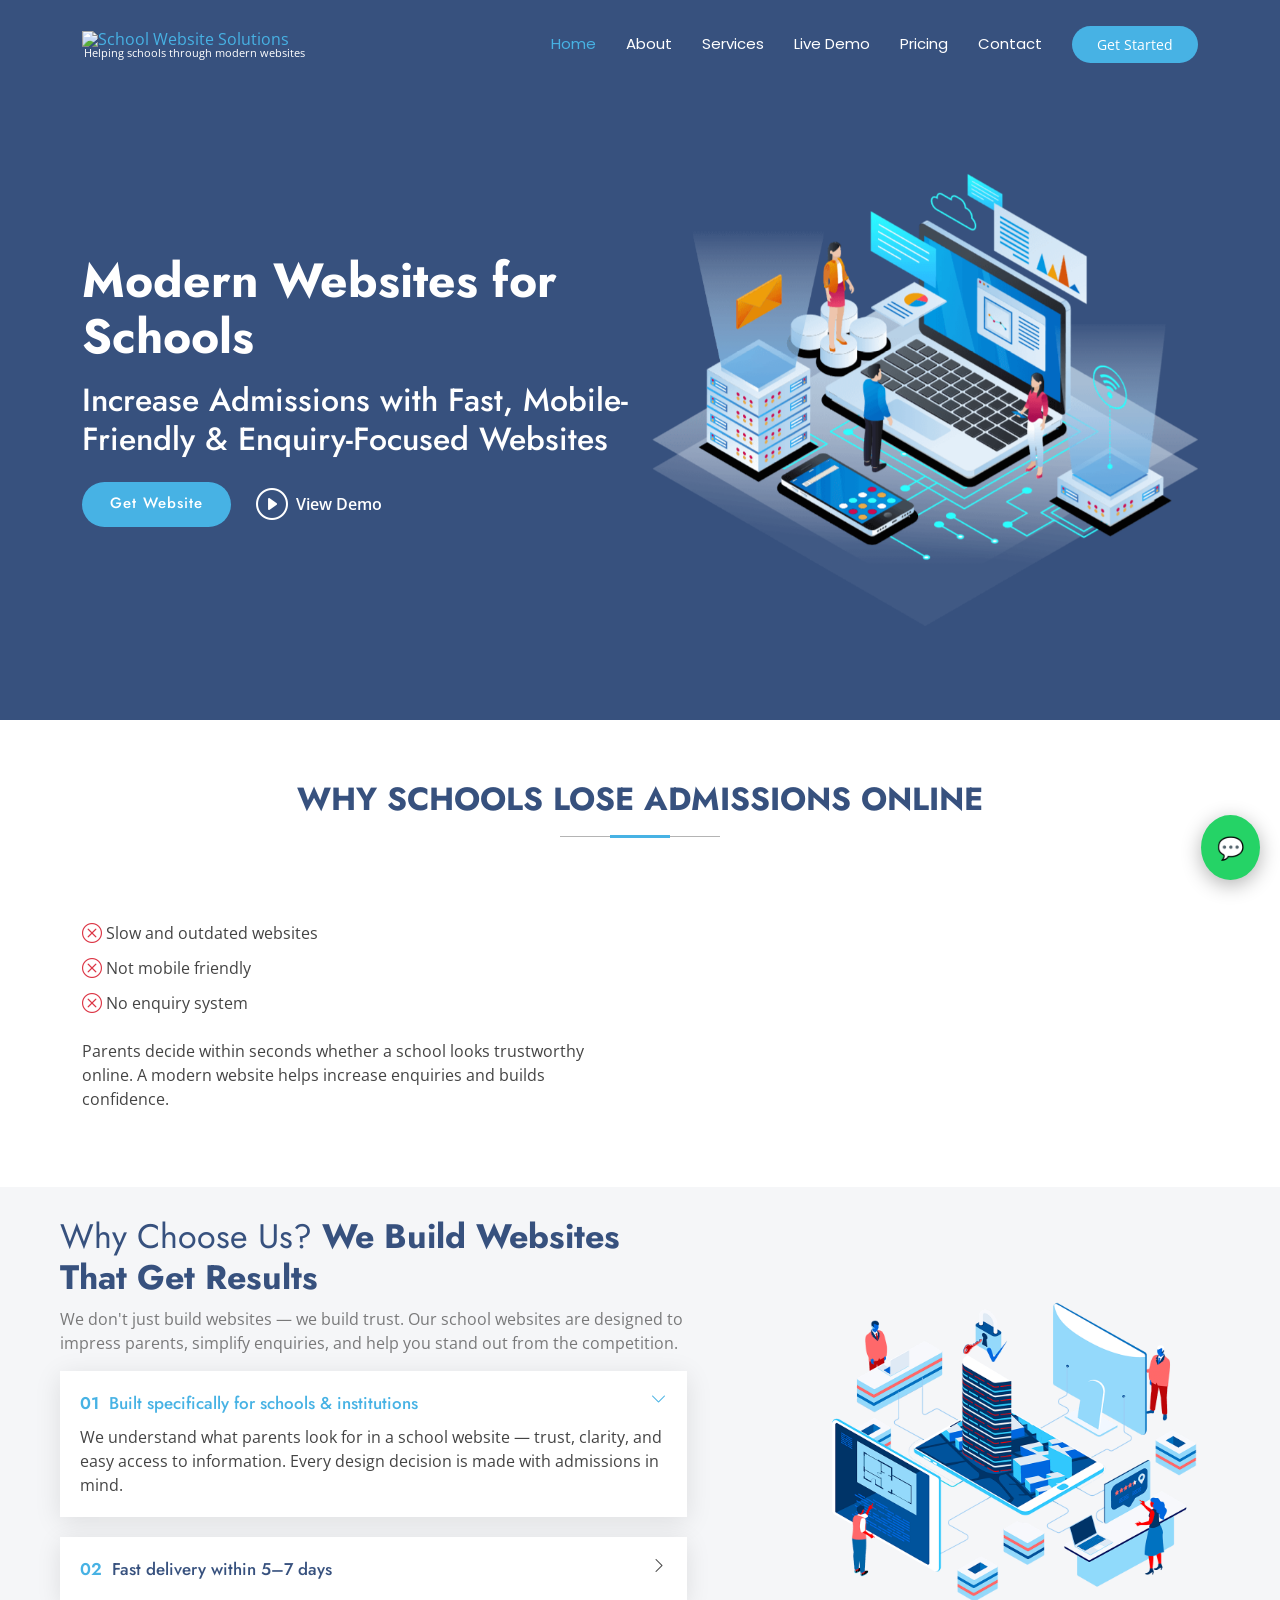
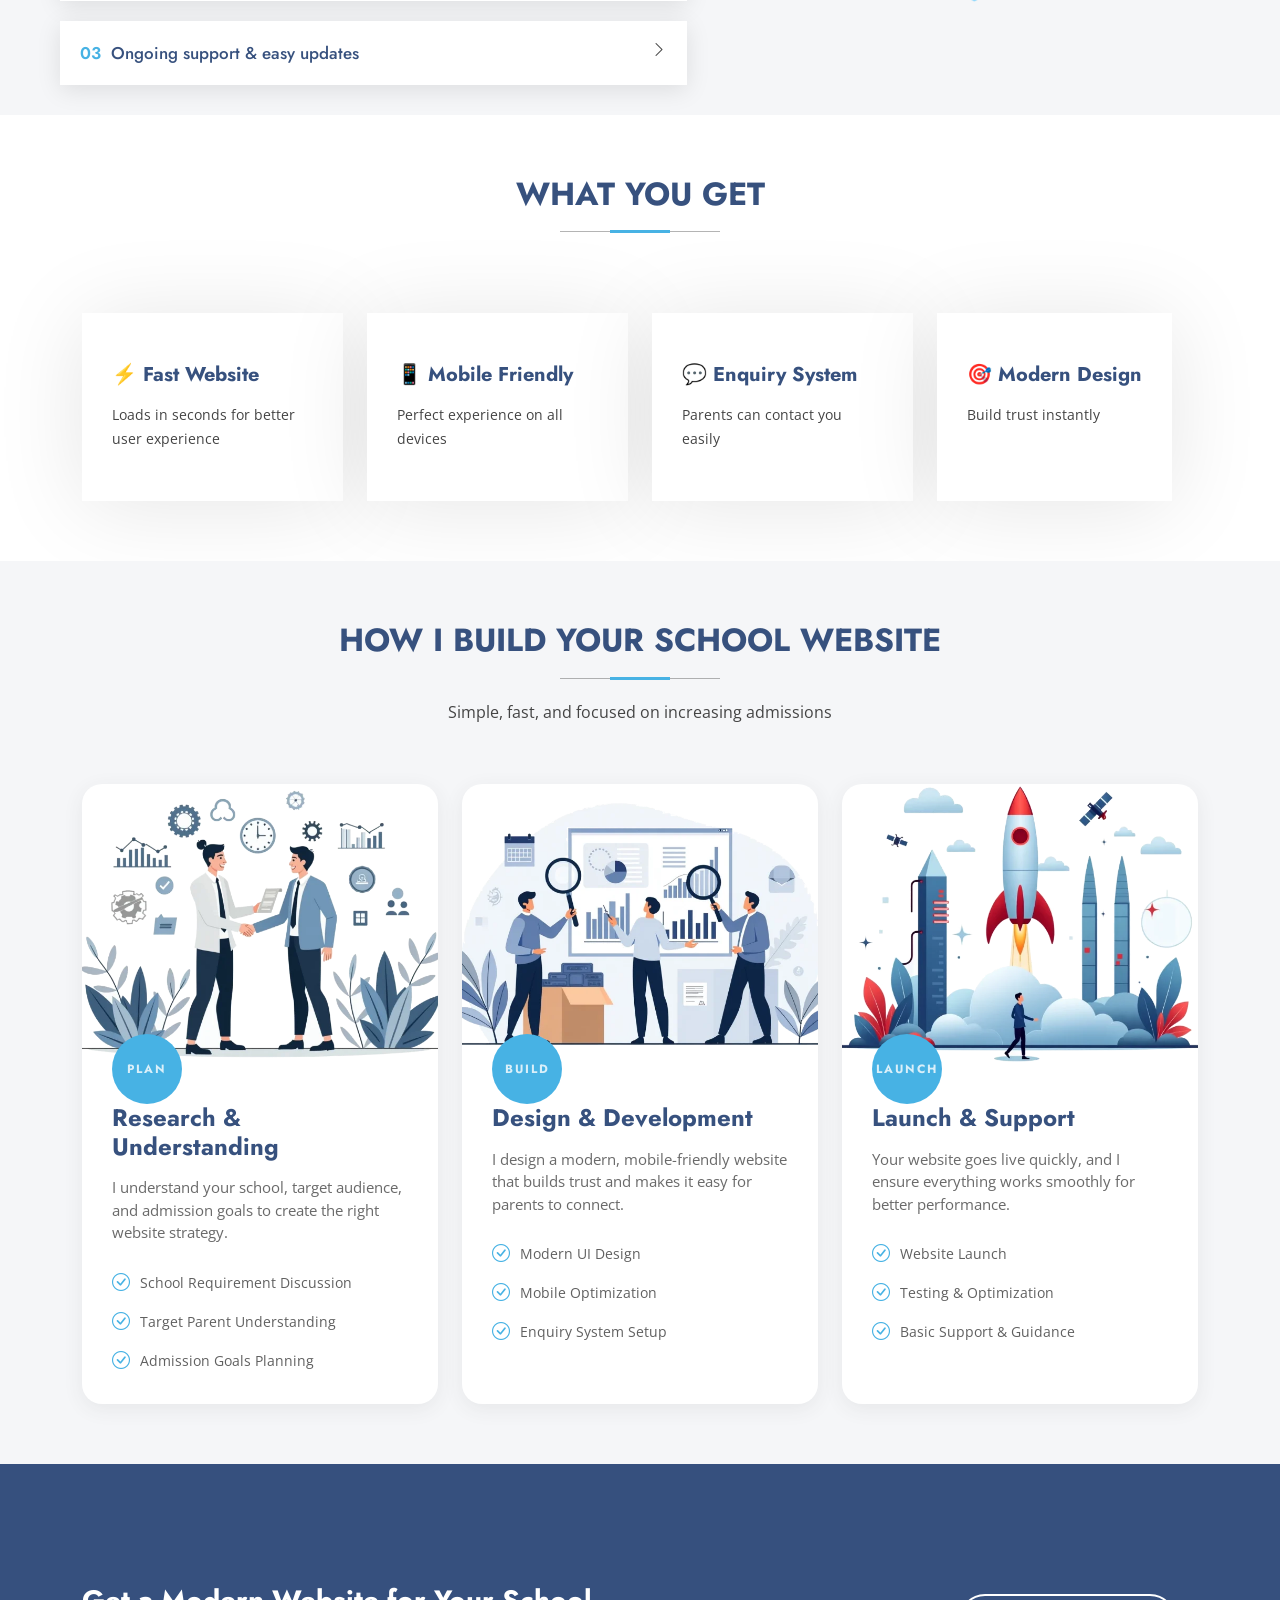
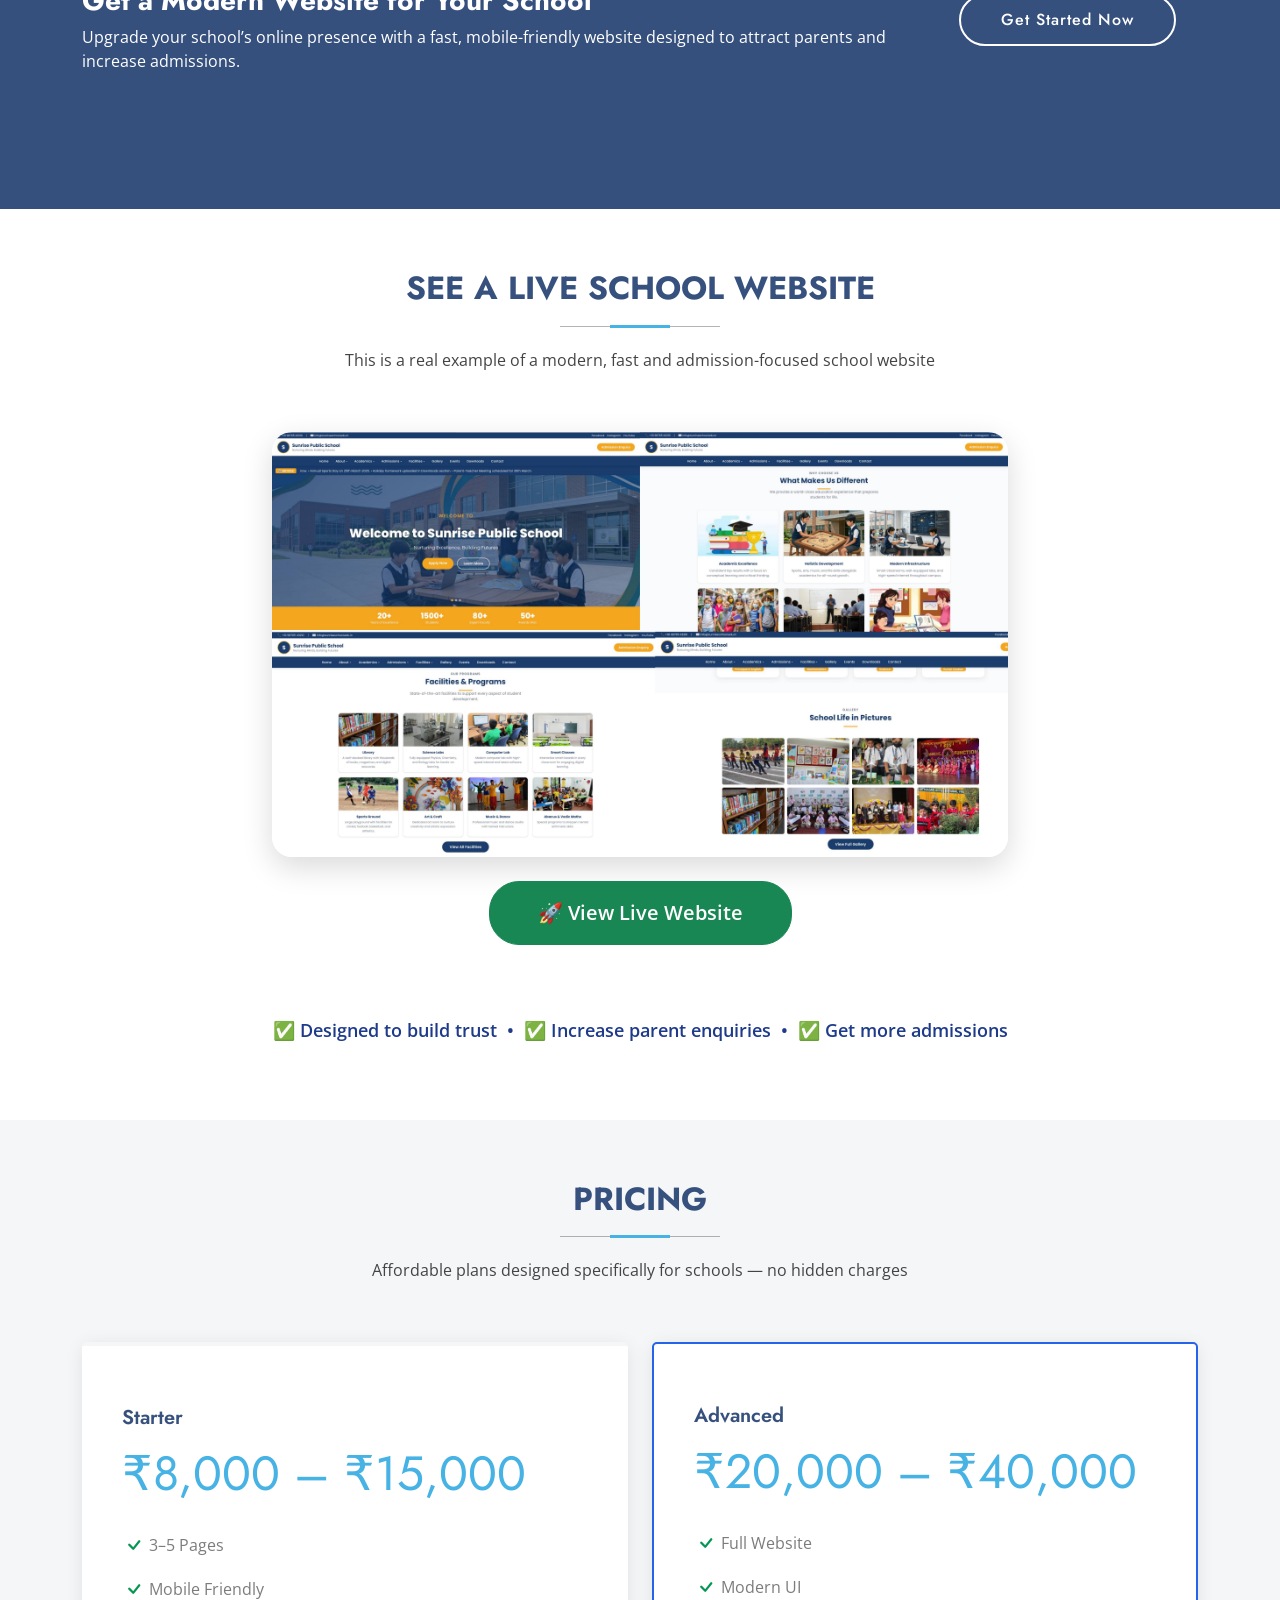
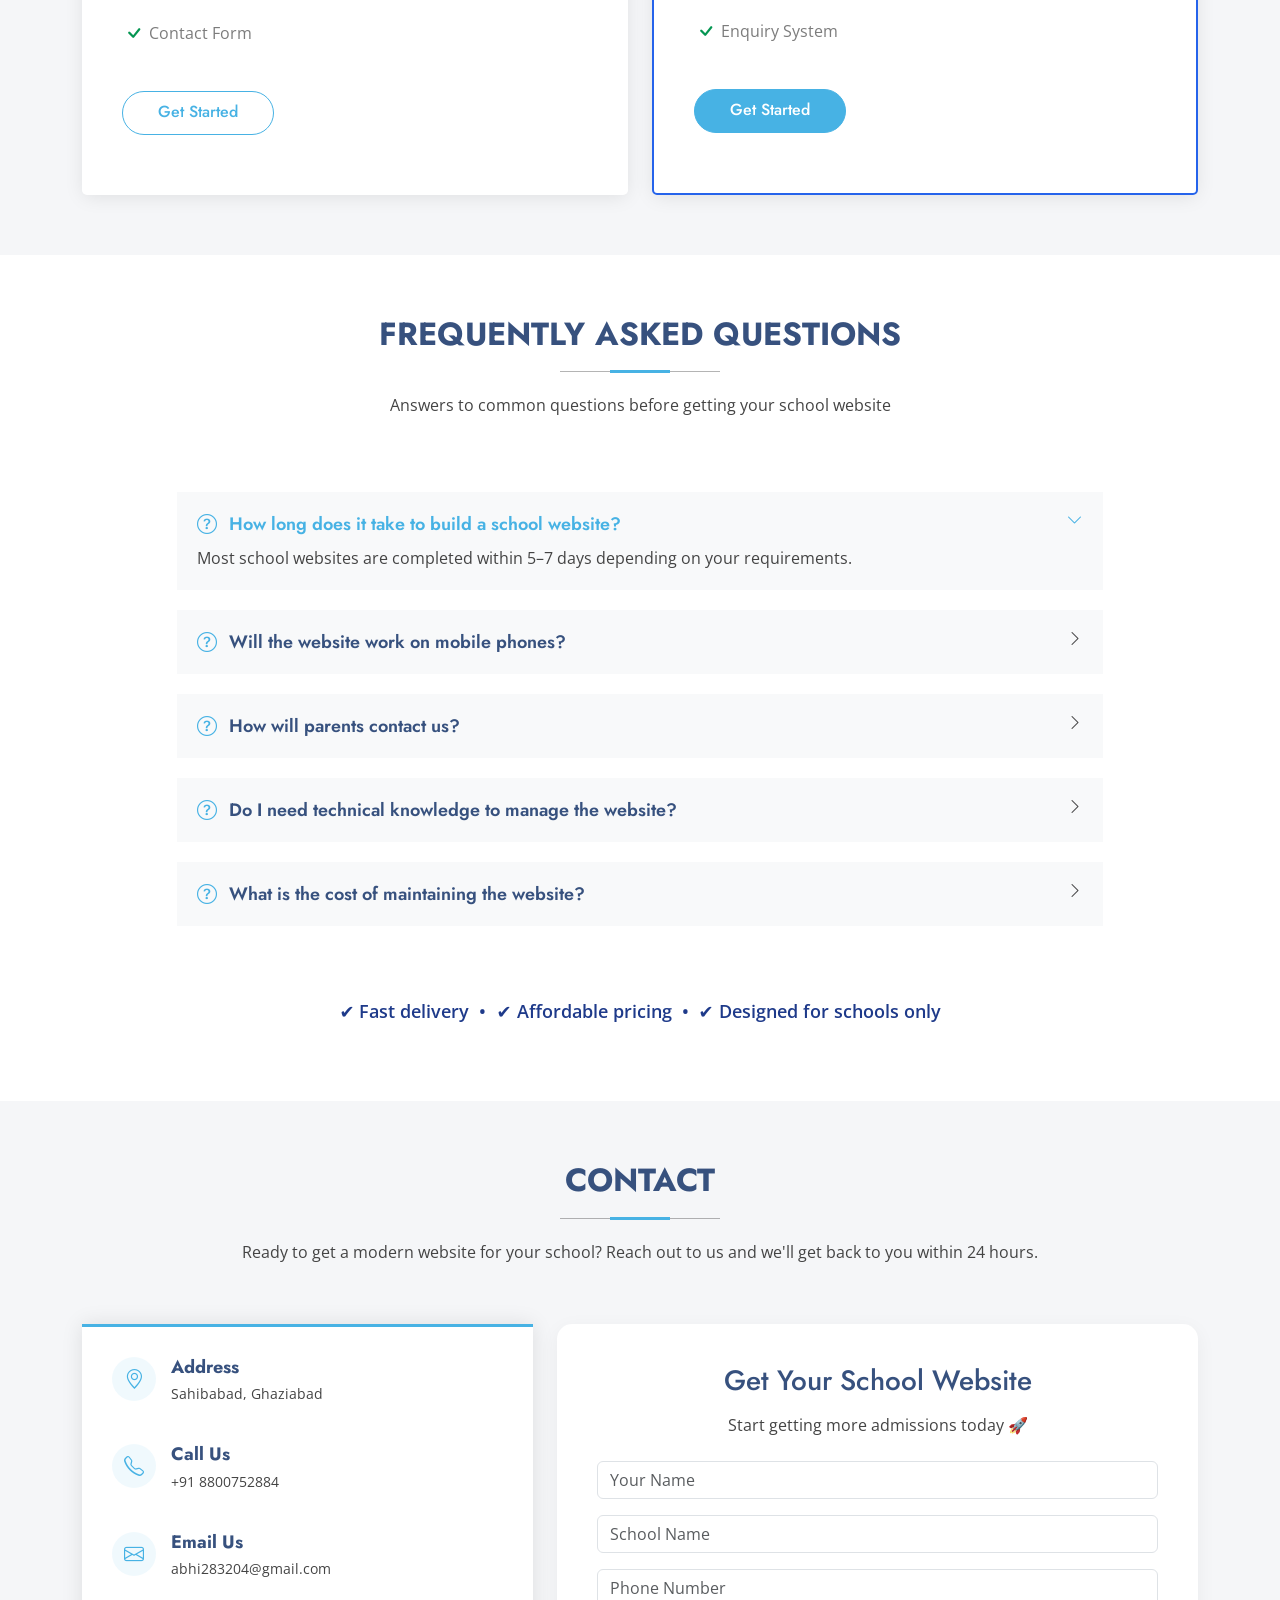
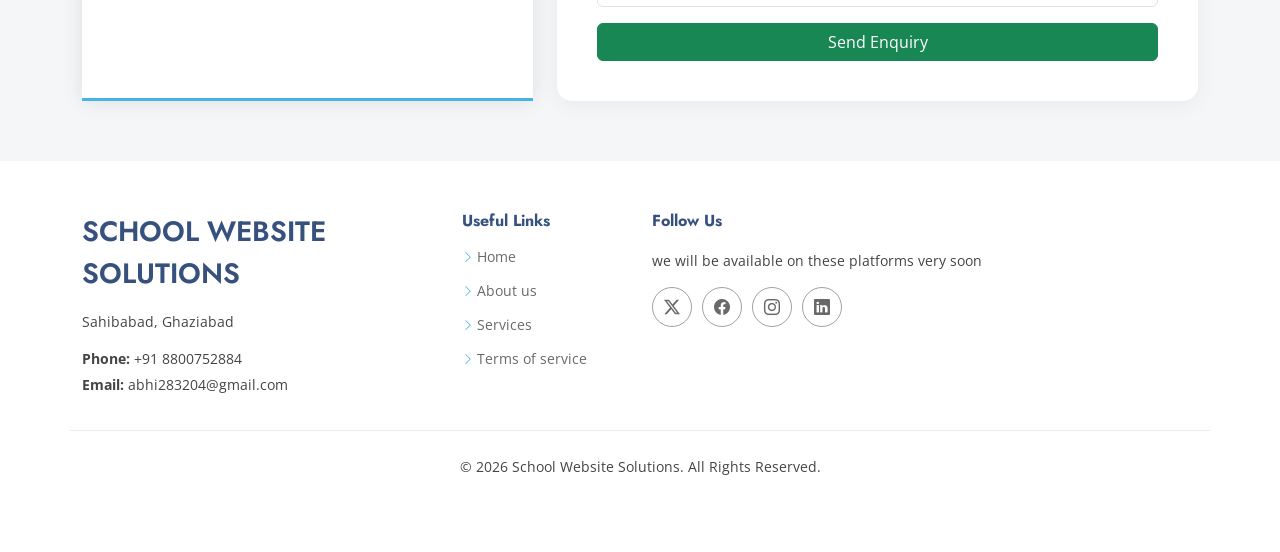
==== commit 40b8d459: "Update hero image and index.html" ====
--- a/index.html
+++ b/index.html
@@ -81,7 +81,7 @@
             </div>
           </div>
           <div class="col-lg-6 order-1 order-lg-2 hero-img" data-aos="zoom-out" data-aos-delay="200">
-            <img src="https://images.unsplash.com/photo-1588072432836-e10032774350" class="img-fluid animated" alt="School Website">
+            <img src="assets/img/hero-img.png" class="img-fluid animated" alt="School Website">
           </div>
         </div>
       </div>
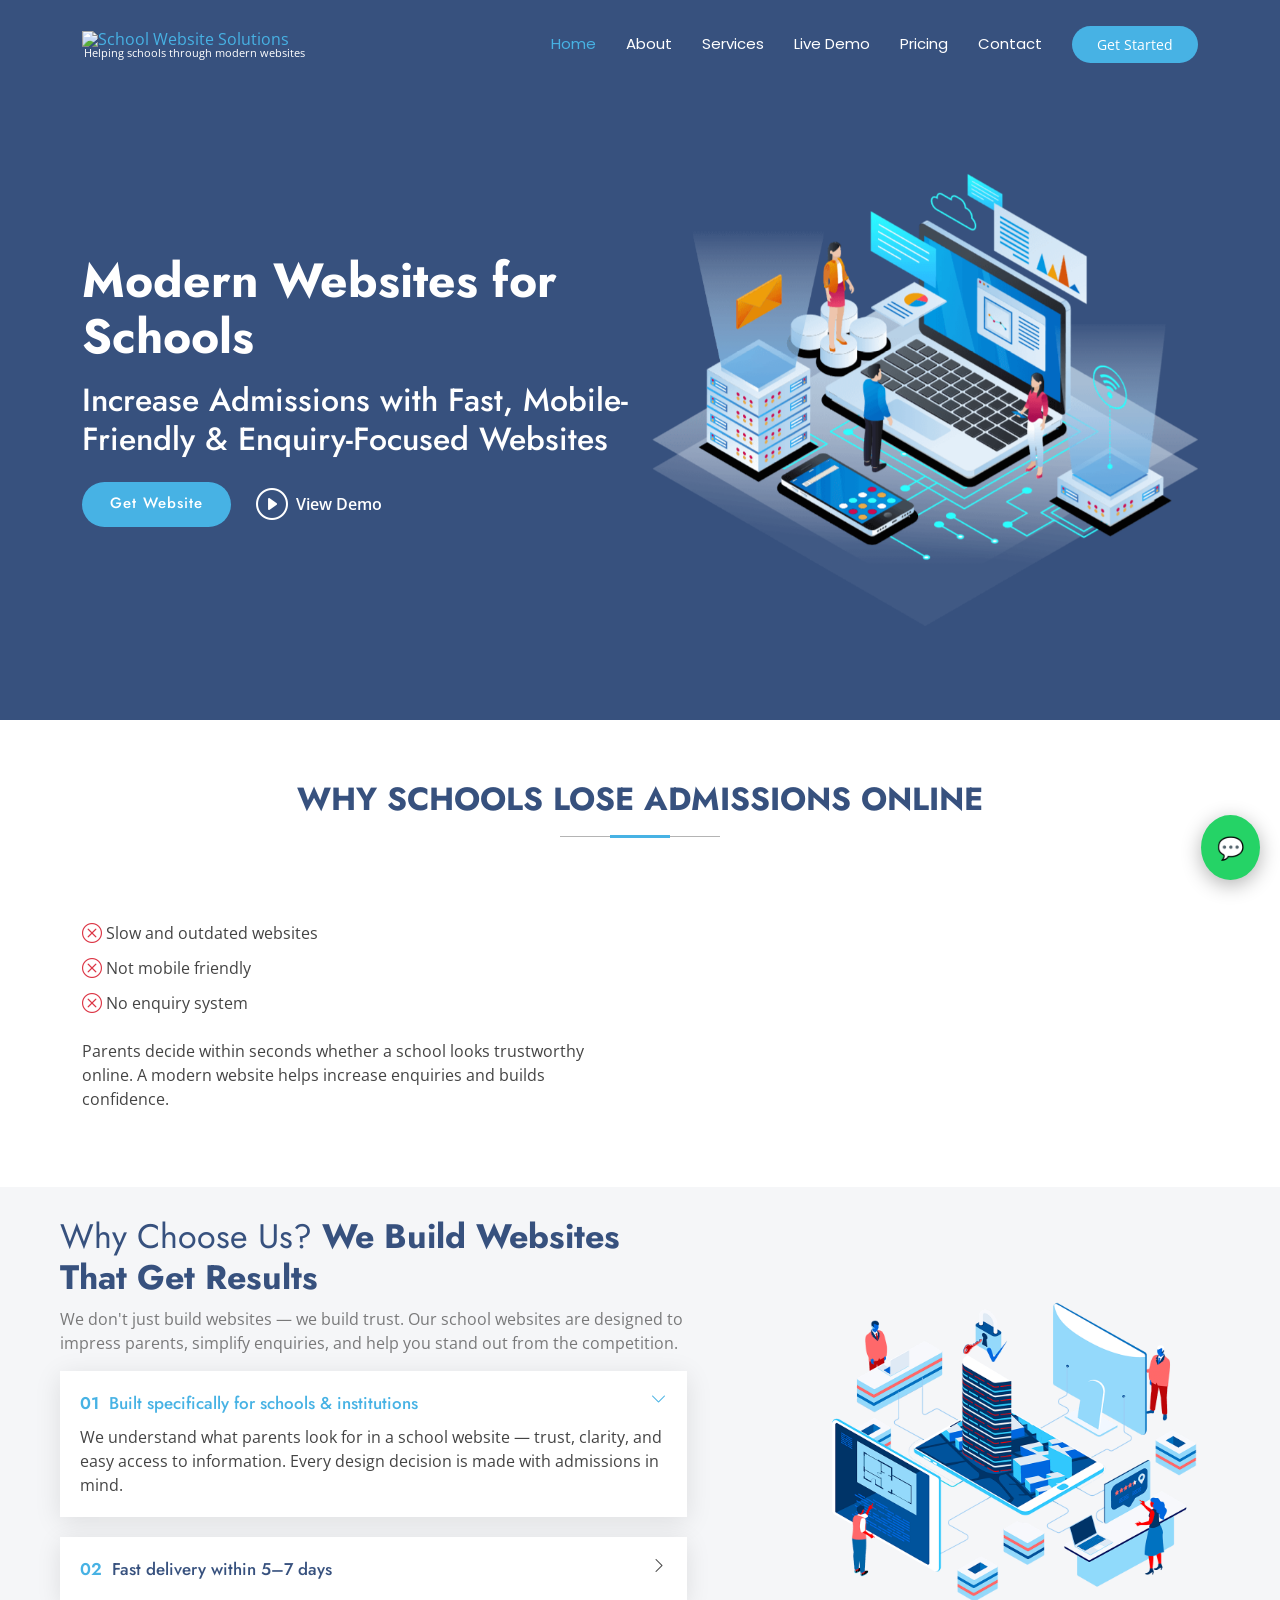
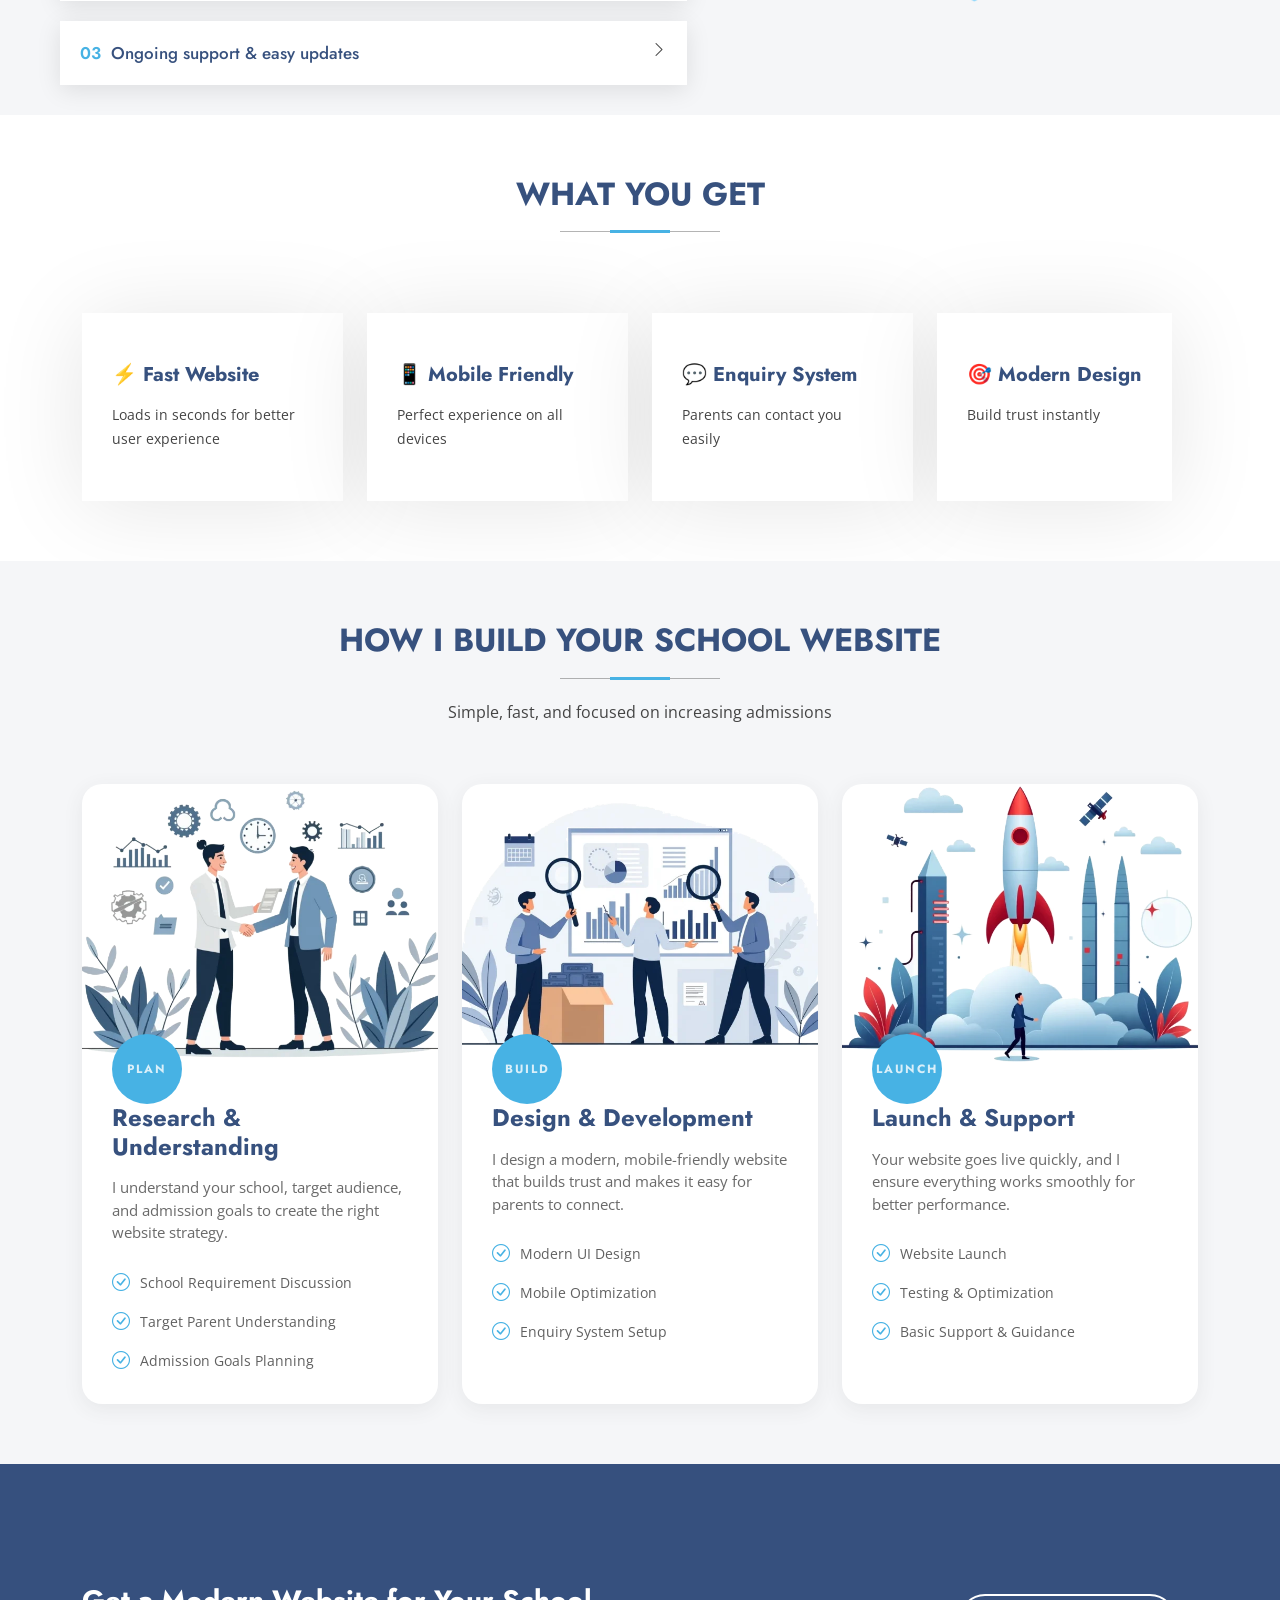
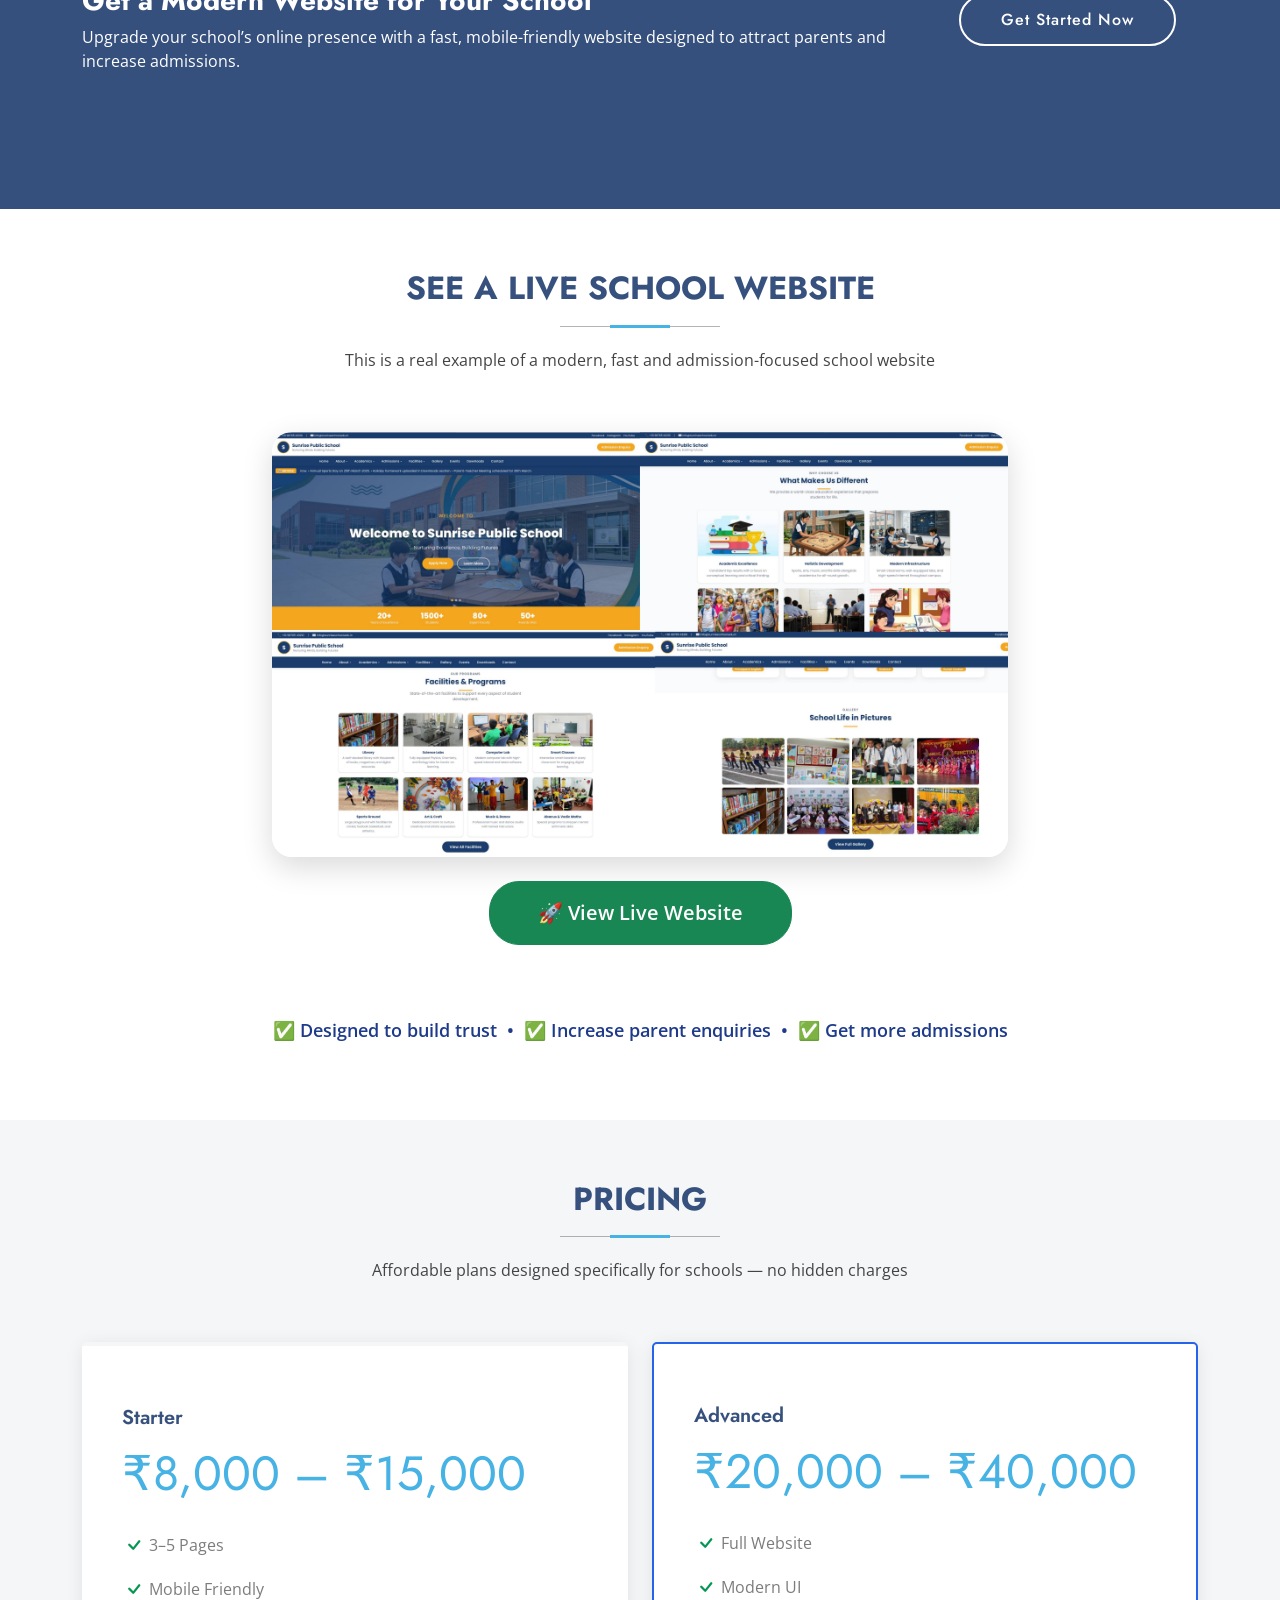
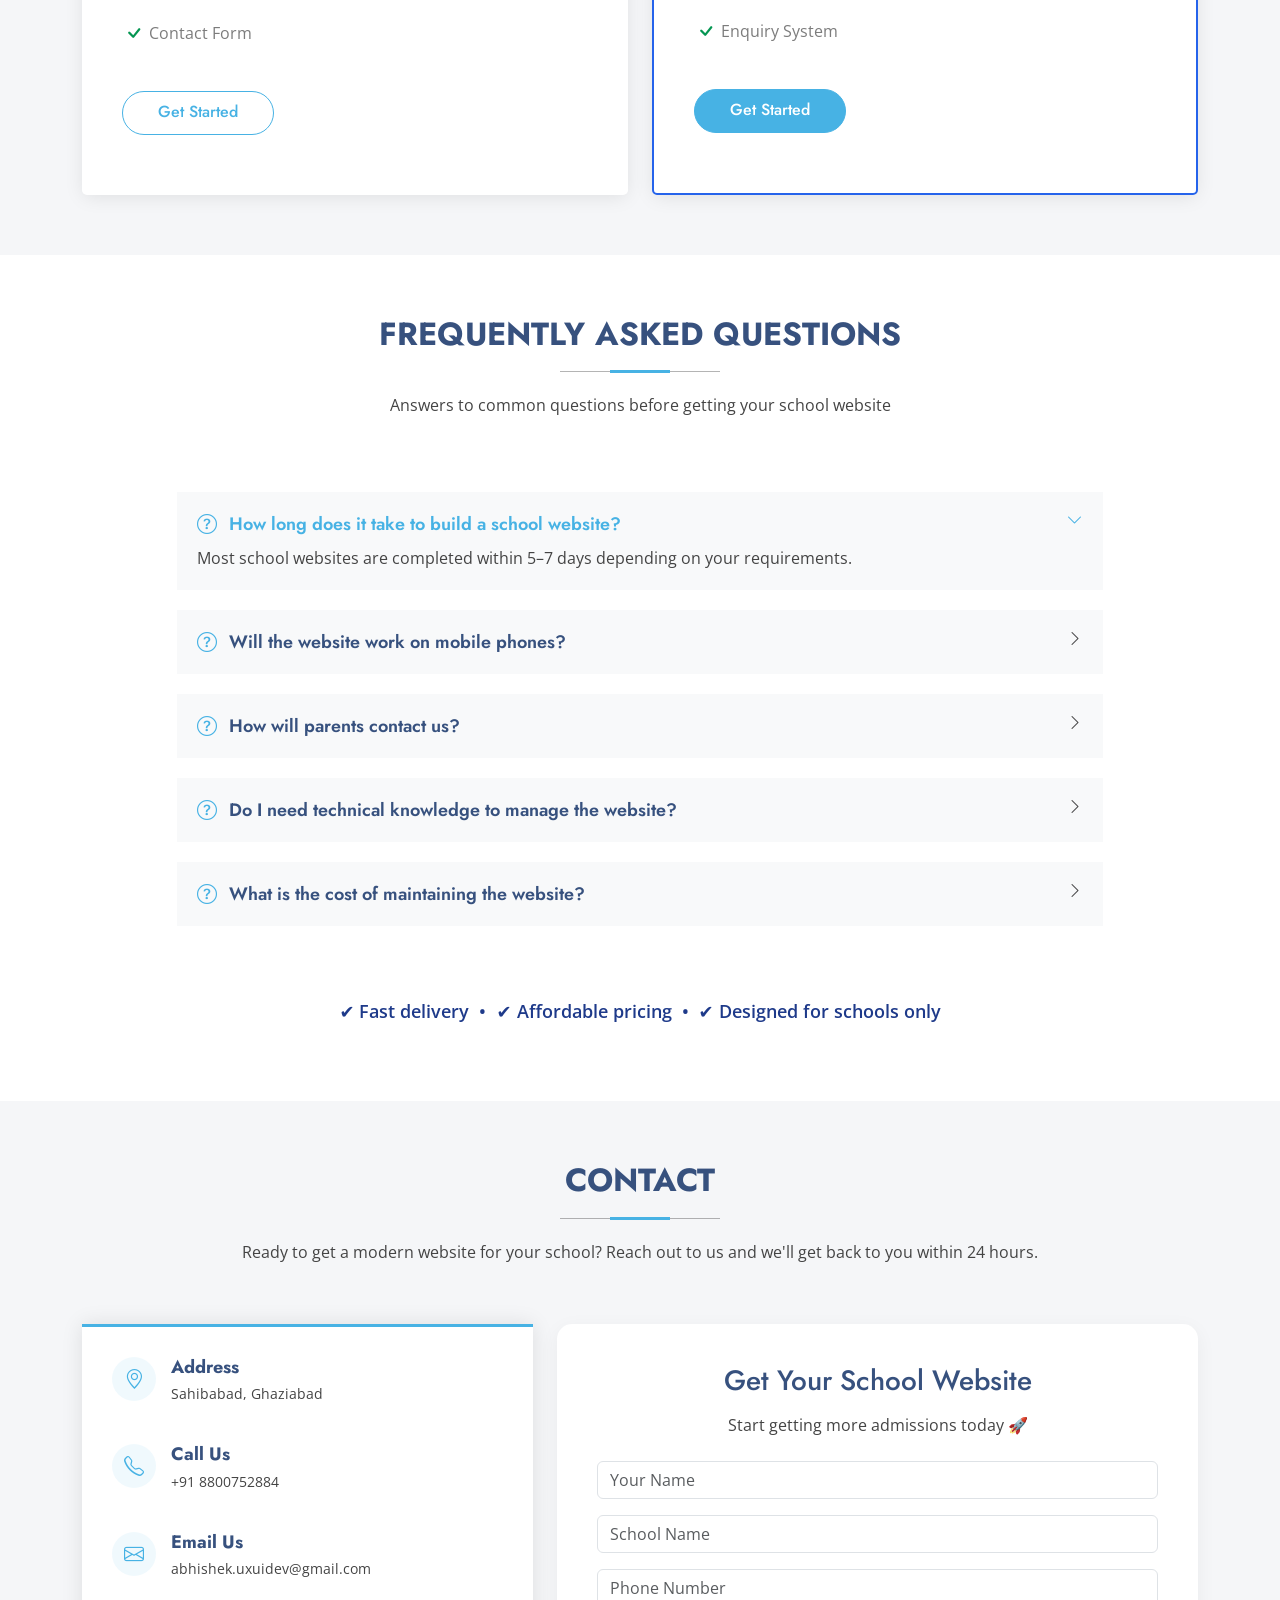
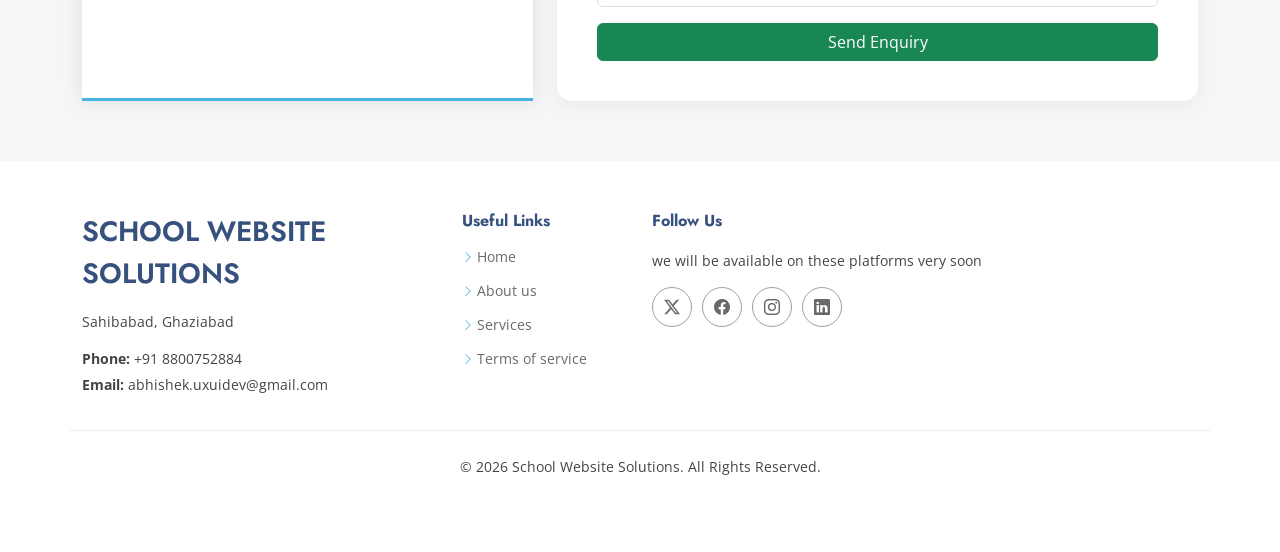
==== commit b9e65471: "Update index.html" ====
--- a/index.html
+++ b/index.html
@@ -549,7 +549,7 @@
                 <i class="bi bi-envelope flex-shrink-0"></i>
                 <div>
                   <h3>Email Us</h3>
-                  <p>abhi283204@gmail.com</p>
+                  <p>abhishek.uxuidev@gmail.com</p>
                 </div>
               </div><!-- End Info Item -->
 
@@ -561,7 +561,7 @@
             <div style="background:#ffffff;padding:40px;border-radius:15px;box-shadow:0 5px 20px rgba(0,0,0,0.05);">
               <h3 class="mb-3 text-center">Get Your School Website</h3>
               <p class="mb-4 text-center">Start getting more admissions today 🚀</p>
-              <form action="https://formspree.io/f/xxxxabcd" method="POST" data-aos="fade-up" data-aos-delay="200">
+              <form action="https://formspree.io/f/xnjlwqpv" method="POST" data-aos="fade-up" data-aos-delay="200">
                 <input type="text" name="name" class="form-control mb-3" placeholder="Your Name" required>
                 <input type="text" name="school" class="form-control mb-3" placeholder="School Name" required>
                 <input type="tel" name="phone" class="form-control mb-3" placeholder="Phone Number" required>
@@ -592,7 +592,7 @@
             
             <p>Sahibabad, Ghaziabad</p>
             <p class="mt-3"><strong>Phone:</strong> <span>+91 8800752884</span></p>
-            <p><strong>Email:</strong> <span>abhi283204@gmail.com</span></p>
+            <p><strong>Email:</strong> <span>abhishek.uxuidev@gmail.com</span></p>
           </div>
         </div>
 
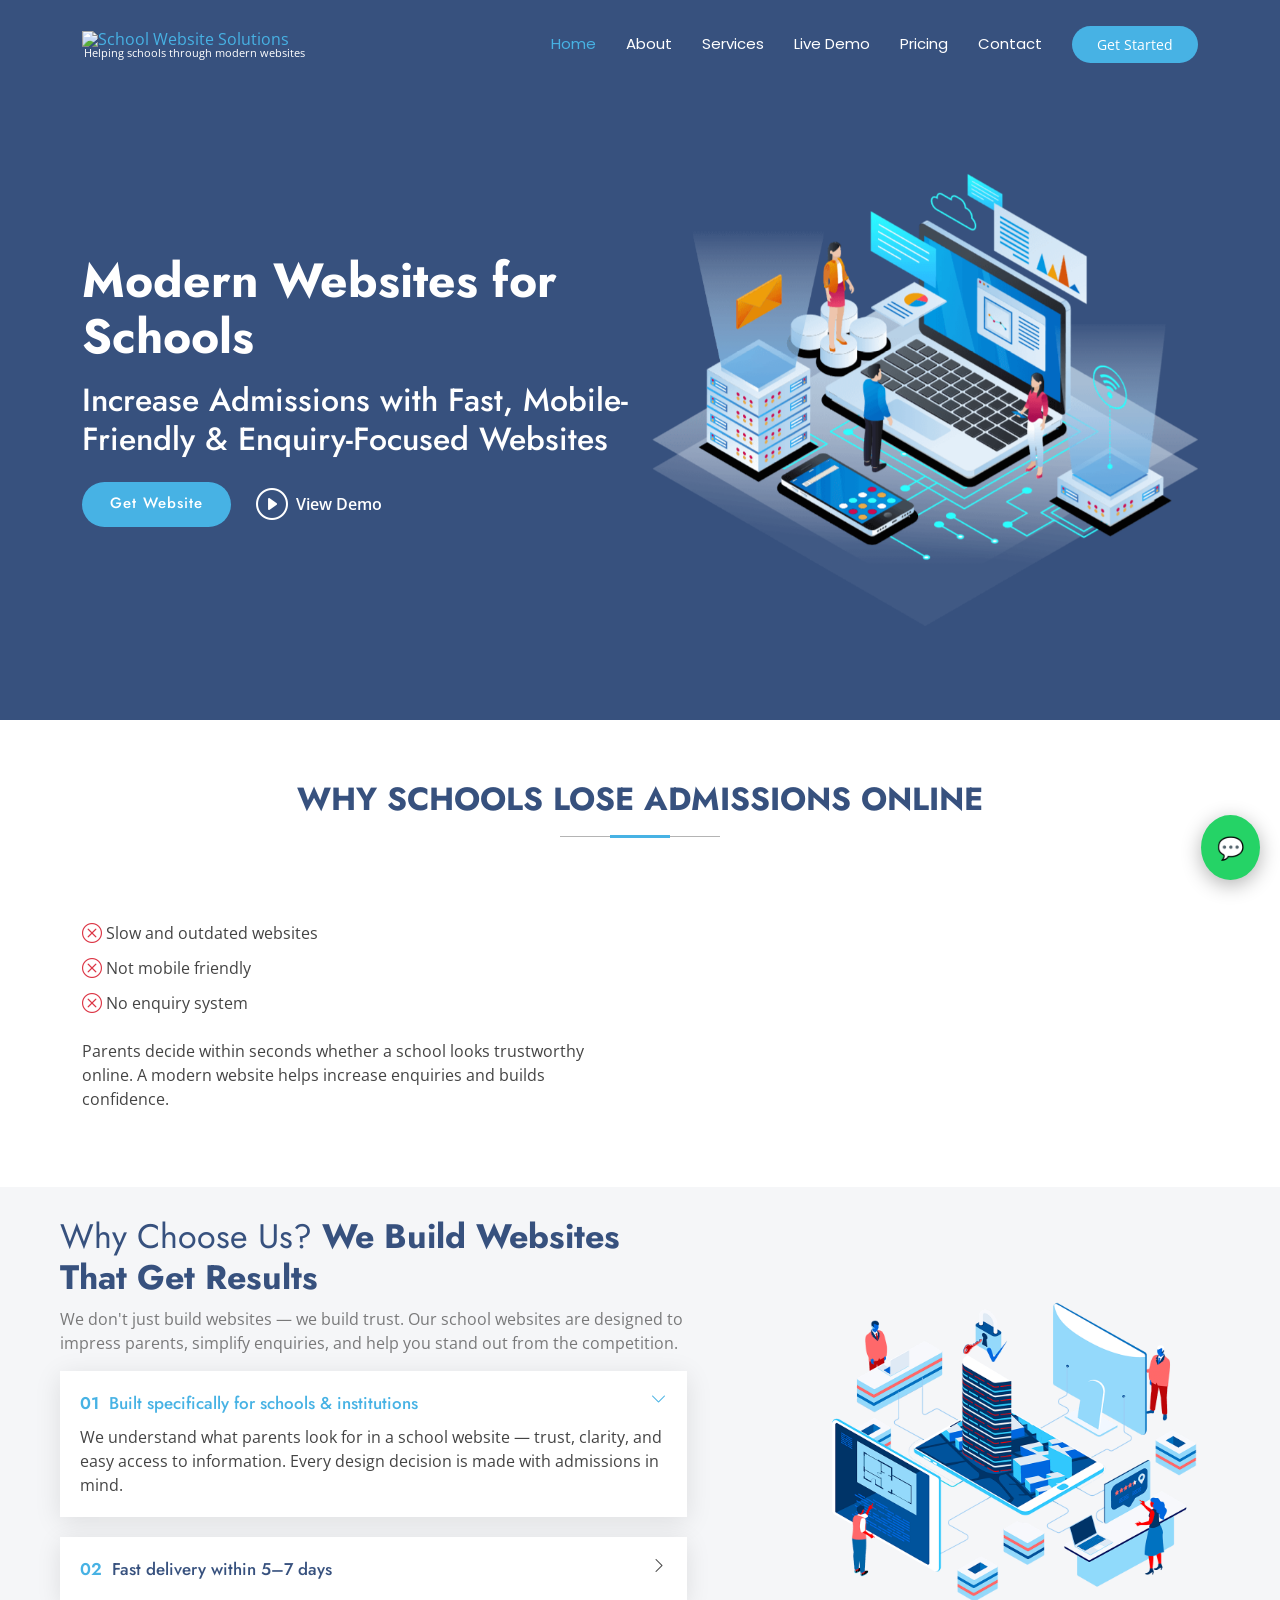
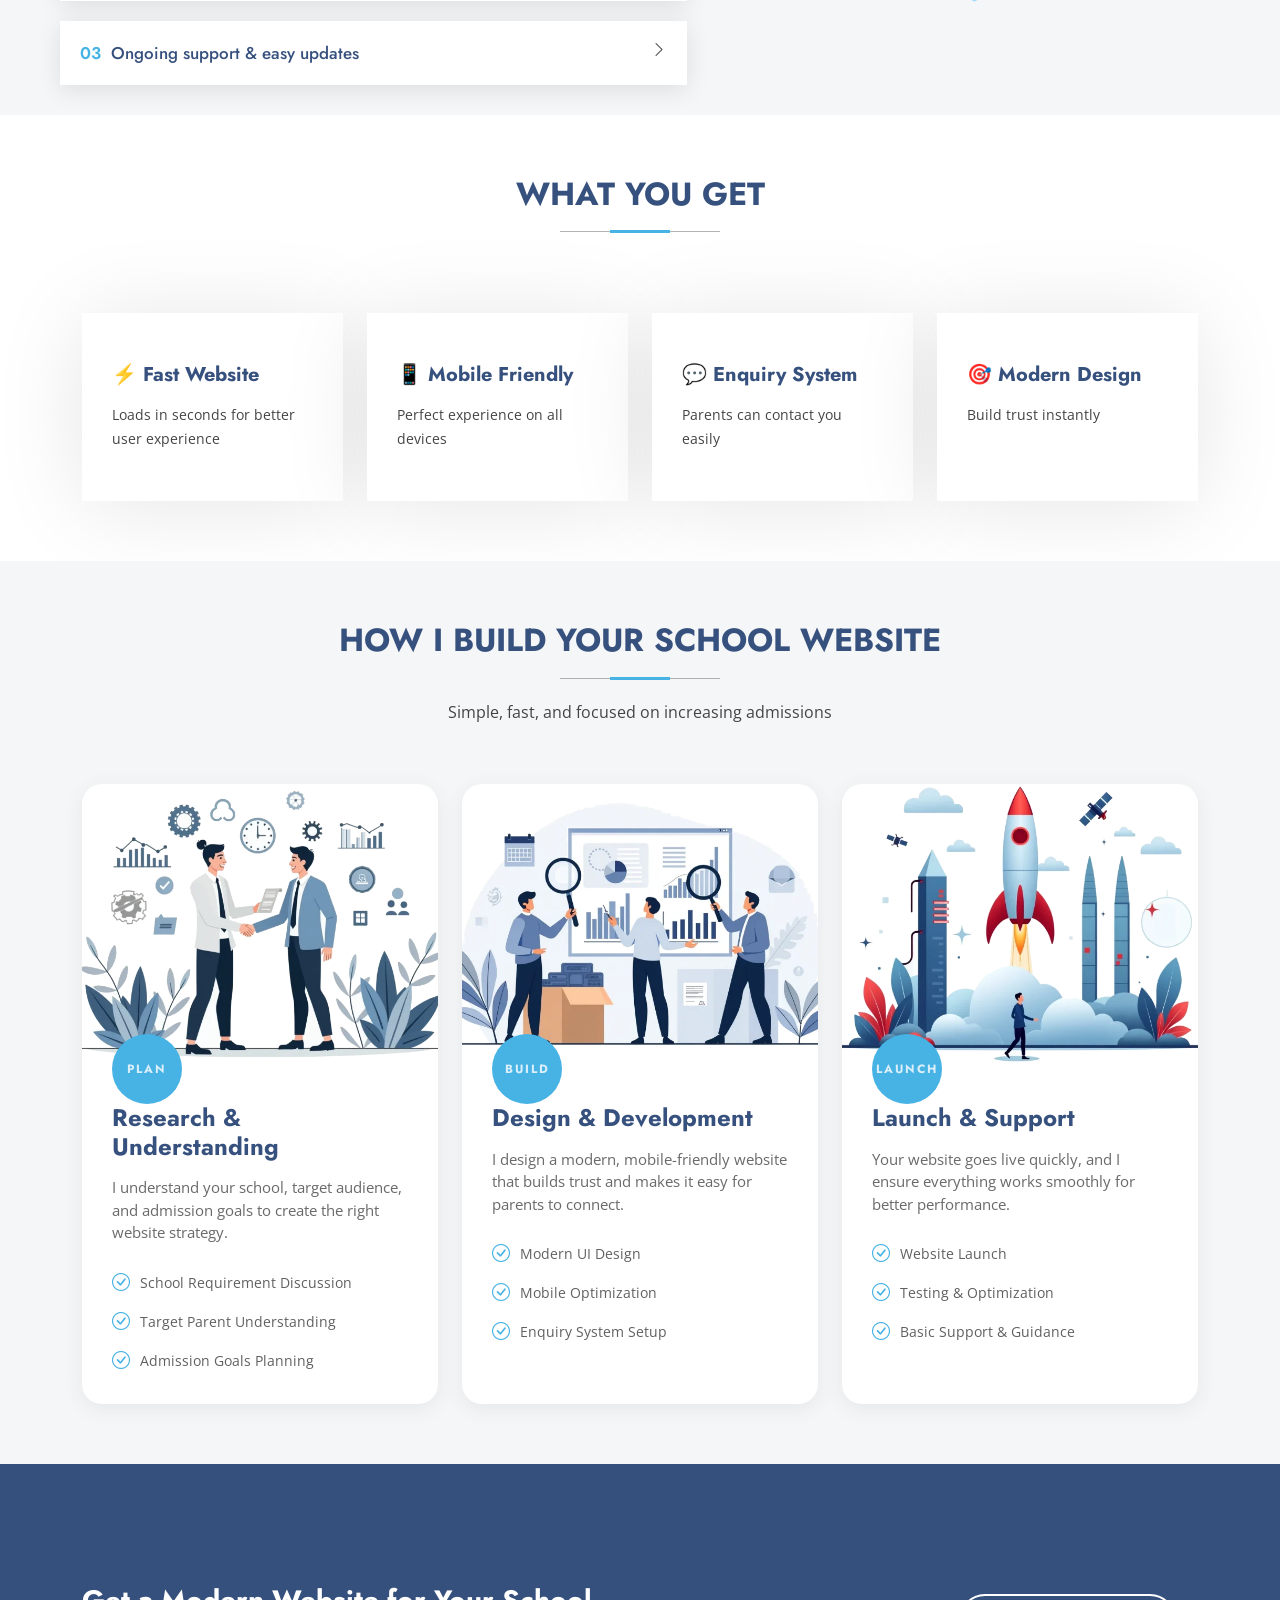
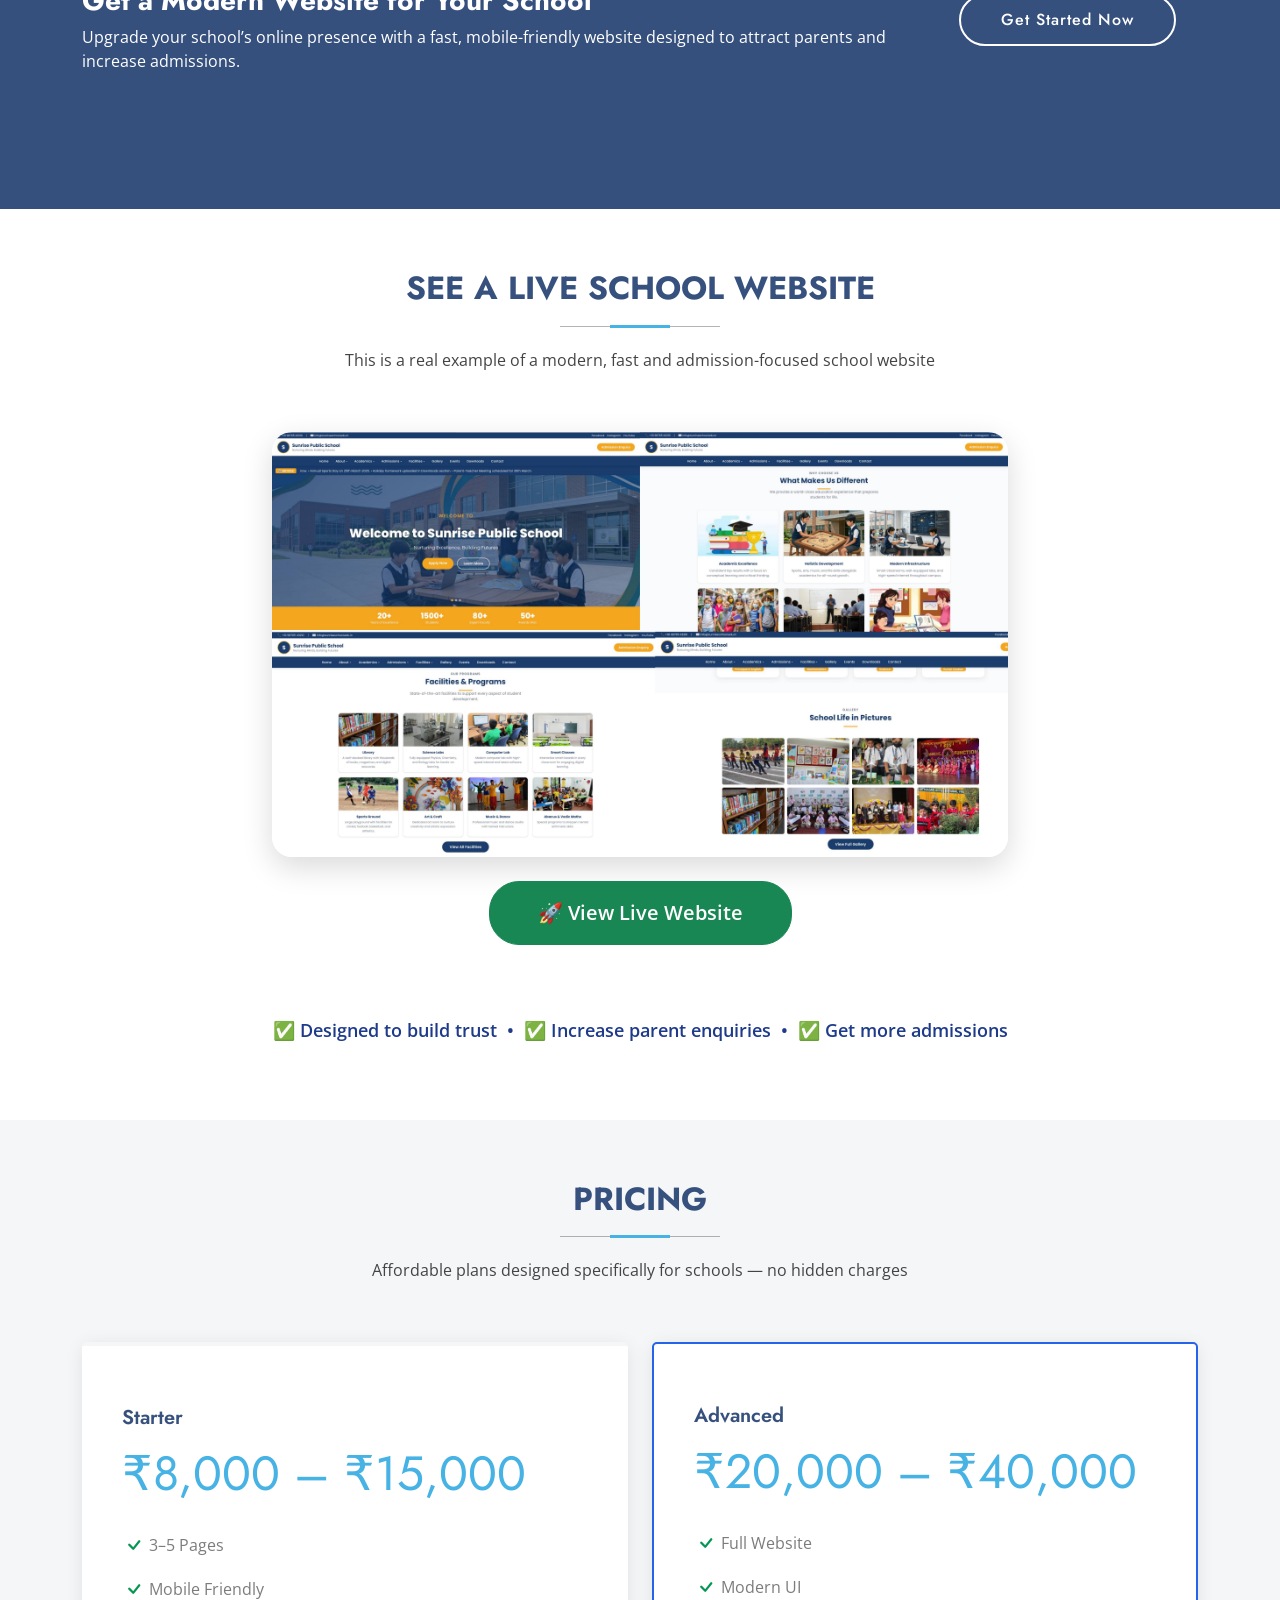
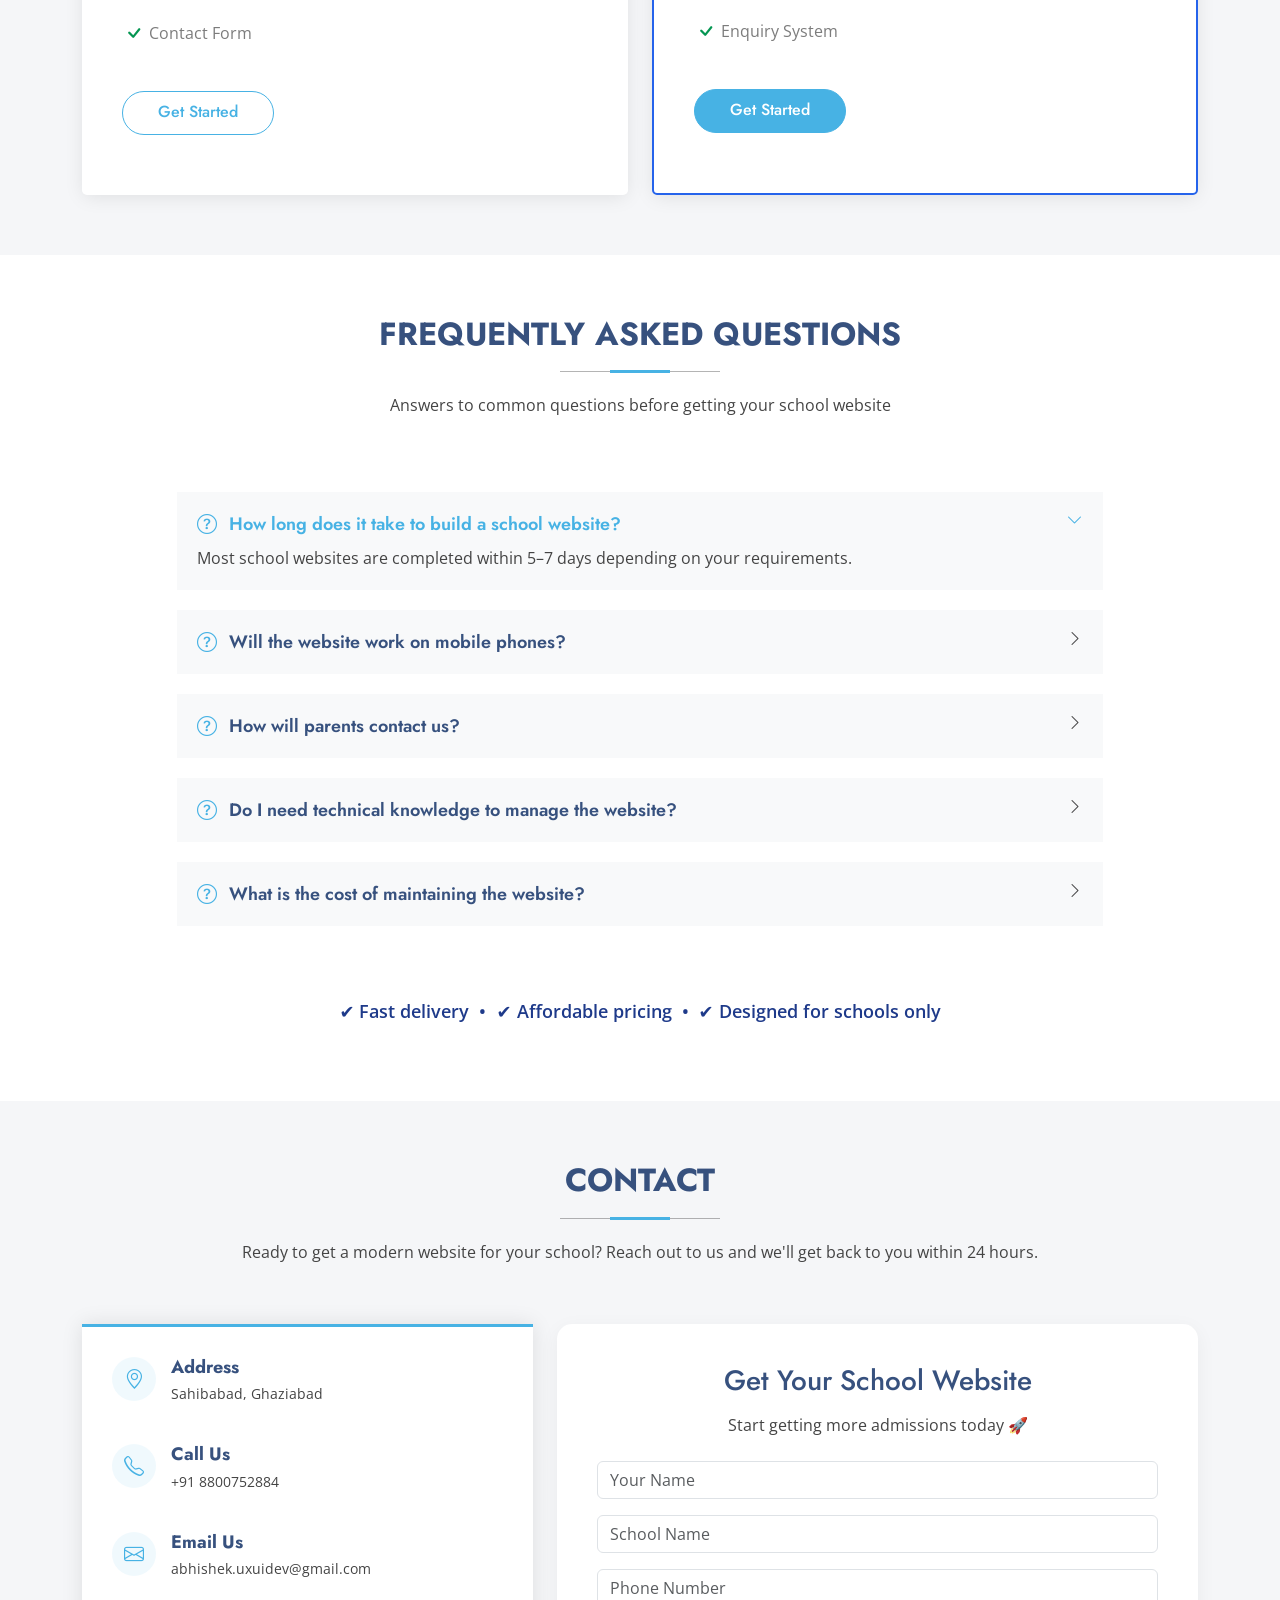
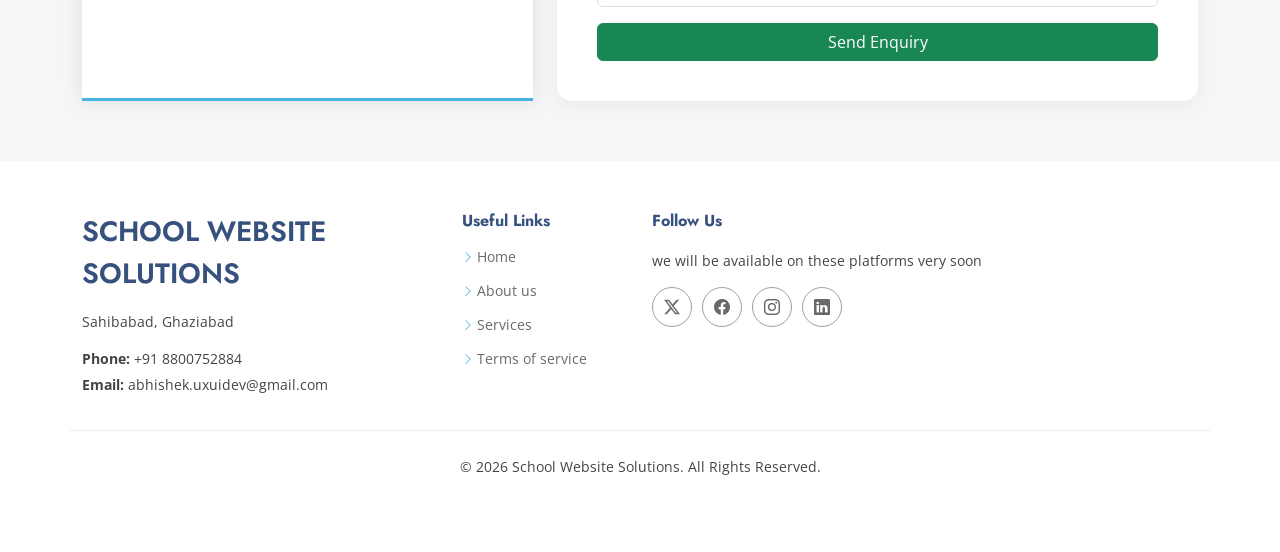
==== commit a65ee16e: "Fix service boxes to 100% width" ====
--- a/index.html
+++ b/index.html
@@ -189,28 +189,28 @@
         <div class="row gy-4">
 
           <div class="col-xl-3 col-md-6 d-flex align-items-stretch" data-aos="fade-up" data-aos-delay="100">
-            <div class="service-item position-relative">
+            <div class="service-item position-relative w-100">
               <h4 class="mb-3">⚡ Fast Website</h4>
               <p class="mb-0">Loads in seconds for better user experience</p>
             </div>
           </div>
 
           <div class="col-xl-3 col-md-6 d-flex align-items-stretch" data-aos="fade-up" data-aos-delay="200">
-            <div class="service-item position-relative">
+            <div class="service-item position-relative w-100">
               <h4 class="mb-3">📱 Mobile Friendly</h4>
               <p class="mb-0">Perfect experience on all devices</p>
             </div>
           </div>
 
           <div class="col-xl-3 col-md-6 d-flex align-items-stretch" data-aos="fade-up" data-aos-delay="300">
-            <div class="service-item position-relative">
+            <div class="service-item position-relative w-100">
               <h4 class="mb-3">💬 Enquiry System</h4>
               <p class="mb-0">Parents can contact you easily</p>
             </div>
           </div>
 
           <div class="col-xl-3 col-md-6 d-flex align-items-stretch" data-aos="fade-up" data-aos-delay="400">
-            <div class="service-item position-relative">
+            <div class="service-item position-relative w-100">
               <h4 class="mb-3">🎯 Modern Design</h4>
               <p class="mb-0">Build trust instantly</p>
             </div>
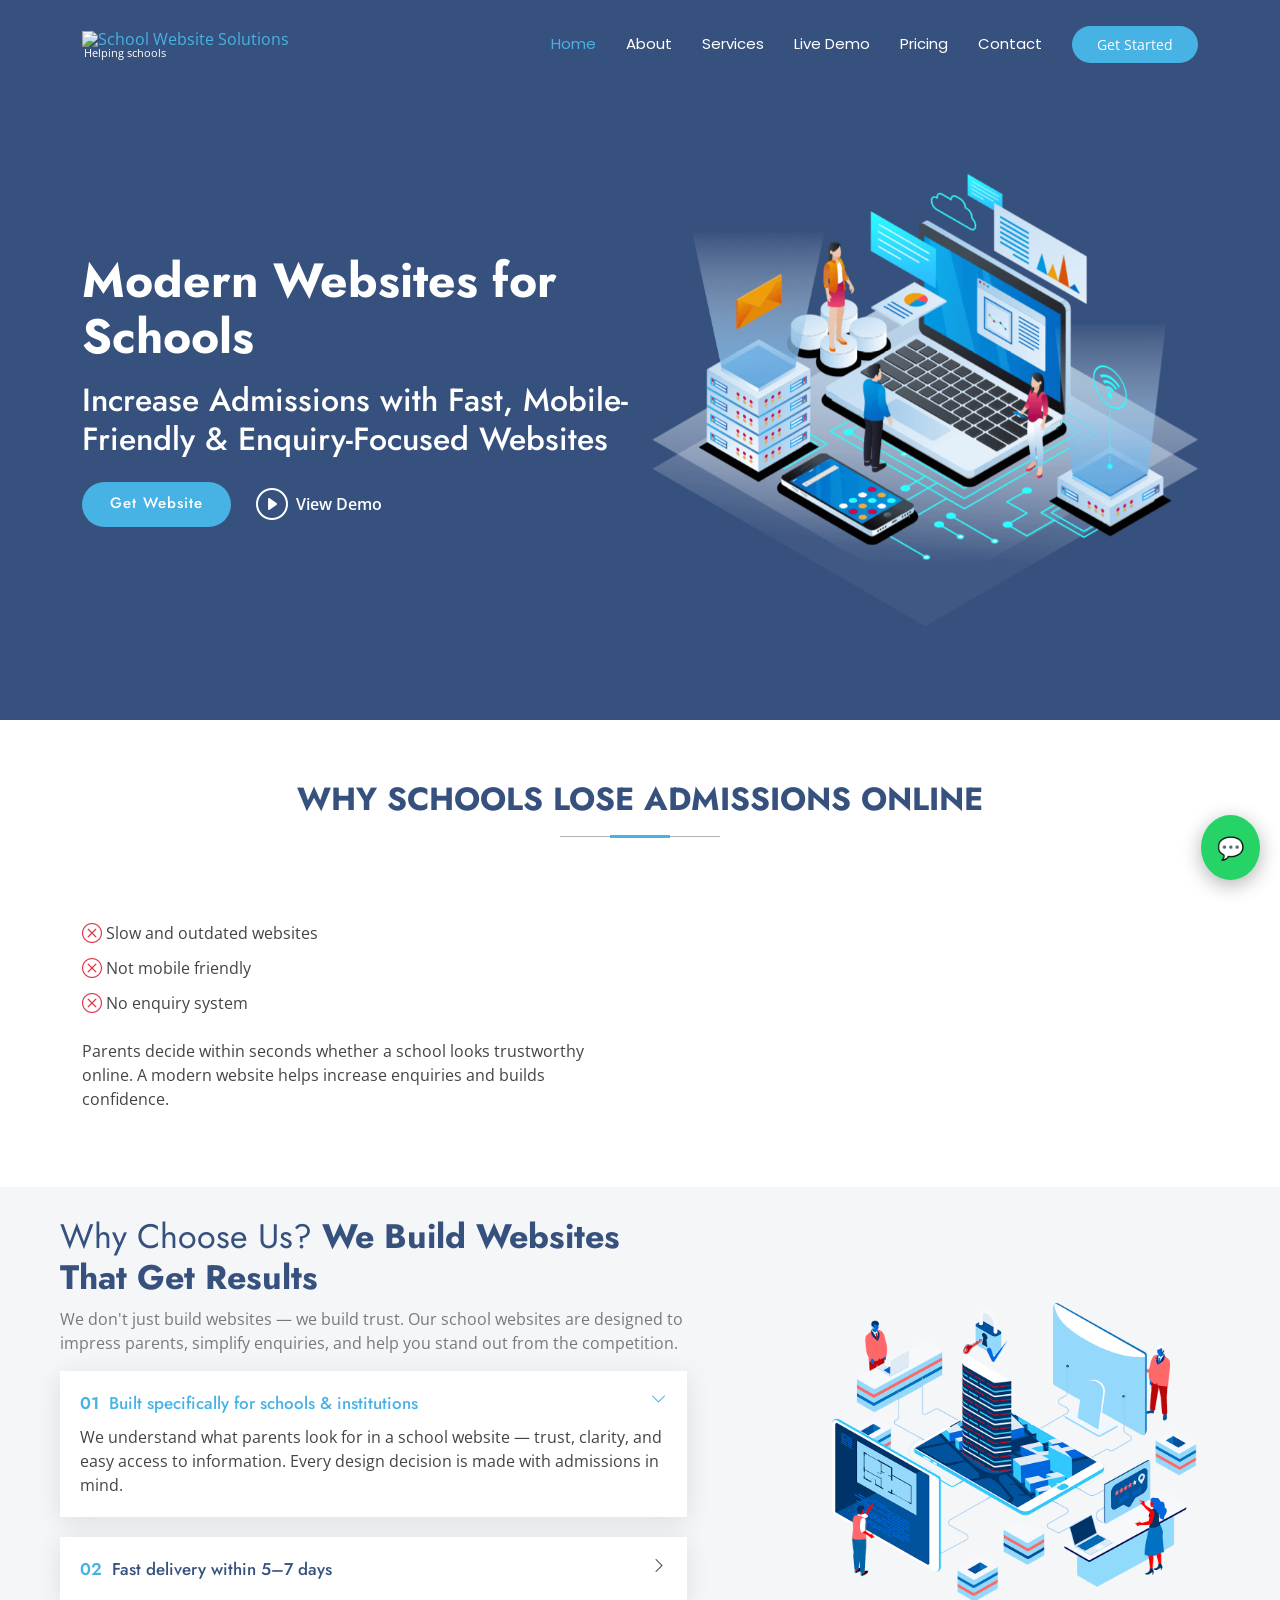
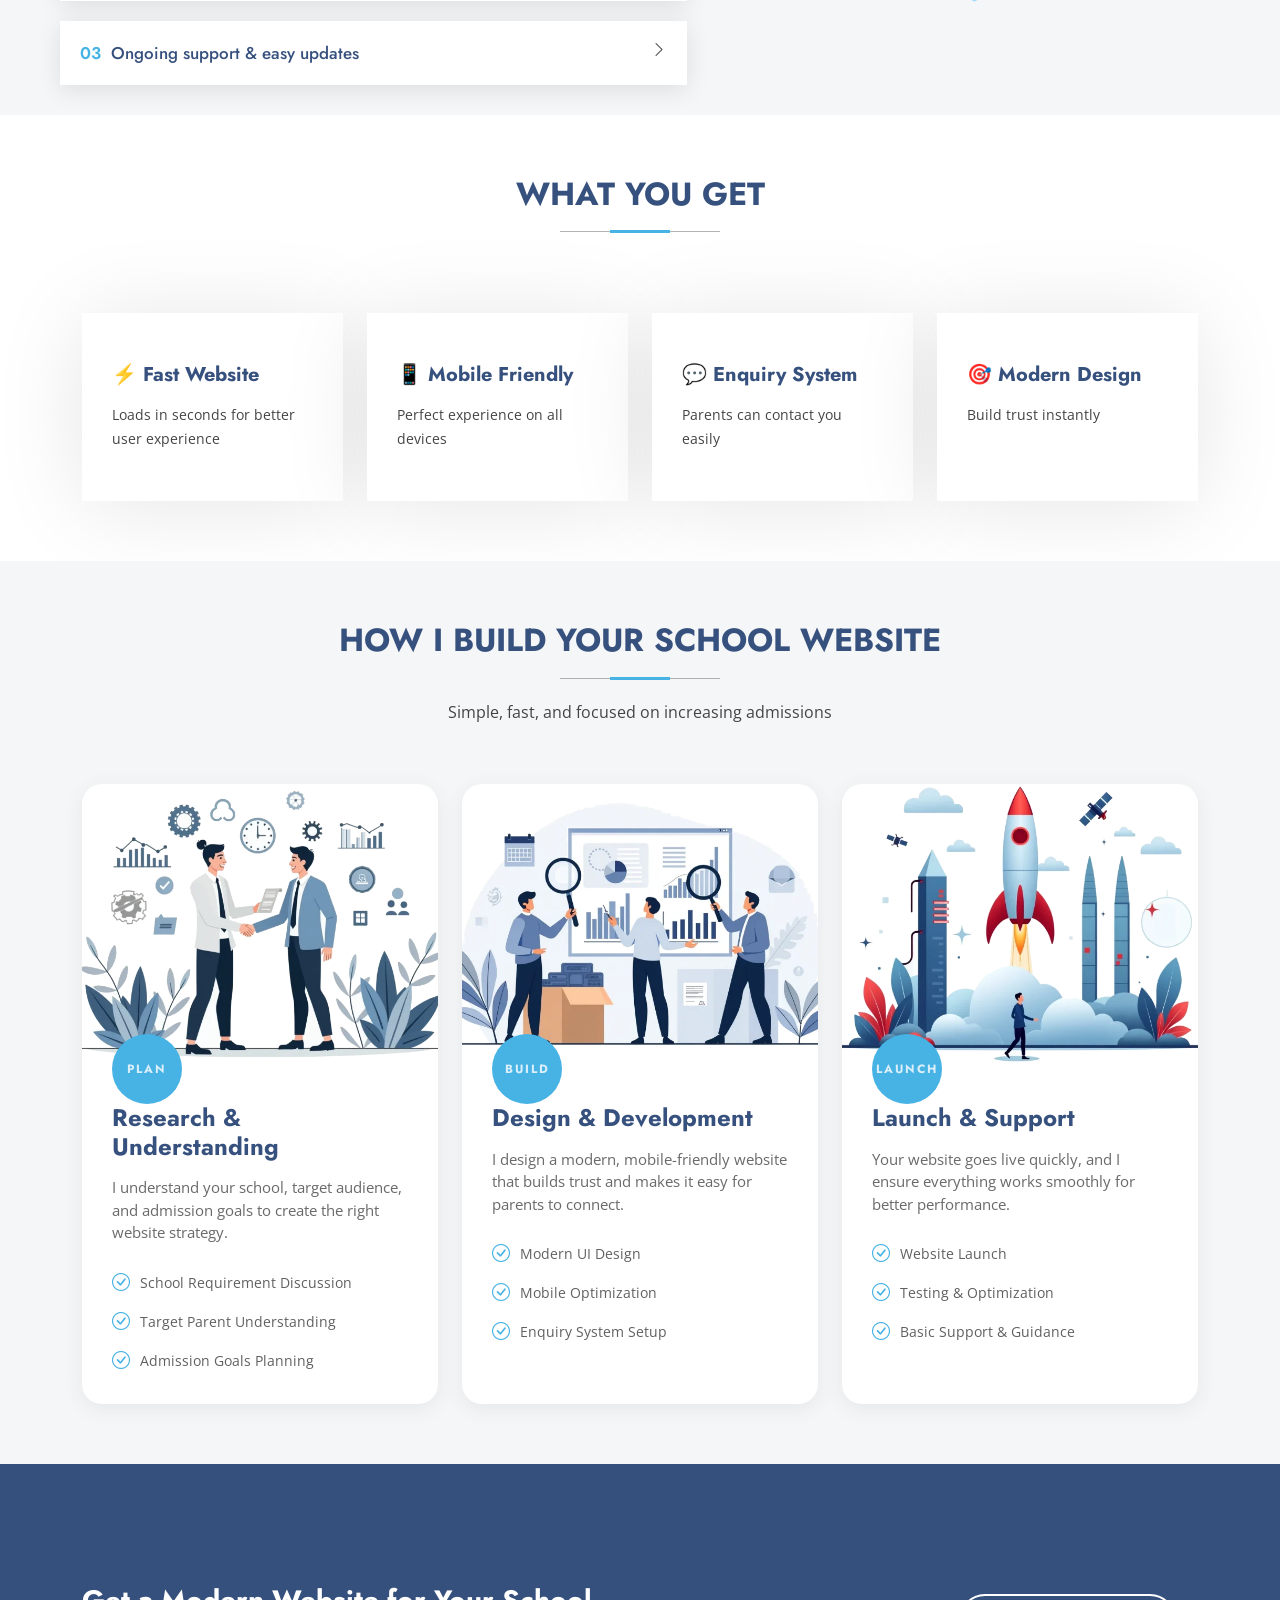
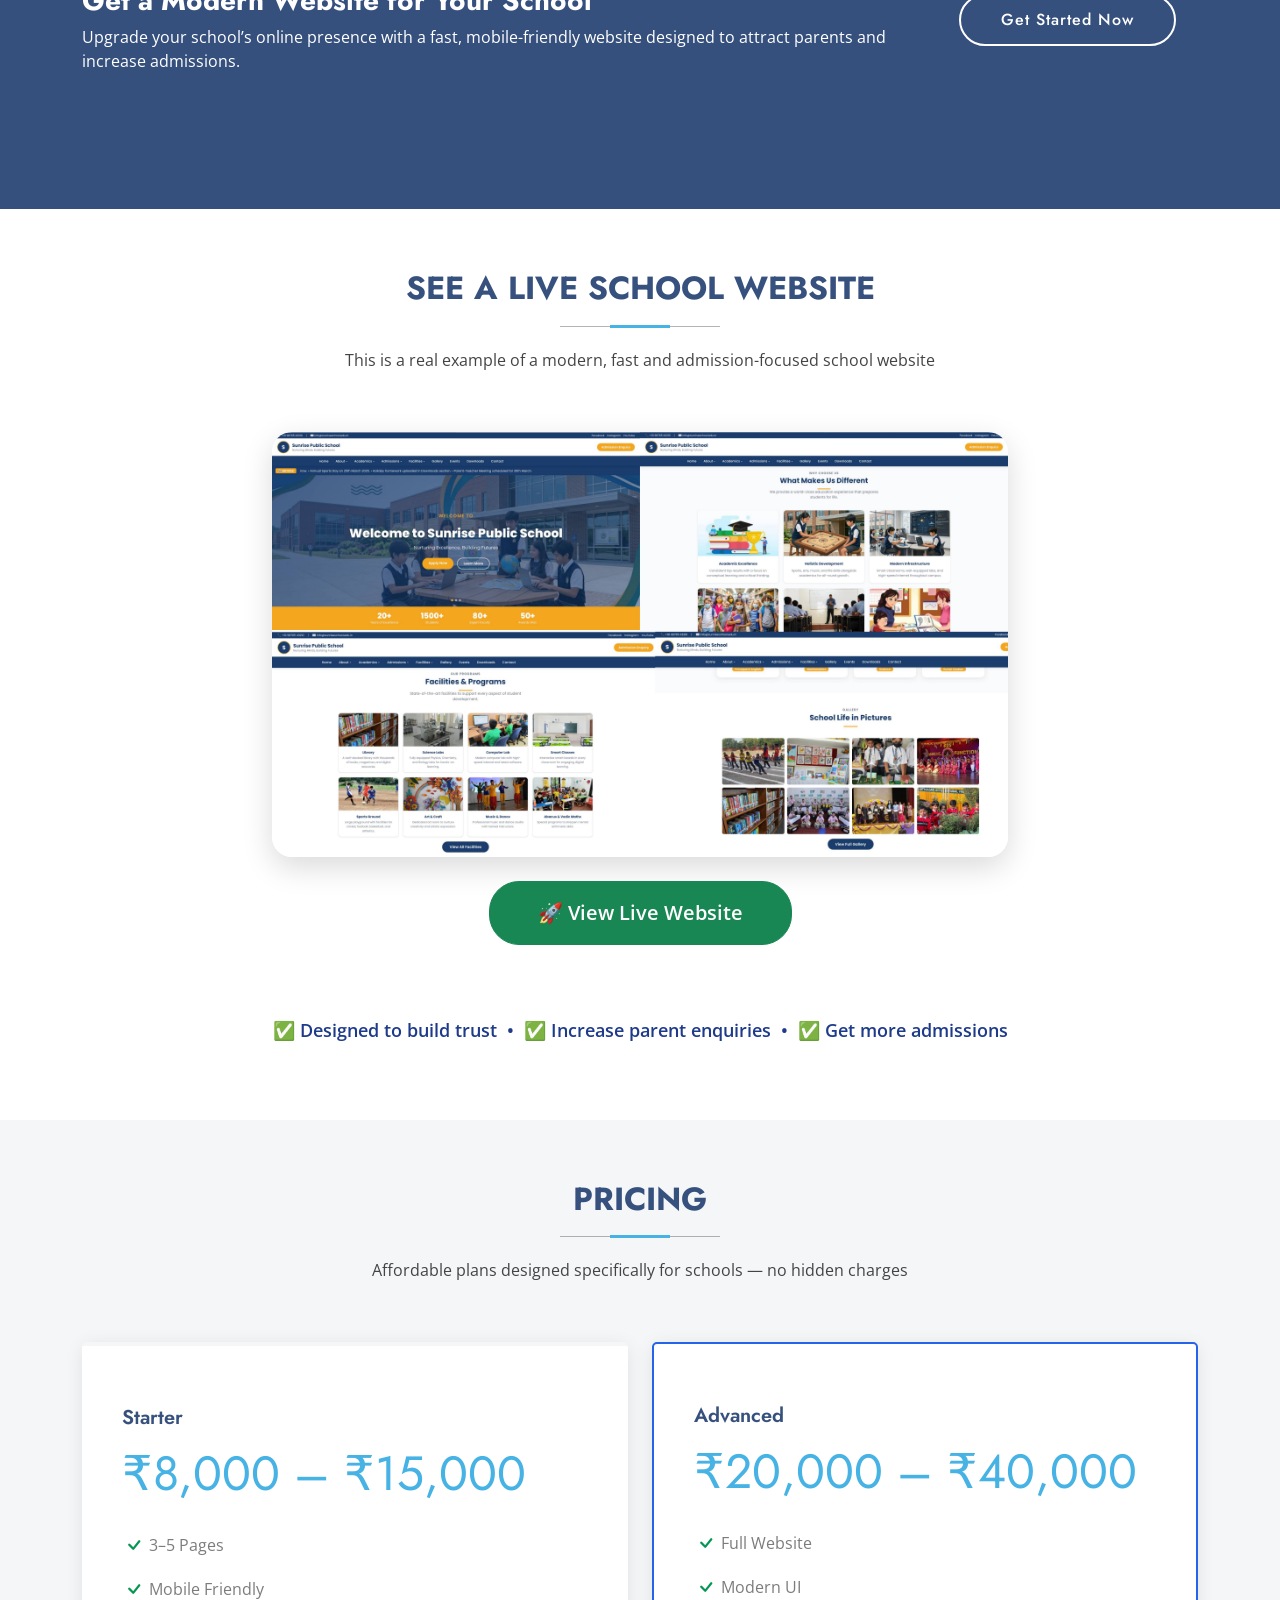
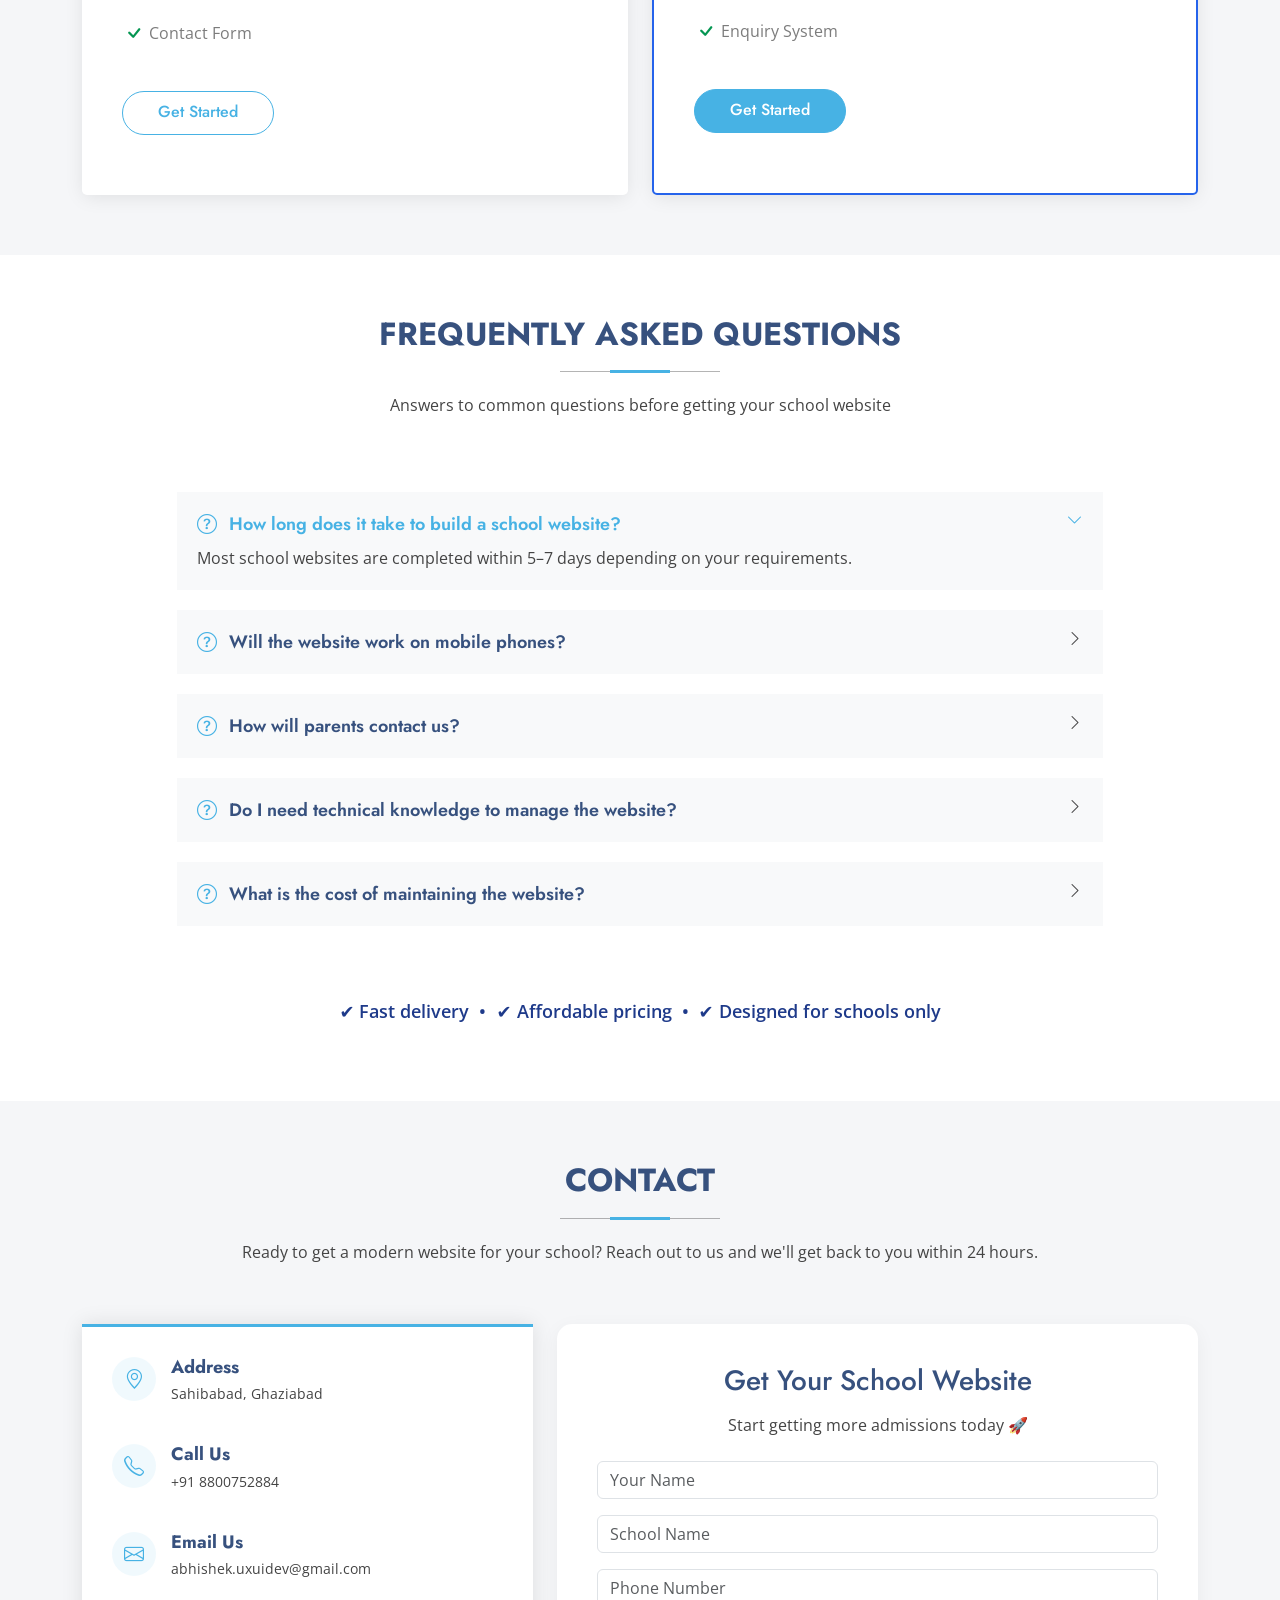
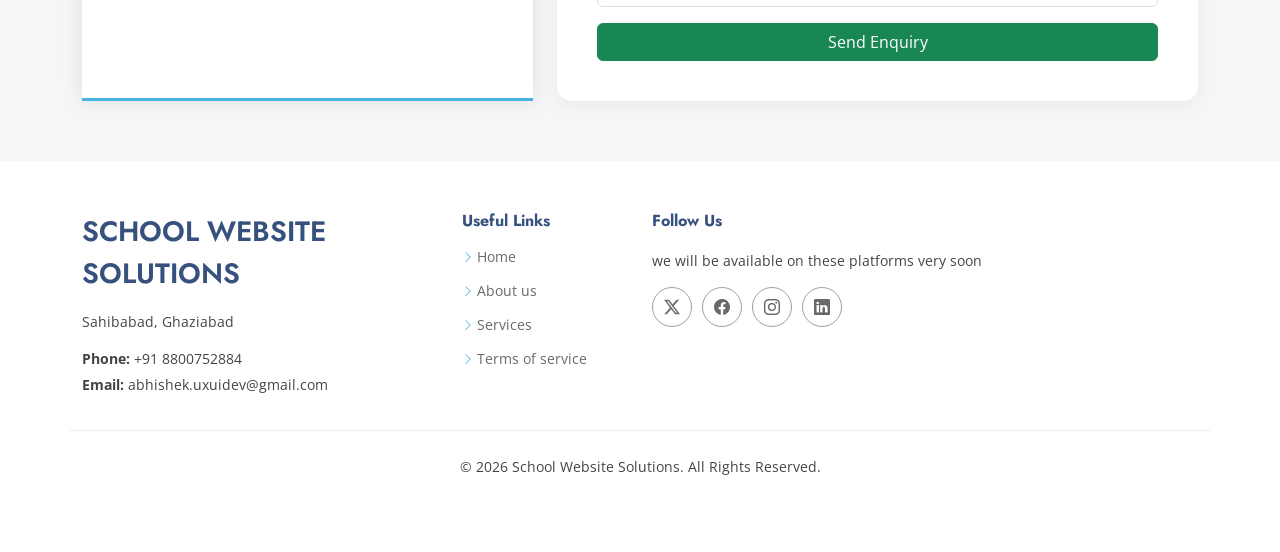
==== commit 63bed983: "Fix Get Started button breaking on mobile" ====
--- a/index.html
+++ b/index.html
@@ -43,7 +43,7 @@
           <img src="assets/img/logo.png" alt="School Website Solutions" style="max-height:95px;">
          
         </div>
-        <span style="font-size:11px;color:#ffffff !important;margin-left:2px;">Helping schools through modern websites</span>
+        <span style="font-size:11px;color:#ffffff !important;margin-left:2px;">Helping schools</span>
       </a>
 
       <nav id="navmenu" class="navmenu">
--- a/assets/css/main.css
+++ b/assets/css/main.css
@@ -3573,4 +3573,35 @@
   padding-left: 5px;
   color: color-mix(in srgb, var(--default-color), transparent 60%);
   font-size: 14px;
-}+}
+
+/* ===== MOBILE RESPONSIVE ===== */
+@media (max-width: 768px) {
+  .logo img {
+    max-height: 50px !important;
+  }
+
+  .hero h1 {
+    font-size: 24px !important;
+    text-align: center;
+  }
+
+  .hero h2 {
+    font-size: 16px !important;
+    text-align: center;
+  }
+
+  .hero .d-flex {
+    justify-content: center;
+  }
+
+  .hero .col-lg-6 {
+    text-align: center;
+  }
+
+  .btn-getstarted {
+    font-size: 12px !important;
+    padding: 8px 16px !important;
+    white-space: nowrap;
+  }
+}
